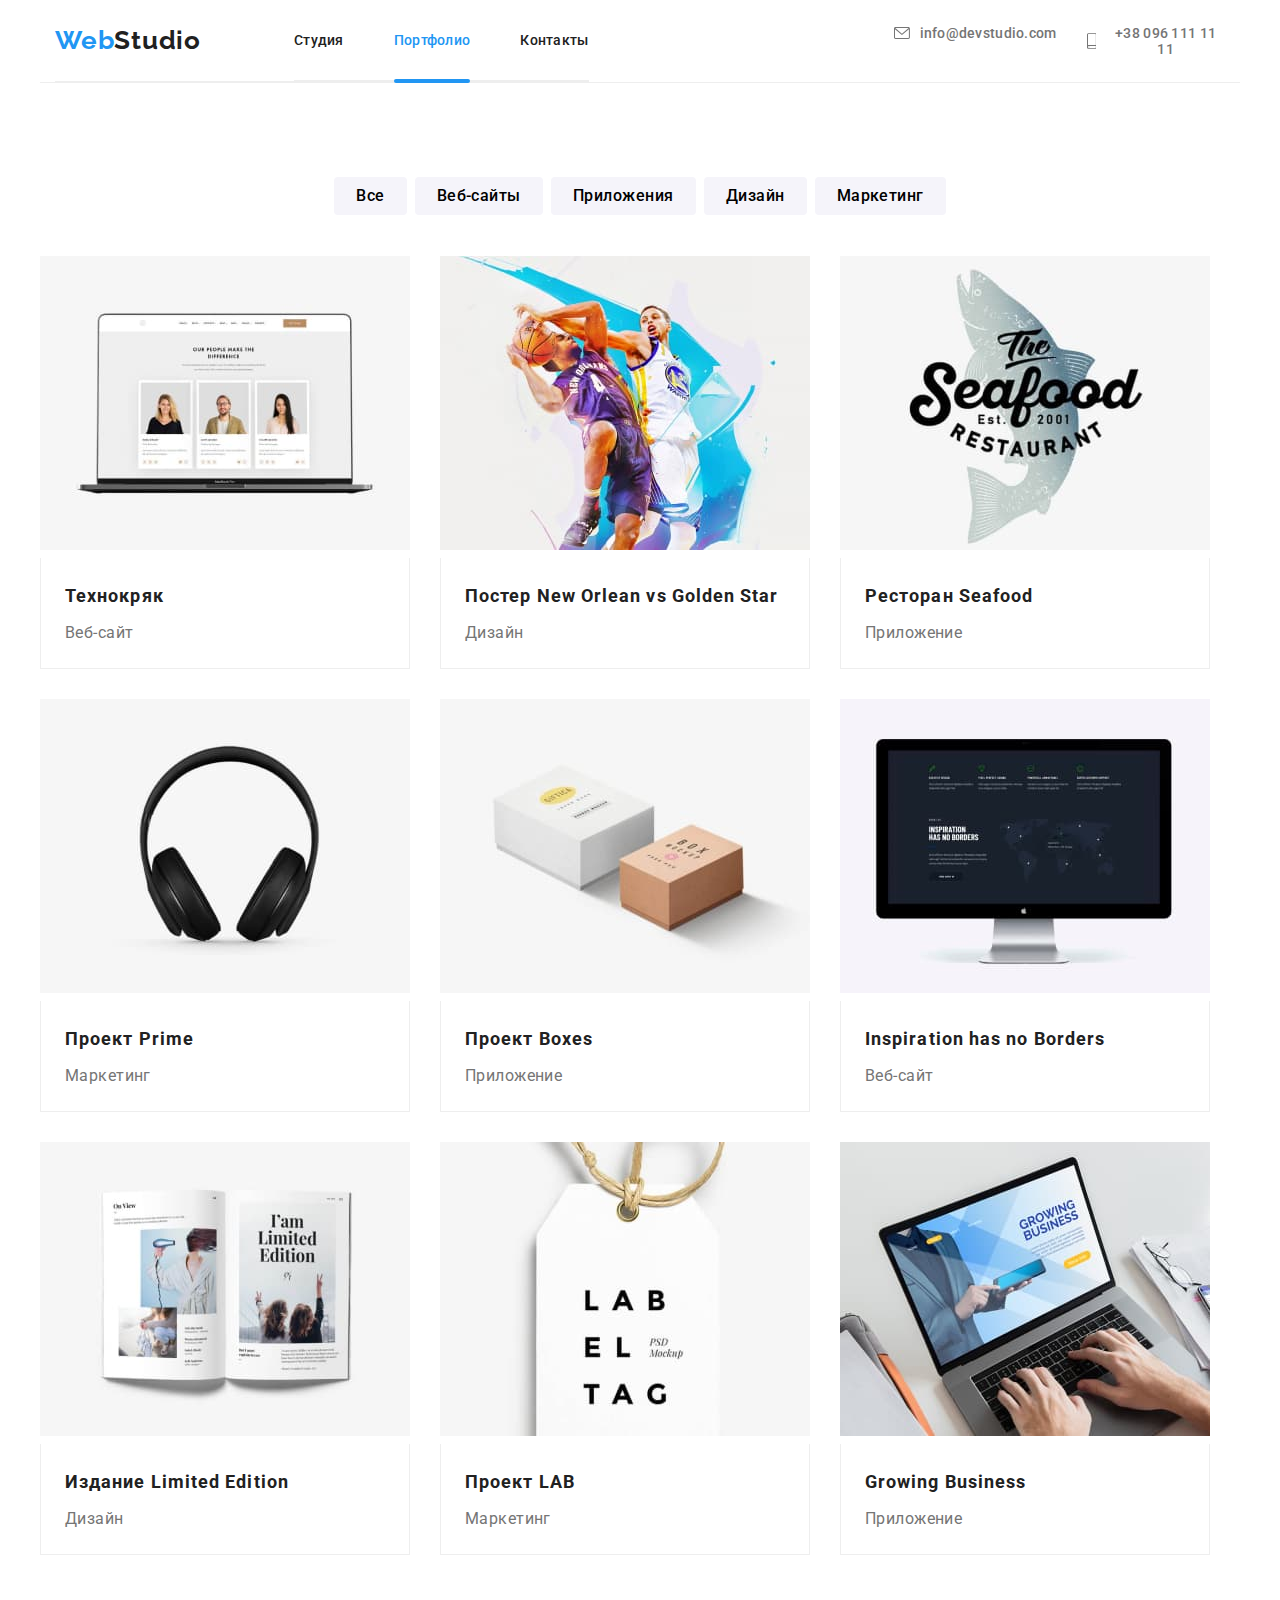
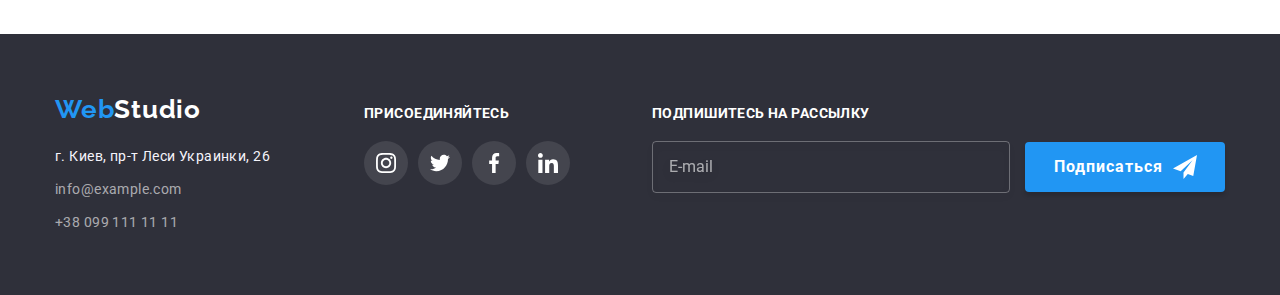
==== portfolio.html @ d1ce5c22 "BASE" ====
<!DOCTYPE html>
<html lang="en">
<head>
    <meta charset="UTF-8">
    <meta http-equiv="X-UA-Compatible" content="IE=edge">
    <meta name="viewport" content="width=device-width, initial-scale=1.0">
    <title>Студия</title>
    
            <link rel="preconnect" href="https://fonts.googleapis.com">
            <link rel="preconnect" href="https://fonts.gstatic.com" crossorigin>
            <link href="https://fonts.googleapis.com/css2?family=Raleway:wght@700&family=Roboto:wght@400;500;700;900&display=swap" rel="stylesheet">
    
            <link rel="stylesheet" href="https://cdnjs.cloudflare.com/ajax/libs/modern-normalize/1.1.0/modern-normalize.min.css">
    
          <link rel="stylesheet" href="./css/portfolio.min.css">  
</head>
<body>

    <header>
        <div class="header container">
        <nav class="header" > 
            
            <a href="/index.html" class="header__logo">Web<span class="header__logo-black">Studio</span> </a>  
        <ul class="header" >
            <li class="header__item"> <a href="./index.html" class="header__link " >Студия</a></li>
            <li class="header__item"><a href="./portfolio.html" class="header__link header__link--border"> Портфолио</a></li>
            <li class="header__item"><a href="" class="header__link"> Контакты</a></li>
        </ul>
        </nav > 
        <ul class="contact">
            <li>
                <a href="mailto:info@devstudio.com" class="contact__info">
                    <svg class="contact__icon" width="16px" height="12px" >
                        <use href="./images/icons.svg#icon-envelope" > </use></svg>
                
                info@devstudio.com</a></li>
            <li class="contact__item">
                <a href="tel:+380961111111" class="contact__info">
                <svg class="contact__icon" width="10px" height="16px" >
                    <use href="./images/icons.svg#icon-smartphone"  >
                </use></svg>
                
                +38 096 111 11 11</a></li>
        </ul>
           </div>
            
    </header>
    <!-- MAIN CONTENT -->  
    <main>
        <section class=" section">
            <div class="container">
            <h1 class="visually-hidden">Портфолио компани </h1>
            <ul class="navigation">
                <li><button class="navigation__button" type="button" >Все</button></li>
                <li><button class="navigation__button" type="button">Веб-сайты</button></li>                
                <li><button class="navigation__button" type="button" >Приложения</button></li>
                <li><button class="navigation__button" type="button" >Дизайн</button></li>
                <li><button class="navigation__button" type="button" >Маркетинг</button></li>
            </ul>
            <ul class="works">
                <li class="works__item"><a href="" class="works__link" ><div class="works__img"> <img  src="./images/0.jpg"  alt="Веб-сайт"
                    width="370" >
                    <p class="works__site">Ресурс предлагает комплексные предложения с разным уровнем функционала и сервисов. 
                    Все это позволит посетителю получить исчерпывающие сведения о компании или частном лице.</p>
                    </div>  
                 <div class="works__name"><h2> Технокряк</h2> <p>Веб-сайт</p></div></a>
                
            </li> 
    
    
                <li class="works__item"><a href="" class="works__link">
                    <div class="works__img"> <img  src="./images/1.jpg" alt="Дизайн" width="370" >
                         <p class="works__site">Ресурс предлагает комплексные предложения с разным уровнем функционала и сервисов. 
                         Все это позволит посетителю получить исчерпывающие сведения о компании или частном лице.</p>
                         </div>
    
                    <div class="works__name"><h2>Постер New Orlean vs Golden Star</h2> <p>Дизайн</p></div>
                   </a> </li>
    
    
                   <li class="works__item"><a href="" class="works__link">
                    <div class="works__img"> <img  src="./images/3.jpg" alt="Приложение" width="370" >
                         <p class="works__site">Ресурс предлагает комплексные предложения с разным уровнем функционала и сервисов. 
                         Все это позволит посетителю получить исчерпывающие сведения о компании или частном лице.</p>
                         </div>
    
                    <div class="works__name"><h2>Ресторан Seafood</h2> <p>Приложение</p></div>
                     </a></li>
    
    
                     <li class="works__item"><a href="" class="works__link">
                        <div class="works__img"> <img  src="./images/4.jpg" alt="Маркетинг" width="370">
                             <p class="works__site">Ресурс предлагает комплексные предложения с разным уровнем функционала и сервисов. 
                             Все это позволит посетителю получить исчерпывающие сведения о компании или частном лице.</p>
                             </div>
                    <div class="works__name"><h2>Проект Prime</h2> <p>Маркетинг</p></div>
                     </a></li>
    
    
                     <li class="works__item"><a href="" class="works__link">
                        <div class="works__img"> <img  src="./images/5.jpg" alt="Приложение" width="370">
                             <p class="works__site">Ресурс предлагает комплексные предложения с разным уровнем функционала и сервисов. 
                             Все это позволит посетителю получить исчерпывающие сведения о компании или частном лице.</p>
                             </div>
                     <div class="works__name"><h2>Проект Boxes</h2> <p>Приложение</p></div></a></li>
    
                     
                     <li class="works__item"><a href="" class="works__link">
                        <div class="works__img"> <img  src="./images/6.jpg" alt="Веб-сайт" width="370">
                             <p class="works__site">Ресурс предлагает комплексные предложения с разным уровнем функционала и сервисов. 
                             Все это позволит посетителю получить исчерпывающие сведения о компании или частном лице.</p>
                             </div>
                    <div class="works__name"><h2>Inspiration has no Borders</h2> <p>Веб-сайт</p></div>
                     </a></li>
    
    
                     <li class="works__item"><a href="" class="works__link">
                        <div class="works__img"> <img  src="./images/7.jpg" alt="Дизайн" width="370">
                             <p class="works__site">Ресурс предлагает комплексные предложения с разным уровнем функционала и сервисов. 
                             Все это позволит посетителю получить исчерпывающие сведения о компании или частном лице.</p>
                             </div>
                    <div class="works__name"><h2>Издание Limited Edition</h2> <p>Дизайн</p></div>
                     </a></li>
    
    
                     <li class="works__item"><a href="" class="works__link">
                        <div class="works__img"> <img  src="./images/8.jpg" alt="Маркетинг" width="370" >
                             <p class="works__site">Ресурс предлагает комплексные предложения с разным уровнем функционала и сервисов. 
                             Все это позволит посетителю получить исчерпывающие сведения о компании или частном лице.</p>
                             </div>
                    <div class="works__name"><h2>Проект LAB</h2> <p>Маркетинг</p></div>
                    </a></li>
    
    
                    <li class="works__item"><a href="" class="works__link">
                        <div class="works__img"> <img  src="./images/9.jpg" alt="Приложение" width="370">
                             <p class="works__site">Ресурс предлагает комплексные предложения с разным уровнем функционала и сервисов. 
                             Все это позволит посетителю получить исчерпывающие сведения о компании или частном лице.</p>
                             </div>
                    <div class="works__name"><h2>Growing Business</h2> <p>Приложение</p></div>
                    </a></li>
            </ul>
              </div> 
        </section>
    </main>
    <!-- FOOTER -->
    <footer class="back-footer">
        
        <div class="footer container ">
        <div> 
    <a href="./index.html" class="footer__logo">Web<span class="footer__logo-white">Studio</span> </a>
    <address  >
        <ul >
            <li class="footer__address-bottom"><p class="footer__address">г. Киев, пр-т Леси Украинки, 26</p></li>
            <li class="footer__address-bottom"><a href="mailto:info@example.com" class="footer__contact">info@example.com</a></li>
            <li><a href="tel:+380991111111" class="footer__contact">+38 099 111 11 11</a></li>
        </ul>
    </address></div>
    <div class="footer-social">
        <p class="footer-social__title">Присоединяйтесь</p>
    <ul class="footer-social__list">
        <li class="footer-social__item"><a class="footer-social__link" href=""><svg class="footer-social__icon"><use href="./images/icons.svg#icon-instagram-white"></use></svg></a></li>
        <li class="footer-social__item"><a class="footer-social__link" href=""><svg class="footer-social__icon"><use href="./images/icons.svg#icon-twitter-white"></use></svg></a></li>
        <li class="footer-social__item"><a class="footer-social__link" href=""><svg class="footer-social__icon"><use href="./images/icons.svg#icon-facebook-white"></use></svg></a></li>
        <li class="footer-social__item"><a class="footer-social__link" href=""><svg class="footer-social__icon"><use href="./images/icons.svg#icon-linkedin-white"></use></svg></a></li>
    
    </ul>
    </div>
    <div class="newsletter">
        <form >
        <label class=" newsletter__title" for="newsletter">Подпишитесь на рассылку</label>
        <input class="newsletter__email" type="email" name="email" id="newsletter" placeholder="E-mail"
        required>
        <button class="newsletter__button" type="submit">Подписаться <span class="newsletter__icon" >
            <svg width="24px" height="24px"><use href="./images/icons.svg#icon-icon-send"></use></svg></span></button>
    </form>
    </div>
    
    </div>
    </footer>
    
</body>
</html>
---- css/portfolio.min.css ----
body{font-family:'Roboto', sans-serif;font-style:normal;background-color:#fff;font-size:14px;line-height:1.714;letter-spacing:0.03em;color:#757575}ul,li{list-style-type:none;padding-left:0px;margin:0;padding:0}h1,h2,h3,h4,p{margin:0;padding:0}.container{width:1200px;padding:0 15px;text-align:center;margin:auto}.visually-hidden{position:absolute;width:1px;height:1px;margin:-1px;border:0;padding:0;white-space:nowrap;-webkit-clip-path:inset(100%);clip-path:inset(100%);clip:rect(0 0 0 0);overflow:hidden}.section{padding:94px 0}.newsletter__button{text-align:center;-webkit-box-shadow:0px 4px 4px rgba(0,0,0,0.15);box-shadow:0px 4px 4px rgba(0,0,0,0.15);border-radius:4px;border:none;color:#fff;background-color:#2196F3;cursor:pointer;font-weight:700;font-size:16px;line-height:1.88;letter-spacing:0.06em}.header{display:-webkit-box;display:-ms-flexbox;display:flex;-webkit-box-align:center;-ms-flex-align:center;align-items:center;border-bottom:1px solid #eee}.header__logo,.footer__logo{color:#2196F3;display:-webkit-inline-box;display:-ms-inline-flexbox;display:inline-flex;margin-right:93px;text-decoration:none;font-family:'Raleway';font-style:normal;font-weight:700;font-size:26px;line-height:1.192;letter-spacing:0.03em}.header__logo-black{color:#212121}.header__link{color:#212121;display:block;padding-top:32px;padding-bottom:32px;cursor:pointer;font-style:normal;font-weight:500;line-height:1.142;letter-spacing:0.02em;text-decoration:none;-webkit-transition:color 250ms cubic-bezier(0.4, 0, 0.2, 1);transition:color 250ms cubic-bezier(0.4, 0, 0.2, 1)}.header__link:focus,.header__link:active,.header__link:hover{color:#2196F3}.header__item+.header__item{margin-left:50px}.header__link--border{color:#2196F3;position:relative}.header__link--border::after{position:absolute;content:'';display:block;bottom:-3px;height:4px;width:100%;background-color:#2196F3;border-radius:2px}.contact{display:-webkit-box;display:-ms-flexbox;display:flex;font-style:normal;font-weight:500;line-height:1.142;letter-spacing:0.02em;margin-left:305px}.contact__info{display:-webkit-box;display:-ms-flexbox;display:flex;-webkit-box-align:center;-ms-flex-align:center;align-items:center;color:#757575;text-decoration:none;-webkit-transition:color 250ms cubic-bezier(0.4, 0, 0.2, 1);transition:color 250ms cubic-bezier(0.4, 0, 0.2, 1)}.contact__info:focus,.contact__info:hover{color:#2196F3}.contact__item{margin-left:30px}.contact__icon{margin-right:10px;fill:currentColor}.contact__icon:hover{color:currentColor}.navigation{display:-webkit-box;display:-ms-flexbox;display:flex;-webkit-box-pack:center;-ms-flex-pack:center;justify-content:center;margin-bottom:56px}.navigation>li+li{margin-left:8px}.navigation__button{border-radius:4px;padding:6px 22px;border:#F5F4FA;background:#F5F4FA;cursor:pointer;font-weight:500;font-size:16px;line-height:1.62;letter-spacing:0.03em}.navigation__button:focus,.navigation__button:active,.navigation__button:hover{background-color:#2196F3;color:#fff;-webkit-box-shadow:0px 3px 1px rgba(0,0,0,0.1),0px 1px 2px rgba(0,0,0,0.08),0px 2px 2px rgba(0,0,0,0.12);box-shadow:0px 3px 1px rgba(0,0,0,0.1),0px 1px 2px rgba(0,0,0,0.08),0px 2px 2px rgba(0,0,0,0.12)}.works{display:-webkit-box;display:-ms-flexbox;display:flex;-ms-flex-wrap:wrap;flex-wrap:wrap;margin:-15px}.works__name a{text-decoration:none}.works__name>h2{font-size:18px;line-height:2;letter-spacing:0.06em;color:#212121;margin-bottom:4px}.works__name>p{font-size:16px;line-height:1.875;color:#757575}.works__name{padding:20px 24px;text-align:start;border-right:1px solid #eee;border-bottom:1px solid #eee;border-left:1px solid #eee}.works__link{display:block;text-decoration:none}.works__link:hover{-webkit-box-shadow:0px 1px 1px rgba(0,0,0,0.12),0px 4px 4px rgba(0,0,0,0.06),1px 4px 6px rgba(0,0,0,0.16);box-shadow:0px 1px 1px rgba(0,0,0,0.12),0px 4px 4px rgba(0,0,0,0.06),1px 4px 6px rgba(0,0,0,0.16)}.works__item{margin-bottom:30px;margin-right:30px;-ms-flex-preferred-size:370px;flex-basis:370px;background-color:#fff}.works__item:nth-child(3n+3){margin-right:0}.works__item:nth-last-child(-n+3){margin-bottom:0}.works__img{position:relative;overflow:hidden;display:block}.works__site{position:absolute;top:50%;left:50%;-webkit-transform:translate(-50%, 50%);transform:translate(-50%, 50%);width:100%;height:100%;text-align:left;padding:63px 27px;background-color:rgba(33,150,243,0.9);color:#fff;font-size:18px;line-height:1.556;-webkit-transition:-webkit-transform 250ms cubic-bezier(0.4, 0, 0.2, 1);transition:-webkit-transform 250ms cubic-bezier(0.4, 0, 0.2, 1);transition:transform 250ms cubic-bezier(0.4, 0, 0.2, 1);transition:transform 250ms cubic-bezier(0.4, 0, 0.2, 1), -webkit-transform 250ms cubic-bezier(0.4, 0, 0.2, 1)}.works__link:hover .works__site{-webkit-transform:translate(-50%, -50%);transform:translate(-50%, -50%)}.back-footer{background-color:#2F303A;padding-top:60px;padding-bottom:60px}.footer{text-align:start;display:-webkit-box;display:-ms-flexbox;display:flex;-webkit-box-align:baseline;-ms-flex-align:baseline;align-items:baseline}.footer__logo{margin-top:0;margin-bottom:20px;display:block}.footer__logo .footer__logo-white{color:#fff}.footer__address{color:#F5F4FA;font-style:normal}.footer__address-bottom{margin-bottom:9px}.footer__contact{display:block;color:rgba(255,255,255,0.6);text-decoration:none;font-style:normal}.footer-social{margin-left:70px}.footer-social__title{font-weight:700;line-height:1.142;color:#fff;text-transform:uppercase;margin-bottom:20px}.footer-social__list{display:-webkit-box;display:-ms-flexbox;display:flex}.footer-social__link{border-radius:50%;background-color:rgba(255,255,255,0.1);color:#fff;width:44px;height:44px;display:-webkit-box;display:-ms-flexbox;display:flex;-webkit-box-pack:center;-ms-flex-pack:center;justify-content:center;-webkit-box-align:center;-ms-flex-align:center;align-items:center;-webkit-transition:background-color 250ms cubic-bezier(0.4, 0, 0.2, 1);transition:background-color 250ms cubic-bezier(0.4, 0, 0.2, 1)}.footer-social__item :hover.footer-social__link{background-color:#2196F3}.footer-social__item+.footer-social__item{margin-left:10px}.footer-social__icon{width:20px;height:20px;fill:currentColor}.newsletter{margin-left:auto}.newsletter__title{display:block;text-transform:uppercase;margin-bottom:20px;color:#fff;font-weight:700;line-height:16px}.newsletter__email{padding:15px 16px;width:358px;outline:none;border:1px solid rgba(255,255,255,0.3);background-color:rgba(0,0,0,0);-webkit-filter:drop-shadow(0px 4px 4px rgba(0,0,0,0.15));filter:drop-shadow(0px 4px 4px rgba(0,0,0,0.15));border-radius:4px;font-size:16px;line-height:20px;color:rgba(255,255,255,0.6)}.newsletter__email::-webkit-input-placeholder{font-size:16px;line-height:20px;color:rgba(255,255,255,0.6)}.newsletter__email:-ms-input-placeholder{font-size:16px;line-height:20px;color:rgba(255,255,255,0.6)}.newsletter__email::-ms-input-placeholder{font-size:16px;line-height:20px;color:rgba(255,255,255,0.6)}.newsletter__email::placeholder{font-size:16px;line-height:20px;color:rgba(255,255,255,0.6)}.newsletter__button{position:relative;padding:10px 62px 10px 29px;margin-left:12px}.newsletter__icon{position:absolute;top:13px;right:28px}
/*# sourceMappingURL=portfolio.min.css.map */
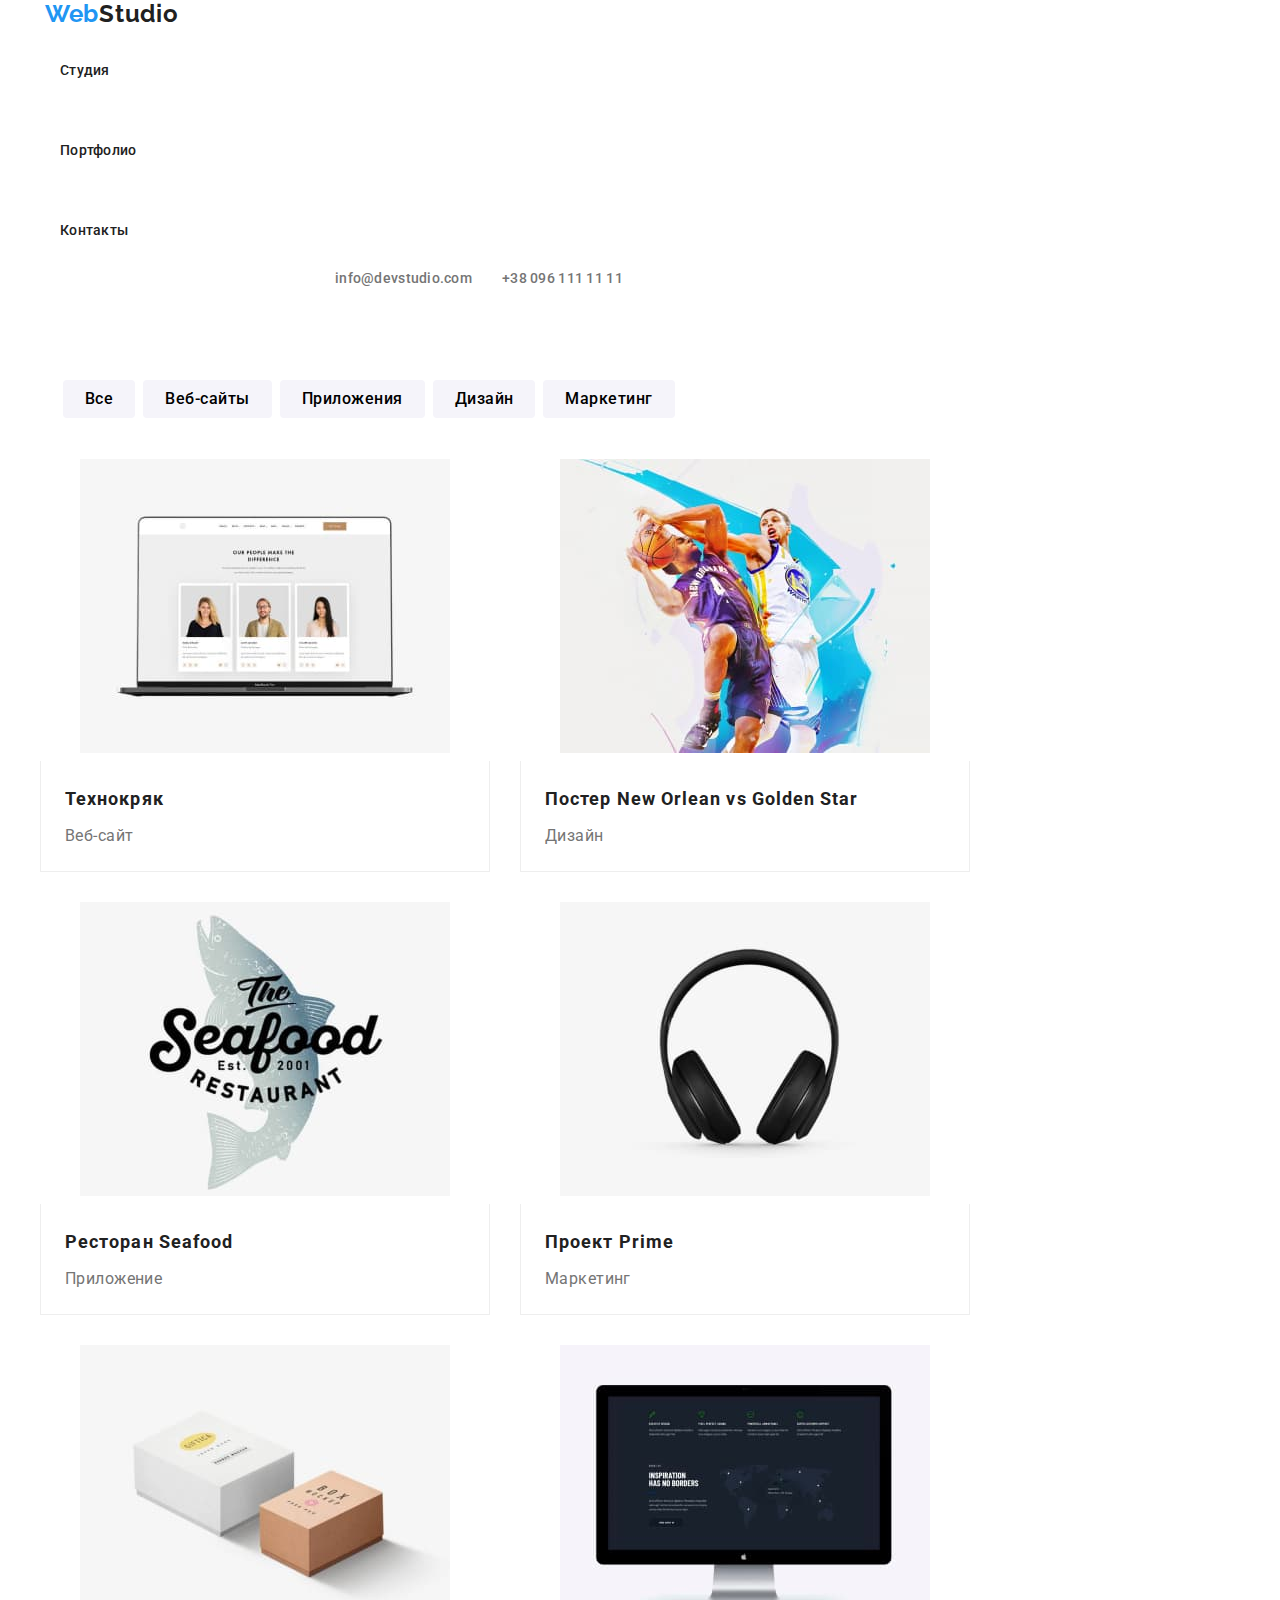
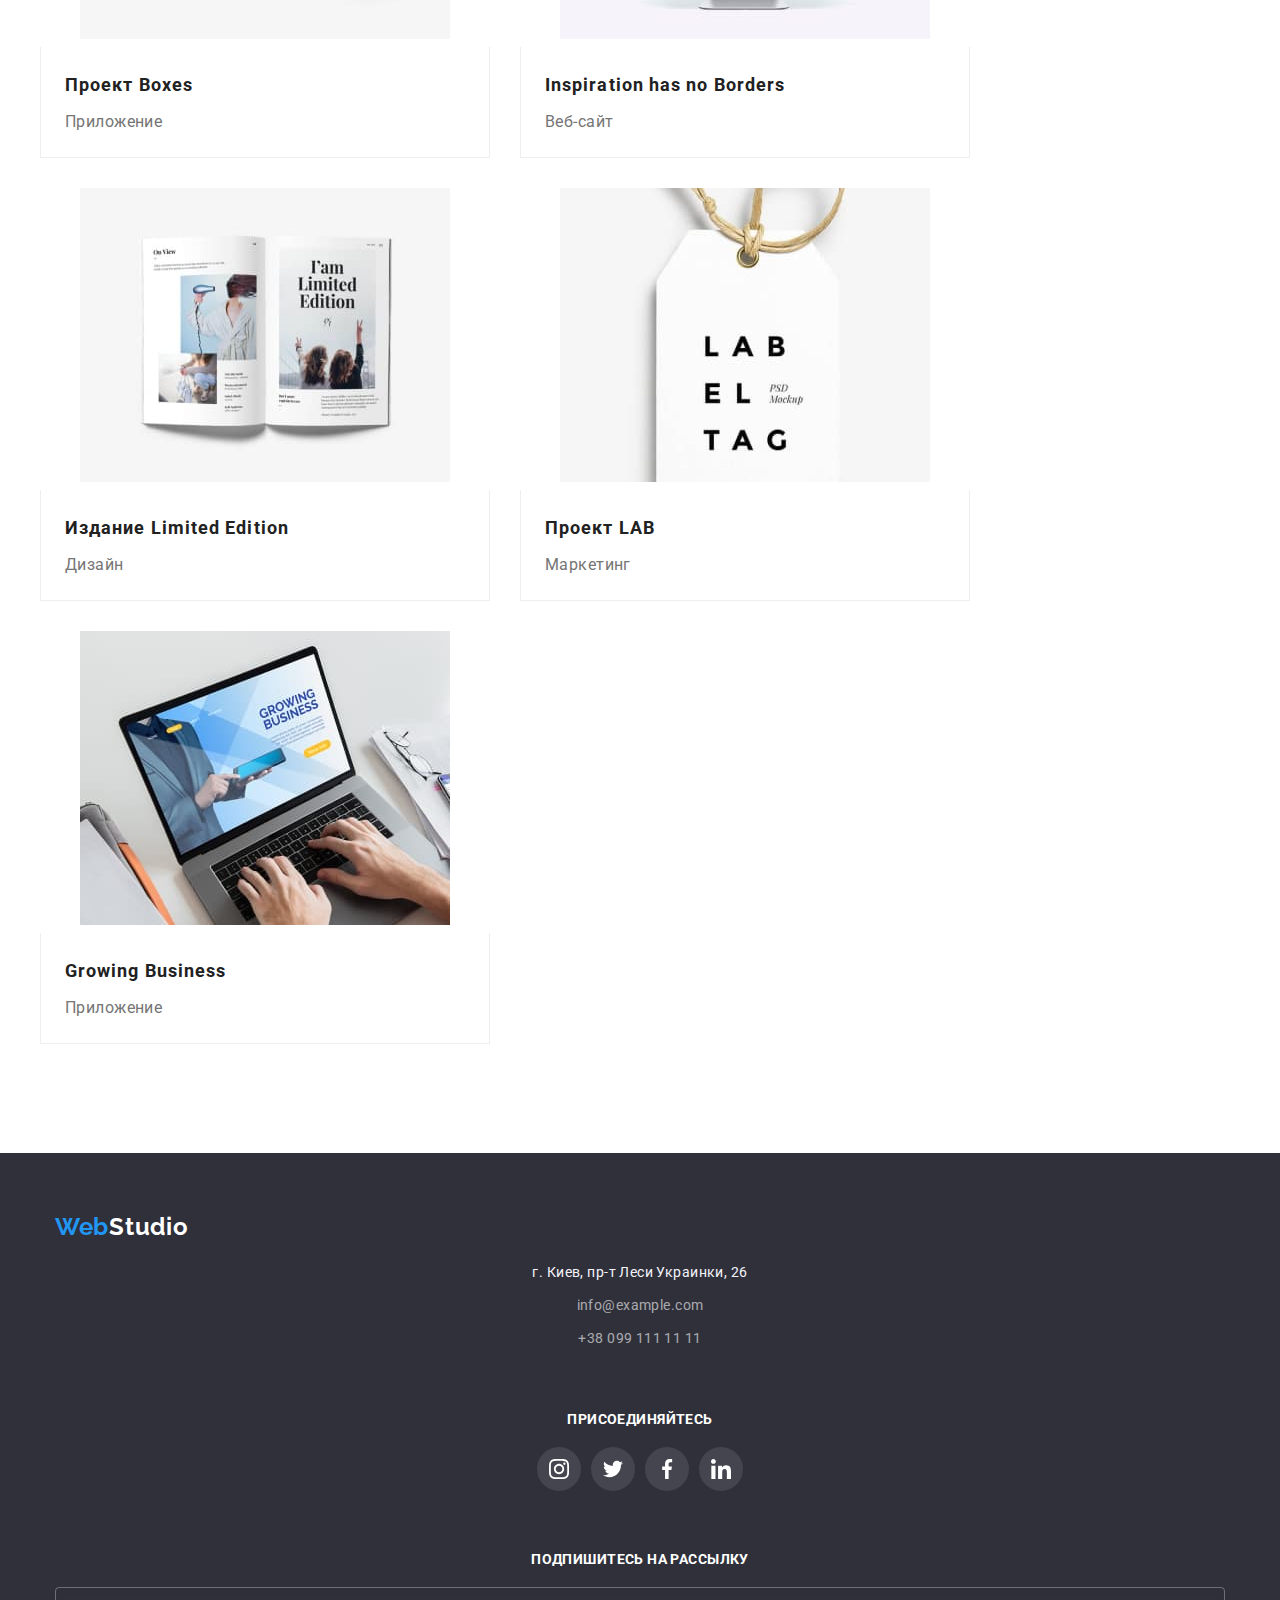
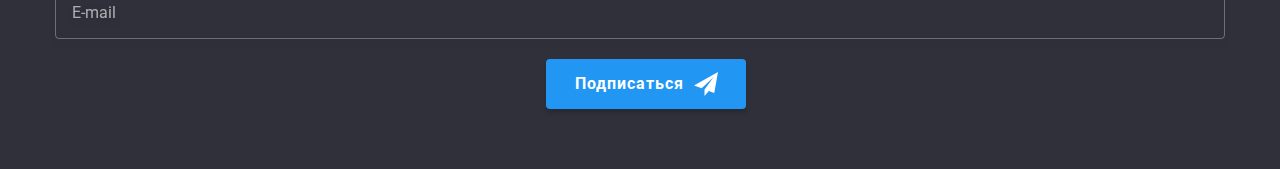
==== commit 45775d4b: "наброски" ====
--- a/portfolio.html
+++ b/portfolio.html
@@ -51,11 +51,11 @@
             <div class="container">
             <h1 class="visually-hidden">Портфолио компани </h1>
             <ul class="navigation">
-                <li><button class="navigation__button" type="button" >Все</button></li>
-                <li><button class="navigation__button" type="button">Веб-сайты</button></li>                
-                <li><button class="navigation__button" type="button" >Приложения</button></li>
-                <li><button class="navigation__button" type="button" >Дизайн</button></li>
-                <li><button class="navigation__button" type="button" >Маркетинг</button></li>
+                <li class="navigation__item"><button class="navigation__button" type="button" >Все</button></li>
+                <li class="navigation__item"><button class="navigation__button" type="button">Веб-сайты</button></li>                
+                <li class="navigation__item"><button class="navigation__button" type="button" >Приложения</button></li>
+                <li class="navigation__item navigation__item-padding"><button class="navigation__button" type="button" >Дизайн</button></li>
+                <li class="navigation__item navigation__item-padding"><button class="navigation__button" type="button" >Маркетинг</button></li>
             </ul>
             <ul class="works">
                 <li class="works__item"><a href="" class="works__link" ><div class="works__img"> <img  src="./images/0.jpg"  alt="Веб-сайт"
--- a/css/portfolio.min.css
+++ b/css/portfolio.min.css
@@ -1,2 +1,2 @@
-body{font-family:'Roboto', sans-serif;font-style:normal;background-color:#fff;font-size:14px;line-height:1.714;letter-spacing:0.03em;color:#757575}ul,li{list-style-type:none;padding-left:0px;margin:0;padding:0}h1,h2,h3,h4,p{margin:0;padding:0}.container{width:1200px;padding:0 15px;text-align:center;margin:auto}.visually-hidden{position:absolute;width:1px;height:1px;margin:-1px;border:0;padding:0;white-space:nowrap;-webkit-clip-path:inset(100%);clip-path:inset(100%);clip:rect(0 0 0 0);overflow:hidden}.section{padding:94px 0}.newsletter__button{text-align:center;-webkit-box-shadow:0px 4px 4px rgba(0,0,0,0.15);box-shadow:0px 4px 4px rgba(0,0,0,0.15);border-radius:4px;border:none;color:#fff;background-color:#2196F3;cursor:pointer;font-weight:700;font-size:16px;line-height:1.88;letter-spacing:0.06em}.header{display:-webkit-box;display:-ms-flexbox;display:flex;-webkit-box-align:center;-ms-flex-align:center;align-items:center;border-bottom:1px solid #eee}.header__logo,.footer__logo{color:#2196F3;display:-webkit-inline-box;display:-ms-inline-flexbox;display:inline-flex;margin-right:93px;text-decoration:none;font-family:'Raleway';font-style:normal;font-weight:700;font-size:26px;line-height:1.192;letter-spacing:0.03em}.header__logo-black{color:#212121}.header__link{color:#212121;display:block;padding-top:32px;padding-bottom:32px;cursor:pointer;font-style:normal;font-weight:500;line-height:1.142;letter-spacing:0.02em;text-decoration:none;-webkit-transition:color 250ms cubic-bezier(0.4, 0, 0.2, 1);transition:color 250ms cubic-bezier(0.4, 0, 0.2, 1)}.header__link:focus,.header__link:active,.header__link:hover{color:#2196F3}.header__item+.header__item{margin-left:50px}.header__link--border{color:#2196F3;position:relative}.header__link--border::after{position:absolute;content:'';display:block;bottom:-3px;height:4px;width:100%;background-color:#2196F3;border-radius:2px}.contact{display:-webkit-box;display:-ms-flexbox;display:flex;font-style:normal;font-weight:500;line-height:1.142;letter-spacing:0.02em;margin-left:305px}.contact__info{display:-webkit-box;display:-ms-flexbox;display:flex;-webkit-box-align:center;-ms-flex-align:center;align-items:center;color:#757575;text-decoration:none;-webkit-transition:color 250ms cubic-bezier(0.4, 0, 0.2, 1);transition:color 250ms cubic-bezier(0.4, 0, 0.2, 1)}.contact__info:focus,.contact__info:hover{color:#2196F3}.contact__item{margin-left:30px}.contact__icon{margin-right:10px;fill:currentColor}.contact__icon:hover{color:currentColor}.navigation{display:-webkit-box;display:-ms-flexbox;display:flex;-webkit-box-pack:center;-ms-flex-pack:center;justify-content:center;margin-bottom:56px}.navigation>li+li{margin-left:8px}.navigation__button{border-radius:4px;padding:6px 22px;border:#F5F4FA;background:#F5F4FA;cursor:pointer;font-weight:500;font-size:16px;line-height:1.62;letter-spacing:0.03em}.navigation__button:focus,.navigation__button:active,.navigation__button:hover{background-color:#2196F3;color:#fff;-webkit-box-shadow:0px 3px 1px rgba(0,0,0,0.1),0px 1px 2px rgba(0,0,0,0.08),0px 2px 2px rgba(0,0,0,0.12);box-shadow:0px 3px 1px rgba(0,0,0,0.1),0px 1px 2px rgba(0,0,0,0.08),0px 2px 2px rgba(0,0,0,0.12)}.works{display:-webkit-box;display:-ms-flexbox;display:flex;-ms-flex-wrap:wrap;flex-wrap:wrap;margin:-15px}.works__name a{text-decoration:none}.works__name>h2{font-size:18px;line-height:2;letter-spacing:0.06em;color:#212121;margin-bottom:4px}.works__name>p{font-size:16px;line-height:1.875;color:#757575}.works__name{padding:20px 24px;text-align:start;border-right:1px solid #eee;border-bottom:1px solid #eee;border-left:1px solid #eee}.works__link{display:block;text-decoration:none}.works__link:hover{-webkit-box-shadow:0px 1px 1px rgba(0,0,0,0.12),0px 4px 4px rgba(0,0,0,0.06),1px 4px 6px rgba(0,0,0,0.16);box-shadow:0px 1px 1px rgba(0,0,0,0.12),0px 4px 4px rgba(0,0,0,0.06),1px 4px 6px rgba(0,0,0,0.16)}.works__item{margin-bottom:30px;margin-right:30px;-ms-flex-preferred-size:370px;flex-basis:370px;background-color:#fff}.works__item:nth-child(3n+3){margin-right:0}.works__item:nth-last-child(-n+3){margin-bottom:0}.works__img{position:relative;overflow:hidden;display:block}.works__site{position:absolute;top:50%;left:50%;-webkit-transform:translate(-50%, 50%);transform:translate(-50%, 50%);width:100%;height:100%;text-align:left;padding:63px 27px;background-color:rgba(33,150,243,0.9);color:#fff;font-size:18px;line-height:1.556;-webkit-transition:-webkit-transform 250ms cubic-bezier(0.4, 0, 0.2, 1);transition:-webkit-transform 250ms cubic-bezier(0.4, 0, 0.2, 1);transition:transform 250ms cubic-bezier(0.4, 0, 0.2, 1);transition:transform 250ms cubic-bezier(0.4, 0, 0.2, 1), -webkit-transform 250ms cubic-bezier(0.4, 0, 0.2, 1)}.works__link:hover .works__site{-webkit-transform:translate(-50%, -50%);transform:translate(-50%, -50%)}.back-footer{background-color:#2F303A;padding-top:60px;padding-bottom:60px}.footer{text-align:start;display:-webkit-box;display:-ms-flexbox;display:flex;-webkit-box-align:baseline;-ms-flex-align:baseline;align-items:baseline}.footer__logo{margin-top:0;margin-bottom:20px;display:block}.footer__logo .footer__logo-white{color:#fff}.footer__address{color:#F5F4FA;font-style:normal}.footer__address-bottom{margin-bottom:9px}.footer__contact{display:block;color:rgba(255,255,255,0.6);text-decoration:none;font-style:normal}.footer-social{margin-left:70px}.footer-social__title{font-weight:700;line-height:1.142;color:#fff;text-transform:uppercase;margin-bottom:20px}.footer-social__list{display:-webkit-box;display:-ms-flexbox;display:flex}.footer-social__link{border-radius:50%;background-color:rgba(255,255,255,0.1);color:#fff;width:44px;height:44px;display:-webkit-box;display:-ms-flexbox;display:flex;-webkit-box-pack:center;-ms-flex-pack:center;justify-content:center;-webkit-box-align:center;-ms-flex-align:center;align-items:center;-webkit-transition:background-color 250ms cubic-bezier(0.4, 0, 0.2, 1);transition:background-color 250ms cubic-bezier(0.4, 0, 0.2, 1)}.footer-social__item :hover.footer-social__link{background-color:#2196F3}.footer-social__item+.footer-social__item{margin-left:10px}.footer-social__icon{width:20px;height:20px;fill:currentColor}.newsletter{margin-left:auto}.newsletter__title{display:block;text-transform:uppercase;margin-bottom:20px;color:#fff;font-weight:700;line-height:16px}.newsletter__email{padding:15px 16px;width:358px;outline:none;border:1px solid rgba(255,255,255,0.3);background-color:rgba(0,0,0,0);-webkit-filter:drop-shadow(0px 4px 4px rgba(0,0,0,0.15));filter:drop-shadow(0px 4px 4px rgba(0,0,0,0.15));border-radius:4px;font-size:16px;line-height:20px;color:rgba(255,255,255,0.6)}.newsletter__email::-webkit-input-placeholder{font-size:16px;line-height:20px;color:rgba(255,255,255,0.6)}.newsletter__email:-ms-input-placeholder{font-size:16px;line-height:20px;color:rgba(255,255,255,0.6)}.newsletter__email::-ms-input-placeholder{font-size:16px;line-height:20px;color:rgba(255,255,255,0.6)}.newsletter__email::placeholder{font-size:16px;line-height:20px;color:rgba(255,255,255,0.6)}.newsletter__button{position:relative;padding:10px 62px 10px 29px;margin-left:12px}.newsletter__icon{position:absolute;top:13px;right:28px}
+body{font-family:'Roboto', sans-serif;font-style:normal;background-color:#fff;font-size:14px;line-height:1.714;letter-spacing:0.03em;color:#757575}ul,li{list-style-type:none;padding-left:0px;margin:0;padding:0}h1,h2,h3,h4,p{margin:0;padding:0}.container{text-align:center;margin-left:auto;margin-right:auto;width:450px}@media screen and (min-width: 1200px){.container{width:1200px;padding:0 15px}}.visually-hidden{position:absolute;width:1px;height:1px;margin:-1px;border:0;padding:0;white-space:nowrap;-webkit-clip-path:inset(100%);clip-path:inset(100%);clip:rect(0 0 0 0);overflow:hidden}.section{padding:60px 0}@media screen and (min-width: 900px){.section{padding:94px 0}}.newsletter__button{text-align:center;-webkit-box-shadow:0px 4px 4px rgba(0,0,0,0.15);box-shadow:0px 4px 4px rgba(0,0,0,0.15);border-radius:4px;border:none;color:#fff;background-color:#2196F3;cursor:pointer;font-weight:700;font-size:16px;line-height:1.88;letter-spacing:0.06em}.header{text-align:start;margin-left:15px}@media screen and (max-width: 600px){.header__adapt{position:absolute;top:0;left:0;bottom:0;right:0;padding:auto;display:none;background-color:#fff}.header__adapt.is-open{display:block}}@media screen and (max-width: 600px){.header__flex{display:-webkit-box;display:-ms-flexbox;display:flex;-webkit-box-align:center;-ms-flex-align:center;align-items:center}}.header__logo,.footer__logo{color:#2196F3;display:-webkit-inline-box;display:-ms-inline-flexbox;display:inline-flex;text-decoration:none;font-family:'Raleway';font-style:normal;font-weight:700;font-size:24px;line-height:1.166;letter-spacing:0.03em;text-align:start}.header__logo-black{color:#212121}.menu-button{display:inline-block;margin:0;padding:0;border:none;background-color:transparent;z-index:999;margin-left:284px;margin-right:15px}@media screen and (min-width: 767px){.menu-button{display:none}}.menu-button .menu-button__open{display:none}.menu-button.is-open .menu-button__open{display:block}.menu-button.is-open .menu-button__close{display:none}.header__link{color:#212121;display:block;padding-top:32px;padding-bottom:32px;cursor:pointer;font-style:normal;font-weight:500;line-height:1.142;letter-spacing:0.02em;text-decoration:none;-webkit-transition:color 250ms cubic-bezier(0.4, 0, 0.2, 1);transition:color 250ms cubic-bezier(0.4, 0, 0.2, 1)}.header__link:focus,.header__link:active,.header__link:hover{color:#2196F3}@media screen and (max-width: 768px){.header__link{font-size:40px;line-height:47px;margin-left:40px}}.contact{display:-webkit-box;display:-ms-flexbox;display:flex;font-style:normal;font-weight:500;line-height:1.142;letter-spacing:0.02em;margin-left:305px}@media screen and (max-width: 768px){.contact{text-align:start;margin-left:15px;-webkit-box-orient:vertical;-webkit-box-direction:reverse;-ms-flex-direction:column-reverse;flex-direction:column-reverse}}.contact__info{display:-webkit-box;display:-ms-flexbox;display:flex;-webkit-box-align:center;-ms-flex-align:center;align-items:center;color:#757575;text-decoration:none;-webkit-transition:color 250ms cubic-bezier(0.4, 0, 0.2, 1);transition:color 250ms cubic-bezier(0.4, 0, 0.2, 1)}@media screen and (max-width: 767px){.contact__info{font-size:24px;line-height:28px;margin-left:40px}}.contact__info:focus,.contact__info:hover{color:#2196F3}.contact__info-blue{color:#2196F3;margin-top:302px;margin-bottom:32px;font-size:34px;line-height:40px}@media screen and (min-width: 1200px){.contact__item{margin-left:30px}}.contact__icon{display:none;margin-right:10px;fill:currentColor}.contact__icon:hover{color:currentColor}@media screen and (max-width: 767px){.header__social{display:-webkit-box;display:-ms-flexbox;display:flex;margin-top:64px}.header__social-item{-webkit-box-shadow:0px 4px 8px rgba(0,0,0,0.04),0px 2px 4px rgba(0,0,0,0.08),0px 1px 3px rgba(0,0,0,0.16);box-shadow:0px 4px 8px rgba(0,0,0,0.04),0px 2px 4px rgba(0,0,0,0.08),0px 1px 3px rgba(0,0,0,0.16)}.header__social-item+.header__social-item{margin-left:20px}.header__social-item:nth-child(1){margin-left:40px}.header__social-link{text-decoration:none;color:#2196F3;font-weight:500;font-size:18px;line-height:1.22;letter-spacing:0.02em}}.navigation{display:-webkit-box;display:-ms-flexbox;display:flex;-webkit-box-pack:start;-ms-flex-pack:start;justify-content:flex-start;margin-bottom:56px;-ms-flex-wrap:wrap;flex-wrap:wrap}.navigation__item{margin-left:8px}@media screen and (max-width: 767px){.navigation__item-padding{margin-top:15px}}.navigation__button{border-radius:4px;padding:6px 22px;border:#F5F4FA;background:#F5F4FA;cursor:pointer;font-weight:500;font-size:16px;line-height:1.62;letter-spacing:0.03em}.navigation__button:focus,.navigation__button:active,.navigation__button:hover{background-color:#2196F3;color:#fff;-webkit-box-shadow:0px 3px 1px rgba(0,0,0,0.1),0px 1px 2px rgba(0,0,0,0.08),0px 2px 2px rgba(0,0,0,0.12);box-shadow:0px 3px 1px rgba(0,0,0,0.1),0px 1px 2px rgba(0,0,0,0.08),0px 2px 2px rgba(0,0,0,0.12)}.works{display:-webkit-box;display:-ms-flexbox;display:flex;-ms-flex-wrap:wrap;flex-wrap:wrap;margin:-15px}.works__name a{text-decoration:none}.works__name>h2{font-size:18px;line-height:2;letter-spacing:0.06em;color:#212121;margin-bottom:4px}.works__name>p{font-size:16px;line-height:1.875;color:#757575}.works__name{padding:20px 24px;text-align:start;border-right:1px solid #eee;border-bottom:1px solid #eee;border-left:1px solid #eee}.works__link{display:block;text-decoration:none}.works__link:hover{-webkit-box-shadow:0px 1px 1px rgba(0,0,0,0.12),0px 4px 4px rgba(0,0,0,0.06),1px 4px 6px rgba(0,0,0,0.16);box-shadow:0px 1px 1px rgba(0,0,0,0.12),0px 4px 4px rgba(0,0,0,0.06),1px 4px 6px rgba(0,0,0,0.16)}.works__item{margin-bottom:30px;margin-right:30px;-ms-flex-preferred-size:450px;flex-basis:450px;background-color:#fff}.works__img{position:relative;overflow:hidden;display:block}.works__site{position:absolute;top:50%;left:50%;-webkit-transform:translate(-50%, 50%);transform:translate(-50%, 50%);width:100%;height:100%;text-align:left;padding:63px 27px;background-color:rgba(33,150,243,0.9);color:#fff;font-size:18px;line-height:1.556;-webkit-transition:-webkit-transform 250ms cubic-bezier(0.4, 0, 0.2, 1);transition:-webkit-transform 250ms cubic-bezier(0.4, 0, 0.2, 1);transition:transform 250ms cubic-bezier(0.4, 0, 0.2, 1);transition:transform 250ms cubic-bezier(0.4, 0, 0.2, 1), -webkit-transform 250ms cubic-bezier(0.4, 0, 0.2, 1)}.works__link:hover .works__site{-webkit-transform:translate(-50%, -50%);transform:translate(-50%, -50%)}.back-footer{background-color:#2F303A;padding-top:60px;padding-bottom:60px}.footer__logo{margin-left:0;margin-top:0;margin-bottom:20px;display:block}.footer__logo .footer__logo-white{color:#fff}.footer__address{color:#F5F4FA;font-style:normal}.footer__address-bottom{margin-bottom:9px}.footer__contact{display:block;color:rgba(255,255,255,0.6);text-decoration:none;font-style:normal}.footer-social{margin:60px 0}.footer-social__title{font-weight:700;line-height:1.142;color:#fff;text-transform:uppercase;margin-bottom:20px}.footer-social__list{display:-webkit-box;display:-ms-flexbox;display:flex;-webkit-box-pack:center;-ms-flex-pack:center;justify-content:center}.footer-social__link{border-radius:50%;background-color:rgba(255,255,255,0.1);color:#fff;width:44px;height:44px;display:-webkit-box;display:-ms-flexbox;display:flex;-webkit-box-pack:center;-ms-flex-pack:center;justify-content:center;-webkit-box-align:center;-ms-flex-align:center;align-items:center;-webkit-transition:background-color 250ms cubic-bezier(0.4, 0, 0.2, 1);transition:background-color 250ms cubic-bezier(0.4, 0, 0.2, 1)}.footer-social__item :hover.footer-social__link{background-color:#2196F3}.footer-social__item+.footer-social__item{margin-left:10px}.footer-social__icon{width:20px;height:20px;fill:currentColor}.newsletter{margin-left:auto}.newsletter__title{display:block;text-transform:uppercase;margin-bottom:20px;color:#fff;font-weight:700;line-height:16px}.newsletter__email{padding:15px 16px;width:100%;outline:none;border:1px solid rgba(255,255,255,0.3);background-color:rgba(0,0,0,0);-webkit-filter:drop-shadow(0px 4px 4px rgba(0,0,0,0.15));filter:drop-shadow(0px 4px 4px rgba(0,0,0,0.15));border-radius:4px;font-size:16px;line-height:20px;color:rgba(255,255,255,0.6)}.newsletter__email::-webkit-input-placeholder{font-size:16px;line-height:20px;color:rgba(255,255,255,0.6)}.newsletter__email:-ms-input-placeholder{font-size:16px;line-height:20px;color:rgba(255,255,255,0.6)}.newsletter__email::-ms-input-placeholder{font-size:16px;line-height:20px;color:rgba(255,255,255,0.6)}.newsletter__email::placeholder{font-size:16px;line-height:20px;color:rgba(255,255,255,0.6)}.newsletter__button{position:relative;padding:10px 62px 10px 29px;margin-left:12px;margin-top:20px}.newsletter__icon{position:absolute;top:13px;right:28px}
 /*# sourceMappingURL=portfolio.min.css.map */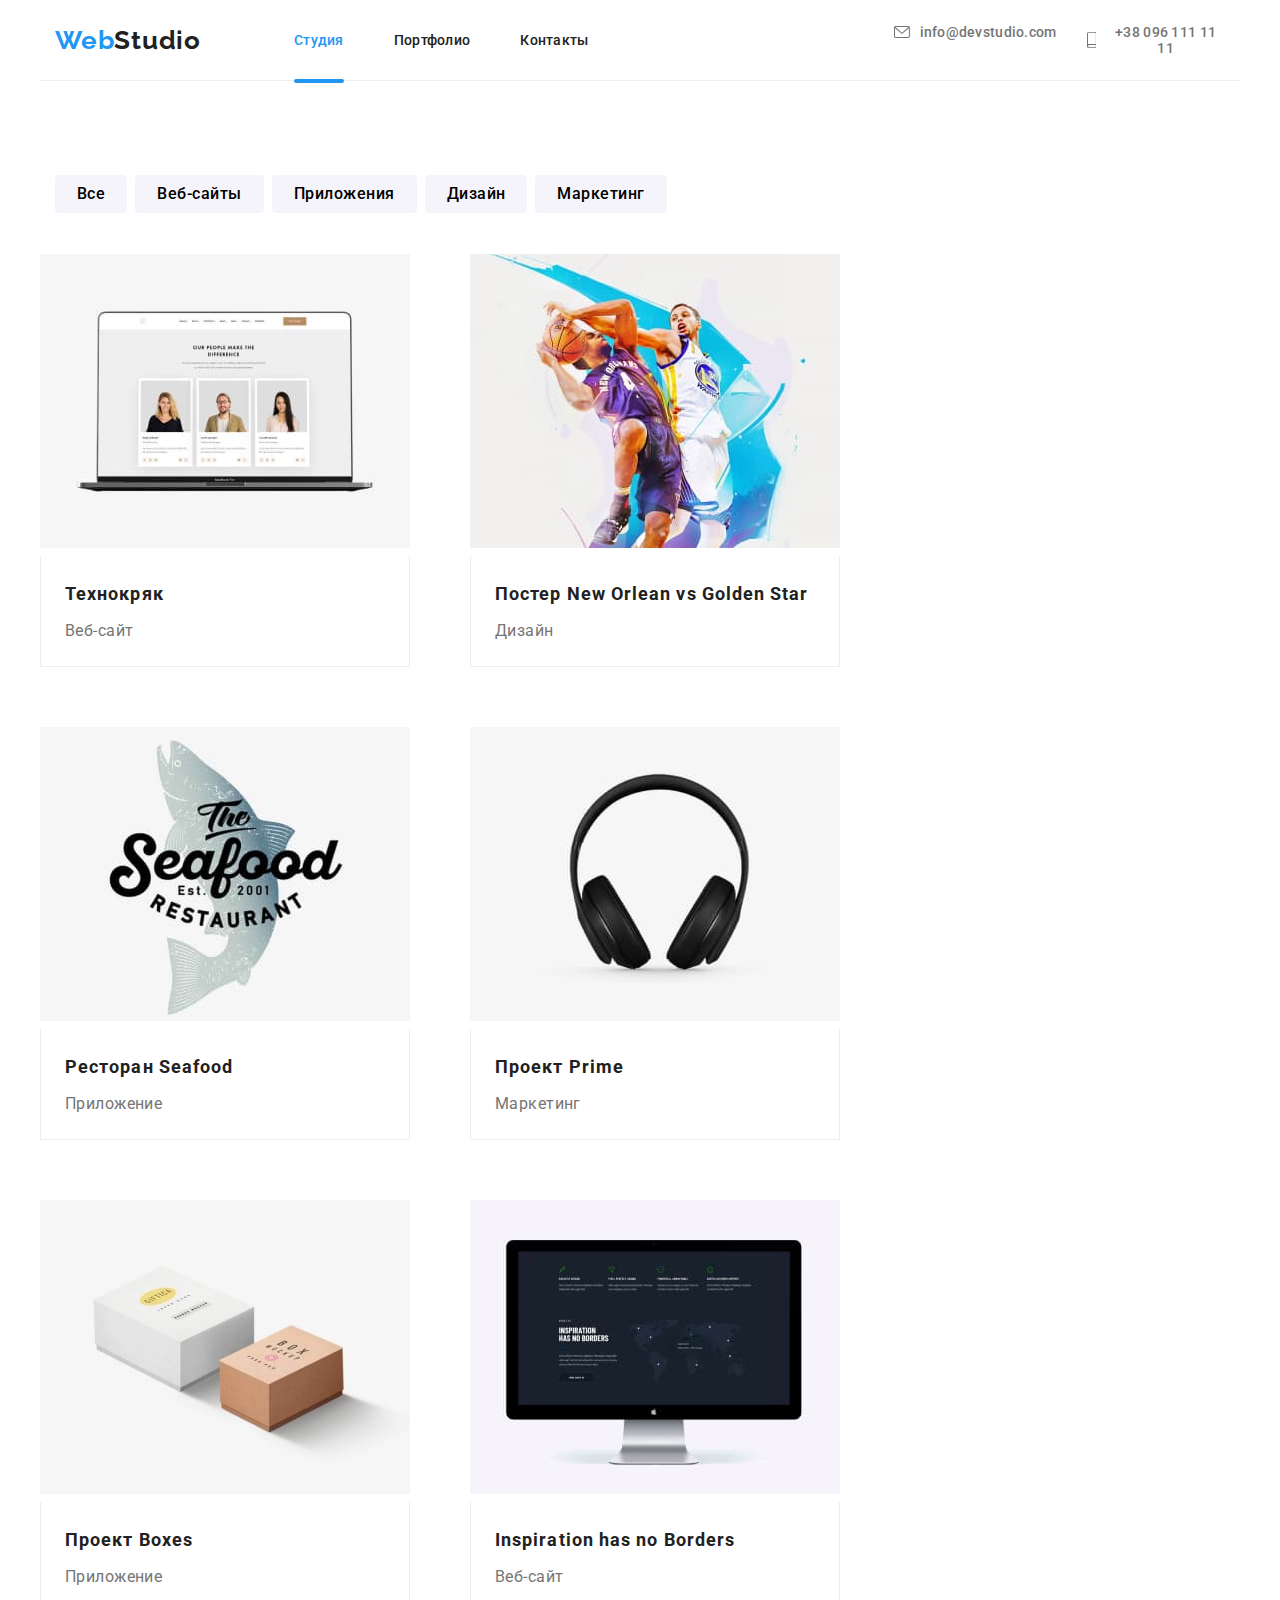
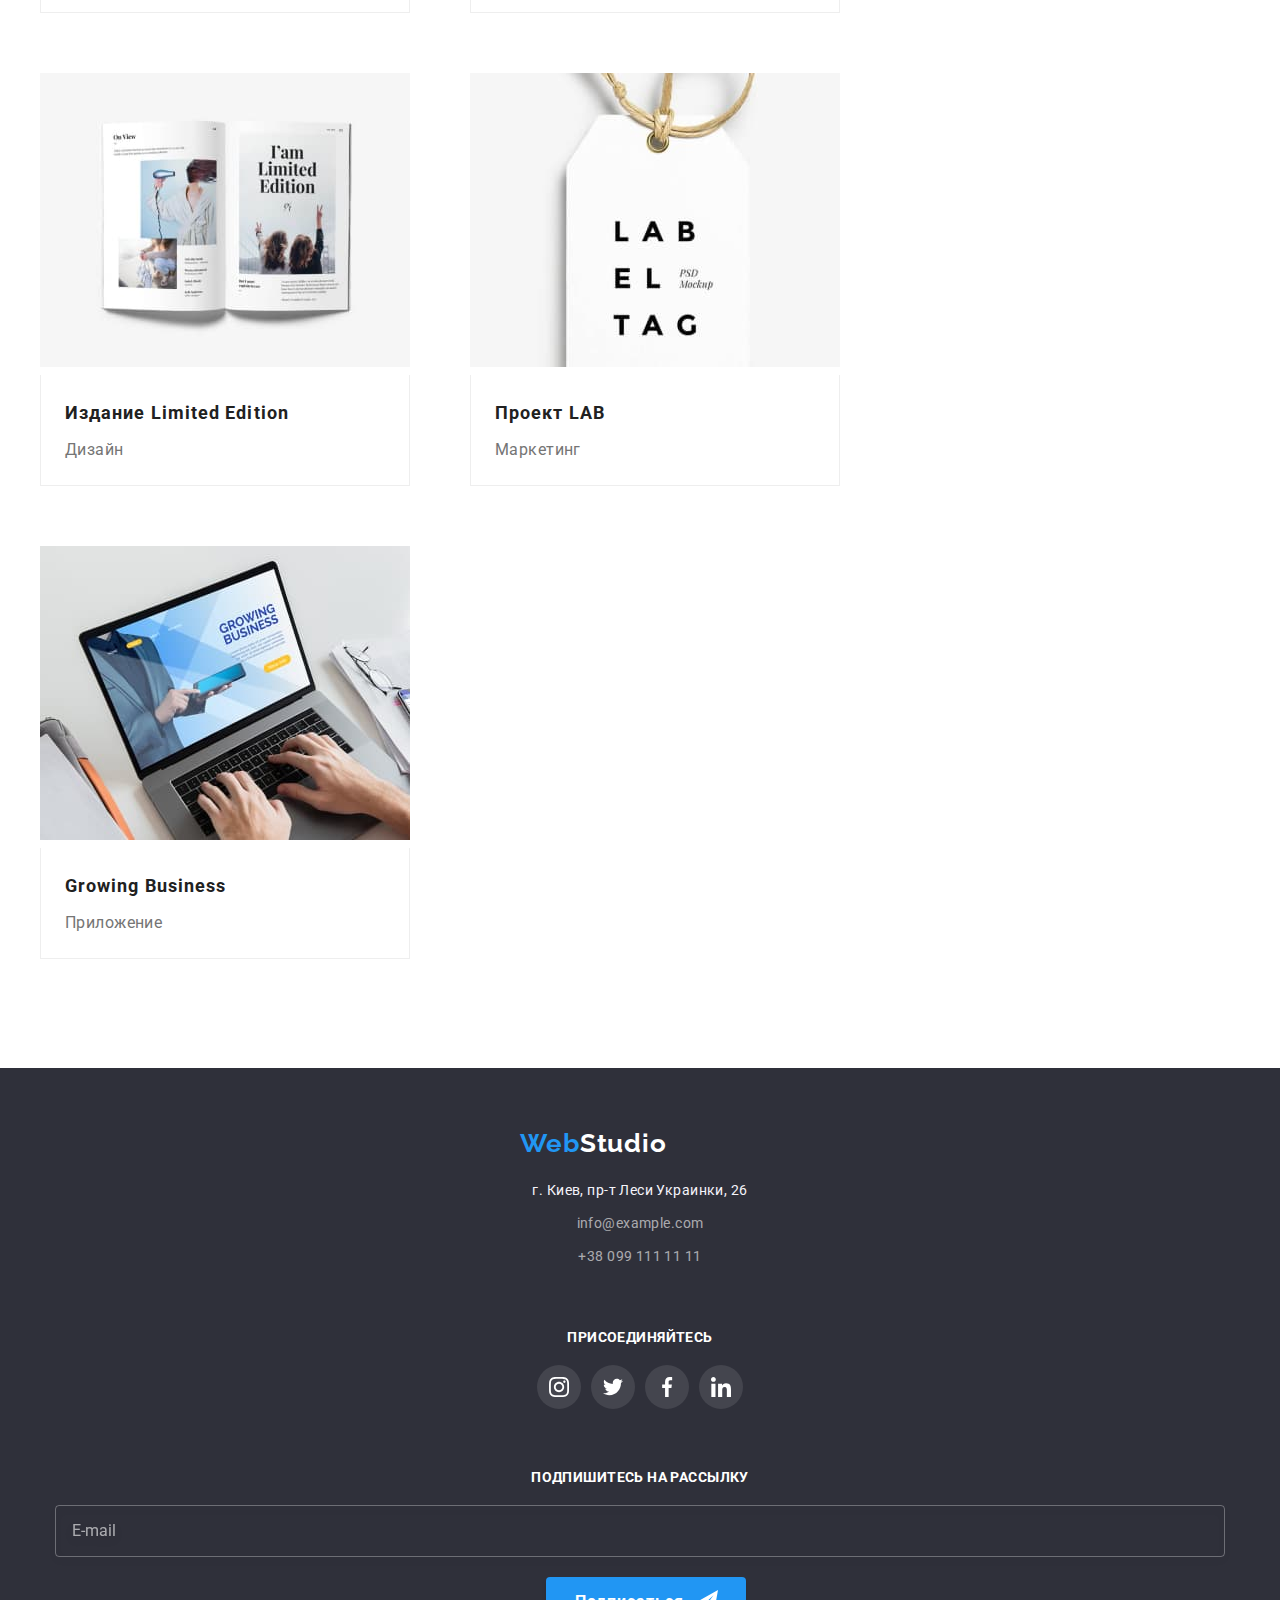
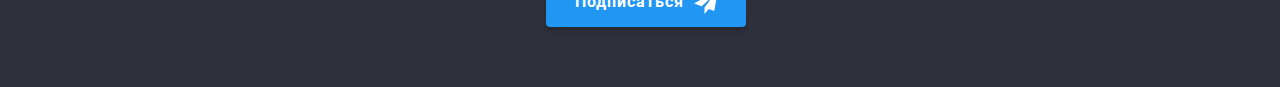
==== commit db5bec88: "portfolio mob-menu" ====
--- a/portfolio.html
+++ b/portfolio.html
@@ -18,12 +18,13 @@
 
     <header>
         <div class="header container">
-        <nav class="header" > 
+           
+        <nav class="header__nav" > 
             
             <a href="/index.html" class="header__logo">Web<span class="header__logo-black">Studio</span> </a>  
-        <ul class="header" >
-            <li class="header__item"> <a href="./index.html" class="header__link " >Студия</a></li>
-            <li class="header__item"><a href="./portfolio.html" class="header__link header__link--border"> Портфолио</a></li>
+        <ul class="header__list" >
+            <li class="header__item"> <a href="./index.html" class="header__link header__link--border" >Студия</a></li>
+            <li class="header__item"><a href="./portfolio.html" class="header__link "> Портфолио</a></li>
             <li class="header__item"><a href="" class="header__link"> Контакты</a></li>
         </ul>
         </nav > 
@@ -42,6 +43,51 @@
                 
                 +38 096 111 11 11</a></li>
         </ul>
+        <!-- button -->
+        <button 
+        class="menu-button is-open"
+         type="button"
+        data-menu-button
+        aria-expanded="false"
+        aria-controls="header__adapt"
+         >
+            <svg width="40px" height="40px"
+            aria-label="Переключатель мобильного меню">
+                <use class="menu-button__open" href="./images/symbol-defs.svg#icon-open-menu"></use>
+                <use class="menu-button__close" href="./images/symbol-defs.svg#icon-close-menu"></use>
+            </svg>
+        </button>
+        
+
+        <!-- mobail-menu -->
+        <div class="mobail-container data-menu" data-menu>
+        <nav class="mobail-menu" > 
+            
+            <!-- <a href="/index.html" class="header__logo">Web<span class="header__logo-black">Studio</span> </a>   -->
+        <ul class="mobail-menu__list" > 
+            <li class="mobail-menu__item"> <a href="./index.html" class="mobail-menu__link " >Студия</a></li>
+            <li class="mobail-menu__item"><a href="./portfolio.html" class="mobail-menu__link mobail-menu__link--active"> Портфолио</a></li>
+            <li class="mobail-menu__item"><a href="" class="mobail-menu__link"> Контакты</a></li>
+        </ul>
+        </nav > 
+        <ul class="mobail-menu__contact">
+            <li class="mobail-menu__contact__item">
+                <a href="tel:+380961111111" class="mobail-menu__tel">   
+                +38 096 111 11 11</a></li>
+            <li>
+                <a href="mailto:info@devstudio.com" class="mobail-menu__mail">
+
+                info@devstudio.com</a></li>
+            
+        </ul>
+        <ul class="mobail-menu__social">
+            <li class="mobail-menu__social-item"><a class="mobail-menu__social-link" href="">Instagram</a></li>
+            <li class="mobail-menu__social-item"><a class="mobail-menu__social-link" href="">Twitter</a></li>
+            <li class="mobail-menu__social-item"><a class="mobail-menu__social-link" href="">Facebook</a></li>
+            <li class="mobail-menu__social-item"><a class="mobail-menu__social-link" href="">LinkedIn</a></li>
+        </ul>
+            </div>
+            
            </div>
             
     </header>
@@ -178,6 +224,7 @@
     
     </div>
     </footer>
+    <script src="./menu.js"></script>
     
 </body>
 </html>--- a/css/portfolio.min.css
+++ b/css/portfolio.min.css
@@ -1,2 +1,2 @@
-body{font-family:'Roboto', sans-serif;font-style:normal;background-color:#fff;font-size:14px;line-height:1.714;letter-spacing:0.03em;color:#757575}ul,li{list-style-type:none;padding-left:0px;margin:0;padding:0}h1,h2,h3,h4,p{margin:0;padding:0}.container{text-align:center;margin-left:auto;margin-right:auto;width:450px}@media screen and (min-width: 1200px){.container{width:1200px;padding:0 15px}}.visually-hidden{position:absolute;width:1px;height:1px;margin:-1px;border:0;padding:0;white-space:nowrap;-webkit-clip-path:inset(100%);clip-path:inset(100%);clip:rect(0 0 0 0);overflow:hidden}.section{padding:60px 0}@media screen and (min-width: 900px){.section{padding:94px 0}}.newsletter__button{text-align:center;-webkit-box-shadow:0px 4px 4px rgba(0,0,0,0.15);box-shadow:0px 4px 4px rgba(0,0,0,0.15);border-radius:4px;border:none;color:#fff;background-color:#2196F3;cursor:pointer;font-weight:700;font-size:16px;line-height:1.88;letter-spacing:0.06em}.header{text-align:start;margin-left:15px}@media screen and (max-width: 600px){.header__adapt{position:absolute;top:0;left:0;bottom:0;right:0;padding:auto;display:none;background-color:#fff}.header__adapt.is-open{display:block}}@media screen and (max-width: 600px){.header__flex{display:-webkit-box;display:-ms-flexbox;display:flex;-webkit-box-align:center;-ms-flex-align:center;align-items:center}}.header__logo,.footer__logo{color:#2196F3;display:-webkit-inline-box;display:-ms-inline-flexbox;display:inline-flex;text-decoration:none;font-family:'Raleway';font-style:normal;font-weight:700;font-size:24px;line-height:1.166;letter-spacing:0.03em;text-align:start}.header__logo-black{color:#212121}.menu-button{display:inline-block;margin:0;padding:0;border:none;background-color:transparent;z-index:999;margin-left:284px;margin-right:15px}@media screen and (min-width: 767px){.menu-button{display:none}}.menu-button .menu-button__open{display:none}.menu-button.is-open .menu-button__open{display:block}.menu-button.is-open .menu-button__close{display:none}.header__link{color:#212121;display:block;padding-top:32px;padding-bottom:32px;cursor:pointer;font-style:normal;font-weight:500;line-height:1.142;letter-spacing:0.02em;text-decoration:none;-webkit-transition:color 250ms cubic-bezier(0.4, 0, 0.2, 1);transition:color 250ms cubic-bezier(0.4, 0, 0.2, 1)}.header__link:focus,.header__link:active,.header__link:hover{color:#2196F3}@media screen and (max-width: 768px){.header__link{font-size:40px;line-height:47px;margin-left:40px}}.contact{display:-webkit-box;display:-ms-flexbox;display:flex;font-style:normal;font-weight:500;line-height:1.142;letter-spacing:0.02em;margin-left:305px}@media screen and (max-width: 768px){.contact{text-align:start;margin-left:15px;-webkit-box-orient:vertical;-webkit-box-direction:reverse;-ms-flex-direction:column-reverse;flex-direction:column-reverse}}.contact__info{display:-webkit-box;display:-ms-flexbox;display:flex;-webkit-box-align:center;-ms-flex-align:center;align-items:center;color:#757575;text-decoration:none;-webkit-transition:color 250ms cubic-bezier(0.4, 0, 0.2, 1);transition:color 250ms cubic-bezier(0.4, 0, 0.2, 1)}@media screen and (max-width: 767px){.contact__info{font-size:24px;line-height:28px;margin-left:40px}}.contact__info:focus,.contact__info:hover{color:#2196F3}.contact__info-blue{color:#2196F3;margin-top:302px;margin-bottom:32px;font-size:34px;line-height:40px}@media screen and (min-width: 1200px){.contact__item{margin-left:30px}}.contact__icon{display:none;margin-right:10px;fill:currentColor}.contact__icon:hover{color:currentColor}@media screen and (max-width: 767px){.header__social{display:-webkit-box;display:-ms-flexbox;display:flex;margin-top:64px}.header__social-item{-webkit-box-shadow:0px 4px 8px rgba(0,0,0,0.04),0px 2px 4px rgba(0,0,0,0.08),0px 1px 3px rgba(0,0,0,0.16);box-shadow:0px 4px 8px rgba(0,0,0,0.04),0px 2px 4px rgba(0,0,0,0.08),0px 1px 3px rgba(0,0,0,0.16)}.header__social-item+.header__social-item{margin-left:20px}.header__social-item:nth-child(1){margin-left:40px}.header__social-link{text-decoration:none;color:#2196F3;font-weight:500;font-size:18px;line-height:1.22;letter-spacing:0.02em}}.navigation{display:-webkit-box;display:-ms-flexbox;display:flex;-webkit-box-pack:start;-ms-flex-pack:start;justify-content:flex-start;margin-bottom:56px;-ms-flex-wrap:wrap;flex-wrap:wrap}.navigation__item{margin-left:8px}@media screen and (max-width: 767px){.navigation__item-padding{margin-top:15px}}.navigation__button{border-radius:4px;padding:6px 22px;border:#F5F4FA;background:#F5F4FA;cursor:pointer;font-weight:500;font-size:16px;line-height:1.62;letter-spacing:0.03em}.navigation__button:focus,.navigation__button:active,.navigation__button:hover{background-color:#2196F3;color:#fff;-webkit-box-shadow:0px 3px 1px rgba(0,0,0,0.1),0px 1px 2px rgba(0,0,0,0.08),0px 2px 2px rgba(0,0,0,0.12);box-shadow:0px 3px 1px rgba(0,0,0,0.1),0px 1px 2px rgba(0,0,0,0.08),0px 2px 2px rgba(0,0,0,0.12)}.works{display:-webkit-box;display:-ms-flexbox;display:flex;-ms-flex-wrap:wrap;flex-wrap:wrap;margin:-15px}.works__name a{text-decoration:none}.works__name>h2{font-size:18px;line-height:2;letter-spacing:0.06em;color:#212121;margin-bottom:4px}.works__name>p{font-size:16px;line-height:1.875;color:#757575}.works__name{padding:20px 24px;text-align:start;border-right:1px solid #eee;border-bottom:1px solid #eee;border-left:1px solid #eee}.works__link{display:block;text-decoration:none}.works__link:hover{-webkit-box-shadow:0px 1px 1px rgba(0,0,0,0.12),0px 4px 4px rgba(0,0,0,0.06),1px 4px 6px rgba(0,0,0,0.16);box-shadow:0px 1px 1px rgba(0,0,0,0.12),0px 4px 4px rgba(0,0,0,0.06),1px 4px 6px rgba(0,0,0,0.16)}.works__item{margin-bottom:30px;margin-right:30px;-ms-flex-preferred-size:450px;flex-basis:450px;background-color:#fff}.works__img{position:relative;overflow:hidden;display:block}.works__site{position:absolute;top:50%;left:50%;-webkit-transform:translate(-50%, 50%);transform:translate(-50%, 50%);width:100%;height:100%;text-align:left;padding:63px 27px;background-color:rgba(33,150,243,0.9);color:#fff;font-size:18px;line-height:1.556;-webkit-transition:-webkit-transform 250ms cubic-bezier(0.4, 0, 0.2, 1);transition:-webkit-transform 250ms cubic-bezier(0.4, 0, 0.2, 1);transition:transform 250ms cubic-bezier(0.4, 0, 0.2, 1);transition:transform 250ms cubic-bezier(0.4, 0, 0.2, 1), -webkit-transform 250ms cubic-bezier(0.4, 0, 0.2, 1)}.works__link:hover .works__site{-webkit-transform:translate(-50%, -50%);transform:translate(-50%, -50%)}.back-footer{background-color:#2F303A;padding-top:60px;padding-bottom:60px}.footer__logo{margin-left:0;margin-top:0;margin-bottom:20px;display:block}.footer__logo .footer__logo-white{color:#fff}.footer__address{color:#F5F4FA;font-style:normal}.footer__address-bottom{margin-bottom:9px}.footer__contact{display:block;color:rgba(255,255,255,0.6);text-decoration:none;font-style:normal}.footer-social{margin:60px 0}.footer-social__title{font-weight:700;line-height:1.142;color:#fff;text-transform:uppercase;margin-bottom:20px}.footer-social__list{display:-webkit-box;display:-ms-flexbox;display:flex;-webkit-box-pack:center;-ms-flex-pack:center;justify-content:center}.footer-social__link{border-radius:50%;background-color:rgba(255,255,255,0.1);color:#fff;width:44px;height:44px;display:-webkit-box;display:-ms-flexbox;display:flex;-webkit-box-pack:center;-ms-flex-pack:center;justify-content:center;-webkit-box-align:center;-ms-flex-align:center;align-items:center;-webkit-transition:background-color 250ms cubic-bezier(0.4, 0, 0.2, 1);transition:background-color 250ms cubic-bezier(0.4, 0, 0.2, 1)}.footer-social__item :hover.footer-social__link{background-color:#2196F3}.footer-social__item+.footer-social__item{margin-left:10px}.footer-social__icon{width:20px;height:20px;fill:currentColor}.newsletter{margin-left:auto}.newsletter__title{display:block;text-transform:uppercase;margin-bottom:20px;color:#fff;font-weight:700;line-height:16px}.newsletter__email{padding:15px 16px;width:100%;outline:none;border:1px solid rgba(255,255,255,0.3);background-color:rgba(0,0,0,0);-webkit-filter:drop-shadow(0px 4px 4px rgba(0,0,0,0.15));filter:drop-shadow(0px 4px 4px rgba(0,0,0,0.15));border-radius:4px;font-size:16px;line-height:20px;color:rgba(255,255,255,0.6)}.newsletter__email::-webkit-input-placeholder{font-size:16px;line-height:20px;color:rgba(255,255,255,0.6)}.newsletter__email:-ms-input-placeholder{font-size:16px;line-height:20px;color:rgba(255,255,255,0.6)}.newsletter__email::-ms-input-placeholder{font-size:16px;line-height:20px;color:rgba(255,255,255,0.6)}.newsletter__email::placeholder{font-size:16px;line-height:20px;color:rgba(255,255,255,0.6)}.newsletter__button{position:relative;padding:10px 62px 10px 29px;margin-left:12px;margin-top:20px}.newsletter__icon{position:absolute;top:13px;right:28px}
+body{font-family:'Roboto', sans-serif;font-style:normal;background-color:#fff;font-size:14px;line-height:1.714;letter-spacing:0.03em;color:#757575}ul,li{list-style-type:none;padding-left:0px;margin:0;padding:0}h1,h2,h3,h4,p{margin:0;padding:0}.container{text-align:center;margin-left:auto;margin-right:auto;width:450px}@media screen and (min-width: 1200px){.container{width:1200px;padding:0 15px}}.visually-hidden{position:absolute;width:1px;height:1px;margin:-1px;border:0;padding:0;white-space:nowrap;-webkit-clip-path:inset(100%);clip-path:inset(100%);clip:rect(0 0 0 0);overflow:hidden}.section{padding:60px 0}@media screen and (min-width: 900px){.section{padding:94px 0}}.newsletter__button{text-align:center;-webkit-box-shadow:0px 4px 4px rgba(0,0,0,0.15);box-shadow:0px 4px 4px rgba(0,0,0,0.15);border-radius:4px;border:none;color:#fff;background-color:#2196F3;cursor:pointer;font-weight:700;font-size:16px;line-height:1.88;letter-spacing:0.06em}.header{display:-webkit-box;display:-ms-flexbox;display:flex;-webkit-box-align:center;-ms-flex-align:center;align-items:center;border-bottom:1px solid #eee}.header__nav{display:-webkit-box;display:-ms-flexbox;display:flex;-webkit-box-align:center;-ms-flex-align:center;align-items:center;padding:15px 0}@media screen and (min-width: 767px){.header__nav{padding:0}}.header__list{display:-webkit-box;display:-ms-flexbox;display:flex}@media screen and (max-width: 768px){.header__list{display:none}}.header__logo,.footer__logo{color:#2196F3;display:-webkit-inline-box;display:-ms-inline-flexbox;display:inline-flex;margin-right:93px;text-decoration:none;font-family:'Raleway';font-style:normal;font-weight:700;font-size:26px;line-height:1.192;letter-spacing:0.03em}.header__logo-black{color:#212121}.header__link{color:#212121;display:block;padding-top:32px;padding-bottom:32px;cursor:pointer;font-style:normal;font-weight:500;line-height:1.142;letter-spacing:0.02em;text-decoration:none;-webkit-transition:color 250ms cubic-bezier(0.4, 0, 0.2, 1);transition:color 250ms cubic-bezier(0.4, 0, 0.2, 1)}.header__link:focus,.header__link:active,.header__link:hover{color:#2196F3}.header__item+.header__item{margin-left:50px}.header__link--border{color:#2196F3;position:relative}.header__link--border::after{position:absolute;content:'';display:block;bottom:-3px;height:4px;width:100%;background-color:#2196F3;border-radius:2px}.contact{display:-webkit-box;display:-ms-flexbox;display:flex;font-style:normal;font-weight:500;line-height:1.142;letter-spacing:0.02em;margin-left:305px}@media screen and (max-width: 768px){.contact{display:none}}.contact__info{display:-webkit-box;display:-ms-flexbox;display:flex;-webkit-box-align:center;-ms-flex-align:center;align-items:center;color:#757575;text-decoration:none;-webkit-transition:color 250ms cubic-bezier(0.4, 0, 0.2, 1);transition:color 250ms cubic-bezier(0.4, 0, 0.2, 1)}.contact__info:focus,.contact__info:hover{color:#2196F3}.contact__item{margin-left:30px}.contact__icon{margin-right:10px;fill:currentColor}.contact__icon:hover{color:currentColor}.mobail-container{display:-webkit-box;display:-ms-flexbox;display:flex;position:fixed;z-index:1;top:0;right:0;bottom:0;left:0;text-align:start;-webkit-transform:translateX(200vw);transform:translateX(200vw);background-color:#fff;padding:48px 40px;-webkit-box-orient:vertical;-webkit-box-direction:normal;-ms-flex-direction:column;flex-direction:column;-webkit-box-pack:justify;-ms-flex-pack:justify;justify-content:space-between}.mobail-container.is-open{-webkit-transform:translateX(0);transform:translateX(0)}@media screen and (max-width: 767px){.mobail-container .header__logo,.mobail-container .footer__logo{font-weight:700;font-size:24px;line-height:28px;letter-spacing:0.03em}}@media screen and (min-width: 767px){.mobail-container{display:none}}.mobail-menu__link{font-style:normal;font-weight:500;font-size:40px;line-height:47px;letter-spacing:0.02em;text-decoration:none;color:#212121}.mobail-menu__link--active{color:#2196F3}.mobail-menu__item:not(:last-child){margin-bottom:32px}.mobail-menu__item:nth-child(3){margin-bottom:302px}.mobail-menu__contact__item{margin-bottom:32px}.mobail-menu__tel{font-weight:500;font-size:34px;line-height:40px;letter-spacing:0.02em;color:#2196F3;text-decoration:none}.mobail-menu__mail{font-size:24px;line-height:28px;text-decoration:none;color:#757575}.mobail-menu__social{display:-webkit-box;display:-ms-flexbox;display:flex;margin-top:64px}.mobail-menu__social-item{-webkit-box-shadow:0px 4px 8px rgba(0,0,0,0.04),0px 2px 4px rgba(0,0,0,0.08),0px 1px 3px rgba(0,0,0,0.16);box-shadow:0px 4px 8px rgba(0,0,0,0.04),0px 2px 4px rgba(0,0,0,0.08),0px 1px 3px rgba(0,0,0,0.16)}.mobail-menu__social-item+.mobail-menu__social-item{margin-left:20px}.mobail-menu__social-link{text-decoration:none;color:#2196F3;font-weight:500;font-size:18px;line-height:1.22;letter-spacing:0.02em}.menu-button{display:inline-block;position:fixed;top:10px;right:20px;z-index:44;margin:0;padding:0;border:none;background-color:transparent;z-index:999;margin-right:15px}@media screen and (min-width: 767px){.menu-button{display:none}}.menu-button .menu-button__open{display:none}.menu-button.is-open .menu-button__open{display:block}.menu-button.is-open .menu-button__close{display:none}.navigation{display:-webkit-box;display:-ms-flexbox;display:flex;-webkit-box-pack:start;-ms-flex-pack:start;justify-content:flex-start;margin-bottom:56px;-ms-flex-wrap:wrap;flex-wrap:wrap;gap:8px}@media screen and (max-width: 767px){.navigation__item-padding{margin-top:15px}}.navigation__button{border-radius:4px;padding:6px 22px;border:#F5F4FA;background:#F5F4FA;cursor:pointer;font-weight:500;font-size:16px;line-height:1.62;letter-spacing:0.03em}.navigation__button:focus,.navigation__button:active,.navigation__button:hover{background-color:#2196F3;color:#fff;-webkit-box-shadow:0px 3px 1px rgba(0,0,0,0.1),0px 1px 2px rgba(0,0,0,0.08),0px 2px 2px rgba(0,0,0,0.12);box-shadow:0px 3px 1px rgba(0,0,0,0.1),0px 1px 2px rgba(0,0,0,0.08),0px 2px 2px rgba(0,0,0,0.12)}.works{display:-webkit-box;display:-ms-flexbox;display:flex;-ms-flex-wrap:wrap;flex-wrap:wrap;gap:30px;margin:-15px}.works__name a{text-decoration:none}.works__name>h2{font-size:18px;line-height:2;letter-spacing:0.06em;color:#212121;margin-bottom:4px}.works__name>p{font-size:16px;line-height:1.875;color:#757575}.works__name{padding:20px 24px;text-align:start;border-right:1px solid #eee;border-bottom:1px solid #eee;border-left:1px solid #eee}.works__link{display:block;text-decoration:none}.works__link:hover{-webkit-box-shadow:0px 1px 1px rgba(0,0,0,0.12),0px 4px 4px rgba(0,0,0,0.06),1px 4px 6px rgba(0,0,0,0.16);box-shadow:0px 1px 1px rgba(0,0,0,0.12),0px 4px 4px rgba(0,0,0,0.06),1px 4px 6px rgba(0,0,0,0.16)}.works__item{margin-bottom:30px;margin-right:30px;-ms-flex-preferred-size:370px;flex-basis:370px;background-color:#fff}.works__img{position:relative;overflow:hidden;display:block}.works__site{position:absolute;top:50%;left:50%;-webkit-transform:translate(-50%, 50%);transform:translate(-50%, 50%);width:100%;height:100%;text-align:left;padding:63px 27px;background-color:rgba(33,150,243,0.9);color:#fff;font-size:18px;line-height:1.556;-webkit-transition:-webkit-transform 250ms cubic-bezier(0.4, 0, 0.2, 1);transition:-webkit-transform 250ms cubic-bezier(0.4, 0, 0.2, 1);transition:transform 250ms cubic-bezier(0.4, 0, 0.2, 1);transition:transform 250ms cubic-bezier(0.4, 0, 0.2, 1), -webkit-transform 250ms cubic-bezier(0.4, 0, 0.2, 1)}.works__link:hover .works__site{-webkit-transform:translate(-50%, -50%);transform:translate(-50%, -50%)}.back-footer{background-color:#2F303A;padding-top:60px;padding-bottom:60px}.footer__logo{margin-left:0;margin-top:0;margin-bottom:20px;display:block}.footer__logo .footer__logo-white{color:#fff}.footer__address{color:#F5F4FA;font-style:normal}.footer__address-bottom{margin-bottom:9px}.footer__contact{display:block;color:rgba(255,255,255,0.6);text-decoration:none;font-style:normal}.footer-social{margin:60px 0}.footer-social__title{font-weight:700;line-height:1.142;color:#fff;text-transform:uppercase;margin-bottom:20px}.footer-social__list{display:-webkit-box;display:-ms-flexbox;display:flex;-webkit-box-pack:center;-ms-flex-pack:center;justify-content:center}.footer-social__link{border-radius:50%;background-color:rgba(255,255,255,0.1);color:#fff;width:44px;height:44px;display:-webkit-box;display:-ms-flexbox;display:flex;-webkit-box-pack:center;-ms-flex-pack:center;justify-content:center;-webkit-box-align:center;-ms-flex-align:center;align-items:center;-webkit-transition:background-color 250ms cubic-bezier(0.4, 0, 0.2, 1);transition:background-color 250ms cubic-bezier(0.4, 0, 0.2, 1)}.footer-social__item :hover.footer-social__link{background-color:#2196F3}.footer-social__item+.footer-social__item{margin-left:10px}.footer-social__icon{width:20px;height:20px;fill:currentColor}.newsletter{margin-left:auto}.newsletter__title{display:block;text-transform:uppercase;margin-bottom:20px;color:#fff;font-weight:700;line-height:16px}.newsletter__email{padding:15px 16px;width:100%;outline:none;border:1px solid rgba(255,255,255,0.3);background-color:rgba(0,0,0,0);-webkit-filter:drop-shadow(0px 4px 4px rgba(0,0,0,0.15));filter:drop-shadow(0px 4px 4px rgba(0,0,0,0.15));border-radius:4px;font-size:16px;line-height:20px;color:rgba(255,255,255,0.6)}.newsletter__email::-webkit-input-placeholder{font-size:16px;line-height:20px;color:rgba(255,255,255,0.6)}.newsletter__email:-ms-input-placeholder{font-size:16px;line-height:20px;color:rgba(255,255,255,0.6)}.newsletter__email::-ms-input-placeholder{font-size:16px;line-height:20px;color:rgba(255,255,255,0.6)}.newsletter__email::placeholder{font-size:16px;line-height:20px;color:rgba(255,255,255,0.6)}.newsletter__button{position:relative;padding:10px 62px 10px 29px;margin-left:12px;margin-top:20px}.newsletter__icon{position:absolute;top:13px;right:28px}
 /*# sourceMappingURL=portfolio.min.css.map */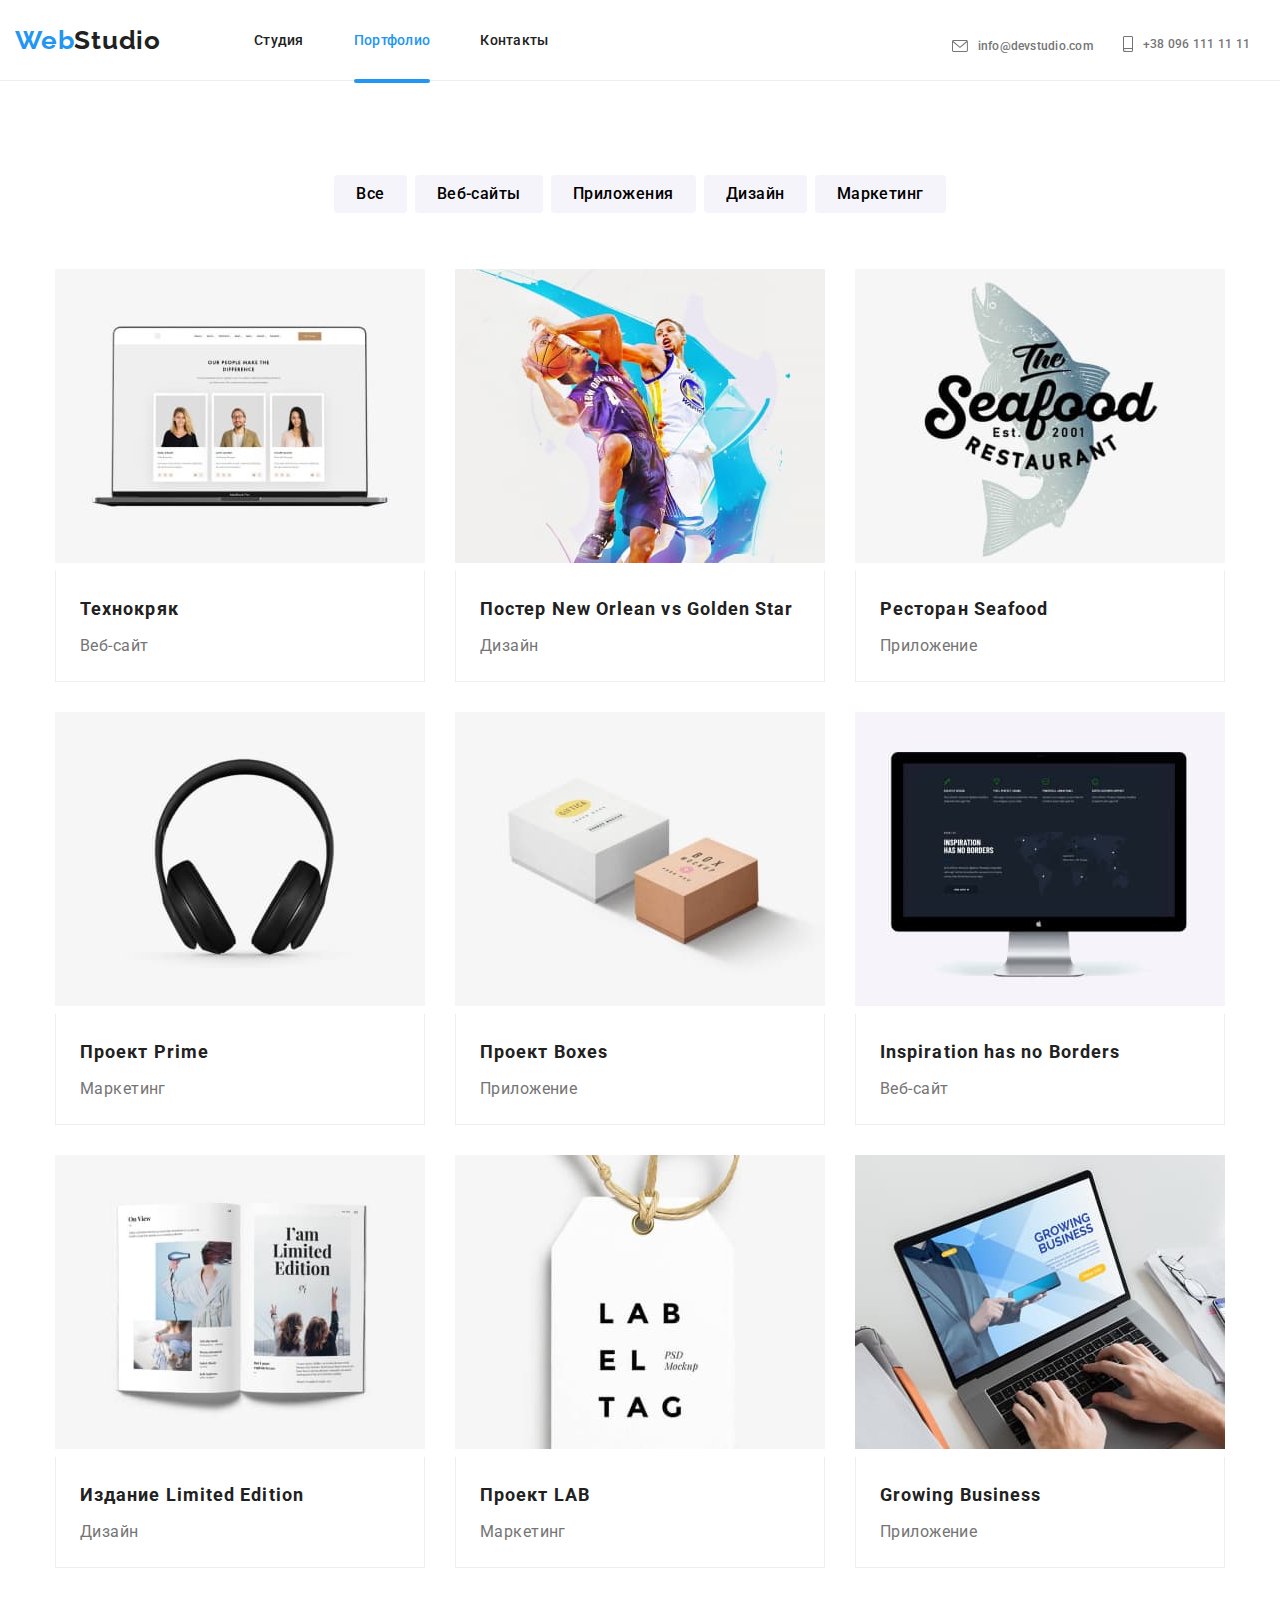
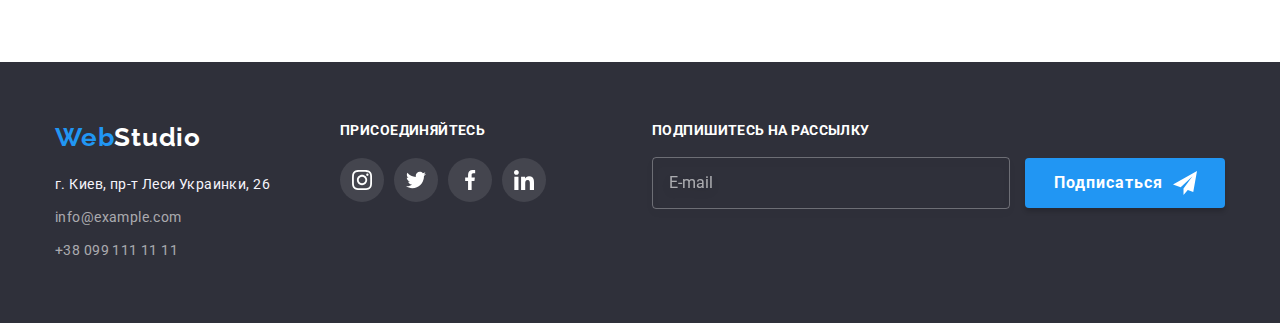
==== commit 3bac9bed: "por" ====
--- a/portfolio.html
+++ b/portfolio.html
@@ -23,8 +23,8 @@
             
             <a href="/index.html" class="header__logo">Web<span class="header__logo-black">Studio</span> </a>  
         <ul class="header__list" >
-            <li class="header__item"> <a href="./index.html" class="header__link header__link--border" >Студия</a></li>
-            <li class="header__item"><a href="./portfolio.html" class="header__link "> Портфолио</a></li>
+            <li class="header__item"> <a href="./index.html" class="header__link " >Студия</a></li>
+            <li class="header__item"><a href="./portfolio.html" class="header__link header__link--border"> Портфолио</a></li>
             <li class="header__item"><a href="" class="header__link"> Контакты</a></li>
         </ul>
         </nav > 
@@ -104,8 +104,23 @@
                 <li class="navigation__item navigation__item-padding"><button class="navigation__button" type="button" >Маркетинг</button></li>
             </ul>
             <ul class="works">
-                <li class="works__item"><a href="" class="works__link" ><div class="works__img"> <img  src="./images/0.jpg"  alt="Веб-сайт"
-                    width="370" >
+                <li class="works__item"><a href="" class="works__link" ><div class="works__img"> 
+                    <picture>
+                        <source 
+                        srcset="./images/portfolio/one/mob.jpg 1x, 
+                        ./images/portfolio/one/mob@2x.jpg 2x" 
+                        media="(max-width:767px)" 
+                        type="image/jpeg">
+                        <source srcset="./images/portfolio/one/desktop.jpg 1x,
+                         ./images/portfolio/one/desktop@2x.jpg 2x" 
+                         media="(min-width:1200px)" 
+                         type="image/jpeg">
+                        <source srcset="./images/portfolio/one/tablet.jpg 1x,
+                         ./images/portfolio/one/tablet@2x.jpg 2x"
+                          media="(min-width:768px)" 
+                          type="image/jpeg">
+                    <img  src="./images/portfolio/one/mob.jpg"  alt="Веб-сайт"
+                     > </picture>
                     <p class="works__site">Ресурс предлагает комплексные предложения с разным уровнем функционала и сервисов. 
                     Все это позволит посетителю получить исчерпывающие сведения о компании или частном лице.</p>
                     </div>  
@@ -115,7 +130,25 @@
     
     
                 <li class="works__item"><a href="" class="works__link">
-                    <div class="works__img"> <img  src="./images/1.jpg" alt="Дизайн" width="370" >
+                    <div class="works__img">
+                        <picture>
+                            <source 
+                            srcset="./images/portfolio/two/mob.jpg 1x, 
+                            ./images/portfolio/two/mob@2x.jpg 2x" 
+                            media="(max-width:767px)" 
+                            type="image/jpeg">
+                            <source srcset="./images/portfolio/two/desktop.jpg 1x,
+                            ./images/portfolio/two/desktop@2x.jpg 2x" 
+                             media="(min-width:1200px)" 
+                             type="image/jpeg">
+                            <source srcset="./images/portfolio/two/tablet.jpg 1x,
+                            ./images/portfolio/two/tablet@2x.jpg 2x"
+                              media="(min-width:768px)" 
+                              type="image/jpeg">
+                        <img  src="./images/portfolio/two/mob.jpg"  alt="Дизайн"
+                         > </picture> 
+
+
                          <p class="works__site">Ресурс предлагает комплексные предложения с разным уровнем функционала и сервисов. 
                          Все это позволит посетителю получить исчерпывающие сведения о компании или частном лице.</p>
                          </div>
@@ -128,7 +161,7 @@
                     <div class="works__img"> <img  src="./images/3.jpg" alt="Приложение" width="370" >
                          <p class="works__site">Ресурс предлагает комплексные предложения с разным уровнем функционала и сервисов. 
                          Все это позволит посетителю получить исчерпывающие сведения о компании или частном лице.</p>
-                         </div>
+                         </div> 
     
                     <div class="works__name"><h2>Ресторан Seafood</h2> <p>Приложение</p></div>
                      </a></li>
@@ -184,16 +217,15 @@
                              Все это позволит посетителю получить исчерпывающие сведения о компании или частном лице.</p>
                              </div>
                     <div class="works__name"><h2>Growing Business</h2> <p>Приложение</p></div>
-                    </a></li>
-            </ul>
+                    </a></li> 
               </div> 
         </section>
     </main>
     <!-- FOOTER -->
     <footer class="back-footer">
-        
+    
         <div class="footer container ">
-        <div> 
+       <div class="footre-tablet"> <div> 
     <a href="./index.html" class="footer__logo">Web<span class="footer__logo-white">Studio</span> </a>
     <address  >
         <ul >
@@ -209,9 +241,9 @@
         <li class="footer-social__item"><a class="footer-social__link" href=""><svg class="footer-social__icon"><use href="./images/icons.svg#icon-twitter-white"></use></svg></a></li>
         <li class="footer-social__item"><a class="footer-social__link" href=""><svg class="footer-social__icon"><use href="./images/icons.svg#icon-facebook-white"></use></svg></a></li>
         <li class="footer-social__item"><a class="footer-social__link" href=""><svg class="footer-social__icon"><use href="./images/icons.svg#icon-linkedin-white"></use></svg></a></li>
-    
+
     </ul>
-    </div>
+    </div></div>
     <div class="newsletter">
         <form >
         <label class=" newsletter__title" for="newsletter">Подпишитесь на рассылку</label>
@@ -221,9 +253,9 @@
             <svg width="24px" height="24px"><use href="./images/icons.svg#icon-icon-send"></use></svg></span></button>
     </form>
     </div>
-    
+
     </div>
-    </footer>
+</footer>
     <script src="./menu.js"></script>
     
 </body>
--- a/css/portfolio.min.css
+++ b/css/portfolio.min.css
@@ -1,2 +1,2 @@
-body{font-family:'Roboto', sans-serif;font-style:normal;background-color:#fff;font-size:14px;line-height:1.714;letter-spacing:0.03em;color:#757575}ul,li{list-style-type:none;padding-left:0px;margin:0;padding:0}h1,h2,h3,h4,p{margin:0;padding:0}.container{text-align:center;margin-left:auto;margin-right:auto;width:450px}@media screen and (min-width: 1200px){.container{width:1200px;padding:0 15px}}.visually-hidden{position:absolute;width:1px;height:1px;margin:-1px;border:0;padding:0;white-space:nowrap;-webkit-clip-path:inset(100%);clip-path:inset(100%);clip:rect(0 0 0 0);overflow:hidden}.section{padding:60px 0}@media screen and (min-width: 900px){.section{padding:94px 0}}.newsletter__button{text-align:center;-webkit-box-shadow:0px 4px 4px rgba(0,0,0,0.15);box-shadow:0px 4px 4px rgba(0,0,0,0.15);border-radius:4px;border:none;color:#fff;background-color:#2196F3;cursor:pointer;font-weight:700;font-size:16px;line-height:1.88;letter-spacing:0.06em}.header{display:-webkit-box;display:-ms-flexbox;display:flex;-webkit-box-align:center;-ms-flex-align:center;align-items:center;border-bottom:1px solid #eee}.header__nav{display:-webkit-box;display:-ms-flexbox;display:flex;-webkit-box-align:center;-ms-flex-align:center;align-items:center;padding:15px 0}@media screen and (min-width: 767px){.header__nav{padding:0}}.header__list{display:-webkit-box;display:-ms-flexbox;display:flex}@media screen and (max-width: 768px){.header__list{display:none}}.header__logo,.footer__logo{color:#2196F3;display:-webkit-inline-box;display:-ms-inline-flexbox;display:inline-flex;margin-right:93px;text-decoration:none;font-family:'Raleway';font-style:normal;font-weight:700;font-size:26px;line-height:1.192;letter-spacing:0.03em}.header__logo-black{color:#212121}.header__link{color:#212121;display:block;padding-top:32px;padding-bottom:32px;cursor:pointer;font-style:normal;font-weight:500;line-height:1.142;letter-spacing:0.02em;text-decoration:none;-webkit-transition:color 250ms cubic-bezier(0.4, 0, 0.2, 1);transition:color 250ms cubic-bezier(0.4, 0, 0.2, 1)}.header__link:focus,.header__link:active,.header__link:hover{color:#2196F3}.header__item+.header__item{margin-left:50px}.header__link--border{color:#2196F3;position:relative}.header__link--border::after{position:absolute;content:'';display:block;bottom:-3px;height:4px;width:100%;background-color:#2196F3;border-radius:2px}.contact{display:-webkit-box;display:-ms-flexbox;display:flex;font-style:normal;font-weight:500;line-height:1.142;letter-spacing:0.02em;margin-left:305px}@media screen and (max-width: 768px){.contact{display:none}}.contact__info{display:-webkit-box;display:-ms-flexbox;display:flex;-webkit-box-align:center;-ms-flex-align:center;align-items:center;color:#757575;text-decoration:none;-webkit-transition:color 250ms cubic-bezier(0.4, 0, 0.2, 1);transition:color 250ms cubic-bezier(0.4, 0, 0.2, 1)}.contact__info:focus,.contact__info:hover{color:#2196F3}.contact__item{margin-left:30px}.contact__icon{margin-right:10px;fill:currentColor}.contact__icon:hover{color:currentColor}.mobail-container{display:-webkit-box;display:-ms-flexbox;display:flex;position:fixed;z-index:1;top:0;right:0;bottom:0;left:0;text-align:start;-webkit-transform:translateX(200vw);transform:translateX(200vw);background-color:#fff;padding:48px 40px;-webkit-box-orient:vertical;-webkit-box-direction:normal;-ms-flex-direction:column;flex-direction:column;-webkit-box-pack:justify;-ms-flex-pack:justify;justify-content:space-between}.mobail-container.is-open{-webkit-transform:translateX(0);transform:translateX(0)}@media screen and (max-width: 767px){.mobail-container .header__logo,.mobail-container .footer__logo{font-weight:700;font-size:24px;line-height:28px;letter-spacing:0.03em}}@media screen and (min-width: 767px){.mobail-container{display:none}}.mobail-menu__link{font-style:normal;font-weight:500;font-size:40px;line-height:47px;letter-spacing:0.02em;text-decoration:none;color:#212121}.mobail-menu__link--active{color:#2196F3}.mobail-menu__item:not(:last-child){margin-bottom:32px}.mobail-menu__item:nth-child(3){margin-bottom:302px}.mobail-menu__contact__item{margin-bottom:32px}.mobail-menu__tel{font-weight:500;font-size:34px;line-height:40px;letter-spacing:0.02em;color:#2196F3;text-decoration:none}.mobail-menu__mail{font-size:24px;line-height:28px;text-decoration:none;color:#757575}.mobail-menu__social{display:-webkit-box;display:-ms-flexbox;display:flex;margin-top:64px}.mobail-menu__social-item{-webkit-box-shadow:0px 4px 8px rgba(0,0,0,0.04),0px 2px 4px rgba(0,0,0,0.08),0px 1px 3px rgba(0,0,0,0.16);box-shadow:0px 4px 8px rgba(0,0,0,0.04),0px 2px 4px rgba(0,0,0,0.08),0px 1px 3px rgba(0,0,0,0.16)}.mobail-menu__social-item+.mobail-menu__social-item{margin-left:20px}.mobail-menu__social-link{text-decoration:none;color:#2196F3;font-weight:500;font-size:18px;line-height:1.22;letter-spacing:0.02em}.menu-button{display:inline-block;position:fixed;top:10px;right:20px;z-index:44;margin:0;padding:0;border:none;background-color:transparent;z-index:999;margin-right:15px}@media screen and (min-width: 767px){.menu-button{display:none}}.menu-button .menu-button__open{display:none}.menu-button.is-open .menu-button__open{display:block}.menu-button.is-open .menu-button__close{display:none}.navigation{display:-webkit-box;display:-ms-flexbox;display:flex;-webkit-box-pack:start;-ms-flex-pack:start;justify-content:flex-start;margin-bottom:56px;-ms-flex-wrap:wrap;flex-wrap:wrap;gap:8px}@media screen and (max-width: 767px){.navigation__item-padding{margin-top:15px}}.navigation__button{border-radius:4px;padding:6px 22px;border:#F5F4FA;background:#F5F4FA;cursor:pointer;font-weight:500;font-size:16px;line-height:1.62;letter-spacing:0.03em}.navigation__button:focus,.navigation__button:active,.navigation__button:hover{background-color:#2196F3;color:#fff;-webkit-box-shadow:0px 3px 1px rgba(0,0,0,0.1),0px 1px 2px rgba(0,0,0,0.08),0px 2px 2px rgba(0,0,0,0.12);box-shadow:0px 3px 1px rgba(0,0,0,0.1),0px 1px 2px rgba(0,0,0,0.08),0px 2px 2px rgba(0,0,0,0.12)}.works{display:-webkit-box;display:-ms-flexbox;display:flex;-ms-flex-wrap:wrap;flex-wrap:wrap;gap:30px;margin:-15px}.works__name a{text-decoration:none}.works__name>h2{font-size:18px;line-height:2;letter-spacing:0.06em;color:#212121;margin-bottom:4px}.works__name>p{font-size:16px;line-height:1.875;color:#757575}.works__name{padding:20px 24px;text-align:start;border-right:1px solid #eee;border-bottom:1px solid #eee;border-left:1px solid #eee}.works__link{display:block;text-decoration:none}.works__link:hover{-webkit-box-shadow:0px 1px 1px rgba(0,0,0,0.12),0px 4px 4px rgba(0,0,0,0.06),1px 4px 6px rgba(0,0,0,0.16);box-shadow:0px 1px 1px rgba(0,0,0,0.12),0px 4px 4px rgba(0,0,0,0.06),1px 4px 6px rgba(0,0,0,0.16)}.works__item{margin-bottom:30px;margin-right:30px;-ms-flex-preferred-size:370px;flex-basis:370px;background-color:#fff}.works__img{position:relative;overflow:hidden;display:block}.works__site{position:absolute;top:50%;left:50%;-webkit-transform:translate(-50%, 50%);transform:translate(-50%, 50%);width:100%;height:100%;text-align:left;padding:63px 27px;background-color:rgba(33,150,243,0.9);color:#fff;font-size:18px;line-height:1.556;-webkit-transition:-webkit-transform 250ms cubic-bezier(0.4, 0, 0.2, 1);transition:-webkit-transform 250ms cubic-bezier(0.4, 0, 0.2, 1);transition:transform 250ms cubic-bezier(0.4, 0, 0.2, 1);transition:transform 250ms cubic-bezier(0.4, 0, 0.2, 1), -webkit-transform 250ms cubic-bezier(0.4, 0, 0.2, 1)}.works__link:hover .works__site{-webkit-transform:translate(-50%, -50%);transform:translate(-50%, -50%)}.back-footer{background-color:#2F303A;padding-top:60px;padding-bottom:60px}.footer__logo{margin-left:0;margin-top:0;margin-bottom:20px;display:block}.footer__logo .footer__logo-white{color:#fff}.footer__address{color:#F5F4FA;font-style:normal}.footer__address-bottom{margin-bottom:9px}.footer__contact{display:block;color:rgba(255,255,255,0.6);text-decoration:none;font-style:normal}.footer-social{margin:60px 0}.footer-social__title{font-weight:700;line-height:1.142;color:#fff;text-transform:uppercase;margin-bottom:20px}.footer-social__list{display:-webkit-box;display:-ms-flexbox;display:flex;-webkit-box-pack:center;-ms-flex-pack:center;justify-content:center}.footer-social__link{border-radius:50%;background-color:rgba(255,255,255,0.1);color:#fff;width:44px;height:44px;display:-webkit-box;display:-ms-flexbox;display:flex;-webkit-box-pack:center;-ms-flex-pack:center;justify-content:center;-webkit-box-align:center;-ms-flex-align:center;align-items:center;-webkit-transition:background-color 250ms cubic-bezier(0.4, 0, 0.2, 1);transition:background-color 250ms cubic-bezier(0.4, 0, 0.2, 1)}.footer-social__item :hover.footer-social__link{background-color:#2196F3}.footer-social__item+.footer-social__item{margin-left:10px}.footer-social__icon{width:20px;height:20px;fill:currentColor}.newsletter{margin-left:auto}.newsletter__title{display:block;text-transform:uppercase;margin-bottom:20px;color:#fff;font-weight:700;line-height:16px}.newsletter__email{padding:15px 16px;width:100%;outline:none;border:1px solid rgba(255,255,255,0.3);background-color:rgba(0,0,0,0);-webkit-filter:drop-shadow(0px 4px 4px rgba(0,0,0,0.15));filter:drop-shadow(0px 4px 4px rgba(0,0,0,0.15));border-radius:4px;font-size:16px;line-height:20px;color:rgba(255,255,255,0.6)}.newsletter__email::-webkit-input-placeholder{font-size:16px;line-height:20px;color:rgba(255,255,255,0.6)}.newsletter__email:-ms-input-placeholder{font-size:16px;line-height:20px;color:rgba(255,255,255,0.6)}.newsletter__email::-ms-input-placeholder{font-size:16px;line-height:20px;color:rgba(255,255,255,0.6)}.newsletter__email::placeholder{font-size:16px;line-height:20px;color:rgba(255,255,255,0.6)}.newsletter__button{position:relative;padding:10px 62px 10px 29px;margin-left:12px;margin-top:20px}.newsletter__icon{position:absolute;top:13px;right:28px}
+body{font-family:'Roboto', sans-serif;font-style:normal;background-color:#fff;font-size:14px;line-height:1.714;letter-spacing:0.03em;color:#757575}@media screen and (max-width: 1199px){body{padding-top:60px}}ul,li{list-style-type:none;padding-left:0px;margin:0;padding:0}h1,h2,h3,h4,p{margin:0;padding:0}.container{padding-left:15px;padding-right:15px;text-align:center;margin-left:auto;margin-right:auto}@media screen and (min-width: 1200px){.container{width:1200px}}.visually-hidden{position:absolute;width:1px;height:1px;margin:-1px;border:0;padding:0;white-space:nowrap;-webkit-clip-path:inset(100%);clip-path:inset(100%);clip:rect(0 0 0 0);overflow:hidden}.section{padding:60px 0}@media screen and (min-width: 900px){.section{padding:94px 0}}.newsletter__button{text-align:center;-webkit-box-shadow:0px 4px 4px rgba(0,0,0,0.15);box-shadow:0px 4px 4px rgba(0,0,0,0.15);border-radius:4px;border:none;color:#fff;background-color:#2196F3;cursor:pointer;font-weight:700;font-size:16px;line-height:1.88;letter-spacing:0.06em}.header{display:-webkit-box;display:-ms-flexbox;display:flex;-webkit-box-align:center;-ms-flex-align:center;align-items:center;border-bottom:1px solid #eee;position:fixed;z-index:999;background-color:#fff;top:0;width:100%}@media screen and (min-width: 1200px){.header{position:relative}}.header__nav{display:-webkit-box;display:-ms-flexbox;display:flex;-webkit-box-align:center;-ms-flex-align:center;align-items:center;padding:15px 0}@media screen and (min-width: 767px){.header__nav{padding:0}}@media screen and (min-width: 1600px){.header__nav{margin-left:200px}}.header__list{display:-webkit-box;display:-ms-flexbox;display:flex}@media screen and (max-width: 768px){.header__list{display:none}}@media screen and (min-width: 768px){.header__list{display:-webkit-box;display:-ms-flexbox;display:flex;margin-left:88px}}@media screen and (min-width: 1200px){.header__list{margin-left:93px}}.header__logo,.footer__logo{color:#2196F3;display:-webkit-inline-box;display:-ms-inline-flexbox;display:inline-flex;text-decoration:none;font-family:'Raleway';font-style:normal;font-weight:700;font-size:24px;line-height:28px;letter-spacing:0.03em}@media screen and (min-width: 1200px){.header__logo,.footer__logo{font-size:26px;line-height:1.192}}.header__logo-black{color:#212121}.header__link{color:#212121;display:block;padding-top:32px;padding-bottom:32px;cursor:pointer;font-style:normal;font-weight:500;line-height:1.142;letter-spacing:0.02em;text-decoration:none;-webkit-transition:color 250ms cubic-bezier(0.4, 0, 0.2, 1);transition:color 250ms cubic-bezier(0.4, 0, 0.2, 1)}.header__link:focus,.header__link:active,.header__link:hover{color:#2196F3}.header__item+.header__item{margin-left:50px}.header__link--border{color:#2196F3;position:relative}.header__link--border::after{position:absolute;content:'';display:block;bottom:-3px;height:4px;width:100%;background-color:#2196F3;border-radius:2px}.contact{display:-webkit-box;display:-ms-flexbox;display:flex;font-style:normal;font-weight:500;line-height:1.142;letter-spacing:0.02em}@media screen and (max-width: 768px){.contact{display:none}}@media screen and (min-width: 768px){.contact{display:-webkit-box;display:-ms-flexbox;display:flex;-webkit-box-orient:vertical;-webkit-box-direction:normal;-ms-flex-direction:column;flex-direction:column;margin-left:auto;font-size:12px;line-height:14px;margin-right:15px}}@media screen and (min-width: 1200px){.contact{-webkit-box-orient:horizontal;-webkit-box-direction:normal;-ms-flex-direction:row;flex-direction:row;-webkit-box-align:baseline;-ms-flex-align:baseline;align-items:baseline}}@media screen and (min-width: 1600px){.contact{margin-right:200px}}.contact__info{display:-webkit-box;display:-ms-flexbox;display:flex;-webkit-box-align:center;-ms-flex-align:center;align-items:center;color:#757575;text-decoration:none;-webkit-transition:color 250ms cubic-bezier(0.4, 0, 0.2, 1);transition:color 250ms cubic-bezier(0.4, 0, 0.2, 1)}.contact__info:focus,.contact__info:hover{color:#2196F3}@media screen and (min-width: 768px){.contact__item{margin-top:10px}}@media screen and (min-width: 1200px){.contact__item{margin-left:30px}}.contact__icon{margin-right:8px;fill:currentColor}@media screen and (min-width: 1200px){.contact__icon{margin-right:10px}}.contact__icon:hover{color:currentColor}.mobail-container{display:-webkit-box;display:-ms-flexbox;display:flex;position:fixed;z-index:1;top:0;right:0;bottom:0;left:0;text-align:start;-webkit-transform:translateX(200vw);transform:translateX(200vw);background-color:#fff;padding:48px 40px;-webkit-box-orient:vertical;-webkit-box-direction:normal;-ms-flex-direction:column;flex-direction:column;-webkit-box-pack:justify;-ms-flex-pack:justify;justify-content:space-between;overflow-y:scroll}.mobail-container.is-open{-webkit-transform:translateX(0);transform:translateX(0)}@media screen and (max-width: 767px){.mobail-container .header__logo,.mobail-container .footer__logo{font-weight:700;font-size:24px;line-height:28px;letter-spacing:0.03em}}@media screen and (min-width: 767px){.mobail-container{display:none}}.mobail-menu__link{font-style:normal;font-weight:500;font-size:40px;line-height:47px;letter-spacing:0.02em;text-decoration:none;color:#212121}.mobail-menu__link--active{color:#2196F3}.mobail-menu__item:not(:last-child){margin-bottom:32px}.mobail-menu__item:nth-child(3){margin-bottom:302px}.mobail-menu__contact__item{margin-bottom:32px}.mobail-menu__tel{font-weight:500;font-size:34px;line-height:40px;letter-spacing:0.02em;color:#2196F3;text-decoration:none}.mobail-menu__mail{font-size:24px;line-height:28px;text-decoration:none;color:#757575}.mobail-menu__social{display:-webkit-box;display:-ms-flexbox;display:flex;margin-top:64px}.mobail-menu__social-item{-webkit-box-shadow:0px 4px 8px rgba(0,0,0,0.04),0px 2px 4px rgba(0,0,0,0.08),0px 1px 3px rgba(0,0,0,0.16);box-shadow:0px 4px 8px rgba(0,0,0,0.04),0px 2px 4px rgba(0,0,0,0.08),0px 1px 3px rgba(0,0,0,0.16)}.mobail-menu__social-item+.mobail-menu__social-item{margin-left:20px}.mobail-menu__social-link{text-decoration:none;color:#2196F3;font-weight:500;font-size:18px;line-height:1.22;letter-spacing:0.02em}.menu-button{display:inline-block;position:fixed;top:10px;right:20px;z-index:44;margin:0;padding:0;border:none;background-color:transparent;z-index:999;margin-right:15px}@media screen and (min-width: 767px){.menu-button{display:none}}.menu-button .menu-button__open{display:none}.menu-button.is-open .menu-button__open{display:block}.menu-button.is-open .menu-button__close{display:none}.navigation{display:-webkit-box;display:-ms-flexbox;display:flex;-webkit-box-pack:start;-ms-flex-pack:start;justify-content:flex-start;margin-bottom:56px;-ms-flex-wrap:wrap;flex-wrap:wrap;gap:8px}@media screen and (min-width: 768px){.navigation{-webkit-box-pack:center;-ms-flex-pack:center;justify-content:center}}.navigation__button{border-radius:4px;padding:6px 22px;border:#F5F4FA;background:#F5F4FA;cursor:pointer;font-weight:500;font-size:16px;line-height:1.62;letter-spacing:0.03em}.navigation__button:focus,.navigation__button:active,.navigation__button:hover{background-color:#2196F3;color:#fff;-webkit-box-shadow:0px 3px 1px rgba(0,0,0,0.1),0px 1px 2px rgba(0,0,0,0.08),0px 2px 2px rgba(0,0,0,0.12);box-shadow:0px 3px 1px rgba(0,0,0,0.1),0px 1px 2px rgba(0,0,0,0.08),0px 2px 2px rgba(0,0,0,0.12)}.works{display:-webkit-box;display:-ms-flexbox;display:flex;-webkit-box-orient:vertical;-webkit-box-direction:normal;-ms-flex-direction:column;flex-direction:column;-webkit-box-pack:center;-ms-flex-pack:center;justify-content:center;margin-left:auto;margin-right:auto;gap:30px}@media screen and (min-width: 768px){.works{-webkit-box-orient:horizontal;-webkit-box-direction:normal;-ms-flex-direction:row;flex-direction:row;-ms-flex-wrap:wrap;flex-wrap:wrap}}.works__name a{text-decoration:none}.works__name>h2{font-size:18px;line-height:2;letter-spacing:0.06em;color:#212121;margin-bottom:4px}.works__name>p{font-size:16px;line-height:1.875;color:#757575}.works__name{-webkit-box-flex:1;-ms-flex-positive:1;flex-grow:1;padding:20px 24px;text-align:start;border-right:1px solid #eee;border-bottom:1px solid #eee;border-left:1px solid #eee}.works__link{display:-webkit-box;display:-ms-flexbox;display:flex;-webkit-box-orient:vertical;-webkit-box-direction:normal;-ms-flex-direction:column;flex-direction:column;height:100%;text-decoration:none}.works__link:hover{-webkit-box-shadow:0px 1px 1px rgba(0,0,0,0.12),0px 4px 4px rgba(0,0,0,0.06),1px 4px 6px rgba(0,0,0,0.16);box-shadow:0px 1px 1px rgba(0,0,0,0.12),0px 4px 4px rgba(0,0,0,0.06),1px 4px 6px rgba(0,0,0,0.16)}.works__item{max-width:450px;-ms-flex-preferred-size:450px;flex-basis:450px;background-color:#fff}@media screen and (min-width: 768px){.works__item{-ms-flex-preferred-size:354px;flex-basis:354px}}.works__img{position:relative;overflow:hidden;display:block}.works__site{position:absolute;top:50%;left:50%;-webkit-transform:translate(-50%, 50%);transform:translate(-50%, 50%);width:100%;height:100%;text-align:left;padding:63px 27px;background-color:rgba(33,150,243,0.9);color:#fff;font-size:18px;line-height:1.556;-webkit-transition:-webkit-transform 250ms cubic-bezier(0.4, 0, 0.2, 1);transition:-webkit-transform 250ms cubic-bezier(0.4, 0, 0.2, 1);transition:transform 250ms cubic-bezier(0.4, 0, 0.2, 1);transition:transform 250ms cubic-bezier(0.4, 0, 0.2, 1), -webkit-transform 250ms cubic-bezier(0.4, 0, 0.2, 1)}.works__link:hover .works__site{-webkit-transform:translate(-50%, -50%);transform:translate(-50%, -50%)}.back-footer{background-color:#2F303A;padding-top:60px;padding-bottom:60px}@media screen and (min-width: 1200px){.footer{display:-webkit-box;display:-ms-flexbox;display:flex;-webkit-box-align:start;-ms-flex-align:start;align-items:flex-start;text-align:left}}.footer__logo{margin-left:0;margin-top:0;margin-bottom:20px;display:block}.footer__logo .footer__logo-white{color:#fff}.footer__address{color:#F5F4FA;font-style:normal}.footer__address-bottom{margin-bottom:9px}.footer__contact{display:block;color:rgba(255,255,255,0.6);text-decoration:none;font-style:normal}.footer-social{margin:60px 0}@media screen and (min-width: 768px){.footer-social{margin:0}}@media screen and (min-width: 1200px){.footer-social{margin-left:70px}}.footer-social__title{font-weight:700;line-height:1.142;color:#fff;text-transform:uppercase;margin-bottom:20px}.footer-social__list{display:-webkit-box;display:-ms-flexbox;display:flex;-webkit-box-pack:center;-ms-flex-pack:center;justify-content:center}.footer-social__link{border-radius:50%;background-color:rgba(255,255,255,0.1);color:#fff;width:44px;height:44px;display:-webkit-box;display:-ms-flexbox;display:flex;-webkit-box-pack:center;-ms-flex-pack:center;justify-content:center;-webkit-box-align:center;-ms-flex-align:center;align-items:center;-webkit-transition:background-color 250ms cubic-bezier(0.4, 0, 0.2, 1);transition:background-color 250ms cubic-bezier(0.4, 0, 0.2, 1)}.footer-social__item :hover.footer-social__link{background-color:#2196F3}.footer-social__item+.footer-social__item{margin-left:10px}.footer-social__icon{width:20px;height:20px;fill:currentColor}.newsletter{margin-left:auto}.newsletter__title{display:block;text-transform:uppercase;margin-bottom:20px;color:#fff;font-weight:700;line-height:16px}@media screen and (min-width: 768px){.newsletter__title{margin-top:60px}}@media screen and (min-width: 1200px){.newsletter__title{margin:0px}}.newsletter__email{padding:15px 16px;width:100%;outline:none;border:1px solid rgba(255,255,255,0.3);background-color:rgba(0,0,0,0);-webkit-filter:drop-shadow(0px 4px 4px rgba(0,0,0,0.15));filter:drop-shadow(0px 4px 4px rgba(0,0,0,0.15));border-radius:4px;font-size:16px;line-height:20px;color:rgba(255,255,255,0.6)}@media screen and (min-width: 768px){.newsletter__email{display:block;width:450px;margin:0 auto}}@media screen and (min-width: 1200px){.newsletter__email{display:inline-block;width:358px;margin:0 auto}}.newsletter__email::-webkit-input-placeholder{font-size:16px;line-height:20px;color:rgba(255,255,255,0.6)}.newsletter__email:-ms-input-placeholder{font-size:16px;line-height:20px;color:rgba(255,255,255,0.6)}.newsletter__email::-ms-input-placeholder{font-size:16px;line-height:20px;color:rgba(255,255,255,0.6)}.newsletter__email::placeholder{font-size:16px;line-height:20px;color:rgba(255,255,255,0.6)}.newsletter__button{position:relative;padding:10px 62px 10px 29px;margin-left:12px;margin-top:20px}.newsletter__icon{position:absolute;top:13px;right:28px}@media screen and (min-width: 768px){.footre-tablet{display:-webkit-box;display:-ms-flexbox;display:flex;-ms-flex-pack:distribute;justify-content:space-around}}
 /*# sourceMappingURL=portfolio.min.css.map */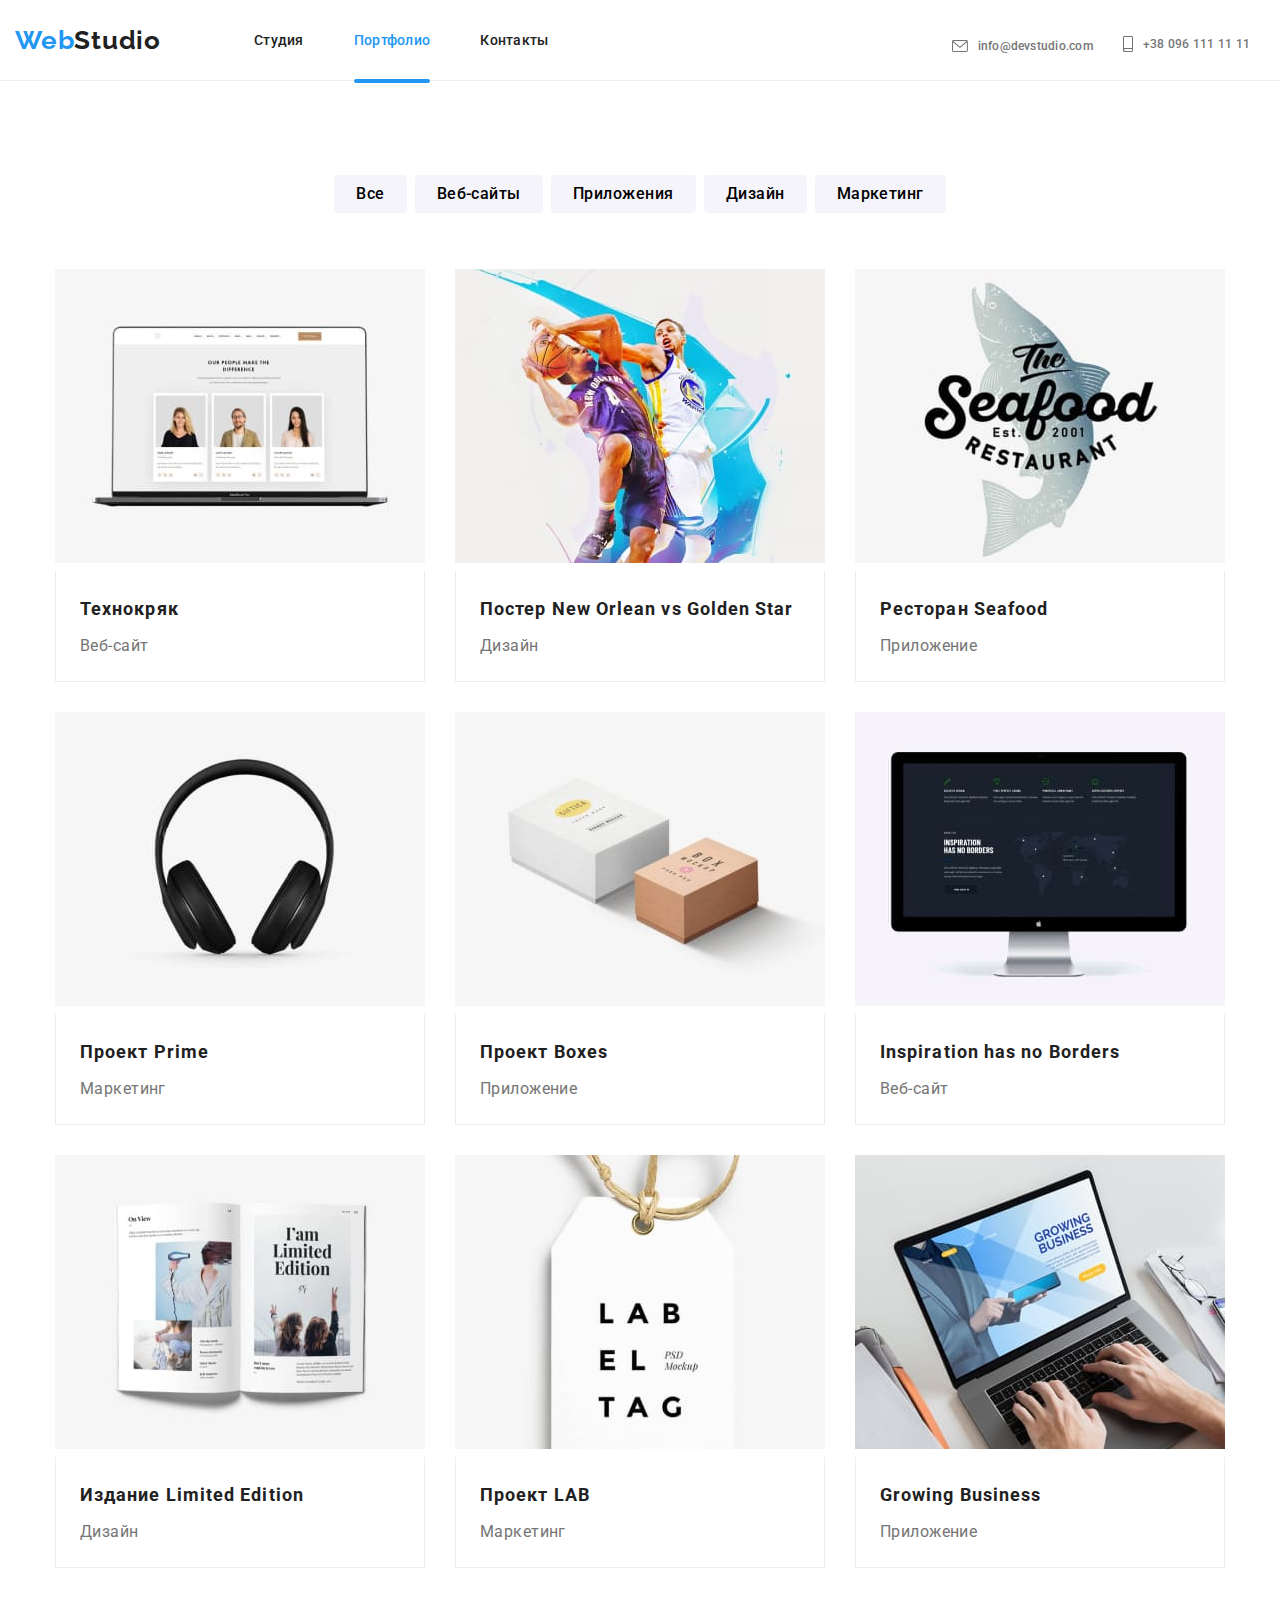
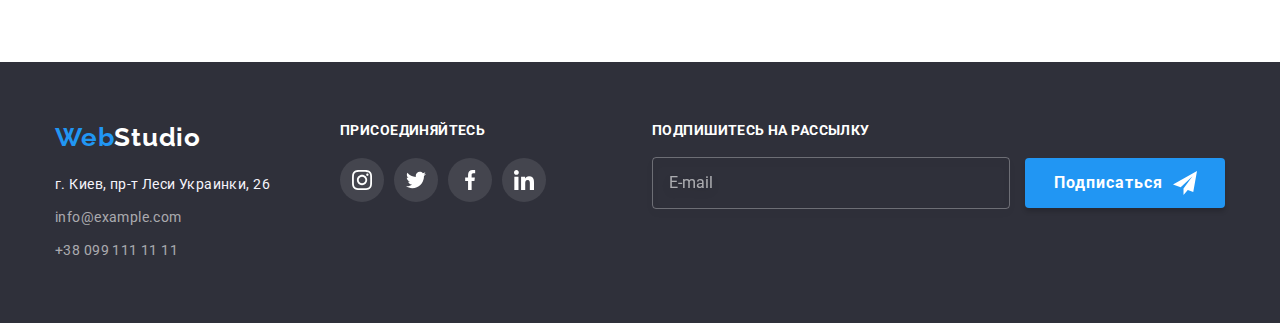
==== commit 842a684b: "правки портфолио" ====
--- a/portfolio.html
+++ b/portfolio.html
@@ -158,7 +158,26 @@
     
     
                    <li class="works__item"><a href="" class="works__link">
-                    <div class="works__img"> <img  src="./images/3.jpg" alt="Приложение" width="370" >
+                    <div class="works__img"> 
+                        
+                        <picture>
+                            <source 
+                            srcset="./images/portfolio/three/mob.jpg 1x, 
+                            ./images/portfolio/three/mob.jpg 2x" 
+                            media="(max-width:767px)" 
+                            type="image/jpeg">
+                            <source srcset="./images/portfolio/three/desktop.jpg 1x,
+                            ./images/portfolio/three/desktop@2x.jpg 2x" 
+                             media="(min-width:1200px)" 
+                             type="image/jpeg">
+                            <source srcset="./images/portfolio/three/desktop.jpg 1x,
+                            ./images/portfolio/three/desktop@2x.jpg 2x"
+                              media="(min-width:768px)" 
+                              type="image/jpeg">
+                        <img  src="./images/portfolio/three/mob.jpg"  alt="Дизайн"
+                         > </picture> 
+
+
                          <p class="works__site">Ресурс предлагает комплексные предложения с разным уровнем функционала и сервисов. 
                          Все это позволит посетителю получить исчерпывающие сведения о компании или частном лице.</p>
                          </div> 
@@ -168,7 +187,26 @@
     
     
                      <li class="works__item"><a href="" class="works__link">
-                        <div class="works__img"> <img  src="./images/4.jpg" alt="Маркетинг" width="370">
+                        <div class="works__img"> 
+                            
+                            <picture>
+                                <source 
+                                srcset="./images/portfolio/four/mob.jpg 1x, 
+                                ./images/portfolio/four/mob@2x.jpg 2x" 
+                                media="(max-width:767px)" 
+                                type="image/jpeg">
+                                <source srcset="./images/portfolio/four/desktop.jpg 1x,
+                                ./images/portfolio/four/desktop@2x.jpg 2x" 
+                                 media="(min-width:1200px)" 
+                                 type="image/jpeg">
+                                <source srcset="./images/portfolio/four/tablet.jpg 1x,
+                                ./images/portfolio/four/tablet.jpg 2x"
+                                  media="(min-width:768px)" 
+                                  type="image/jpeg">
+                            <img  src="./images/portfolio/four/mob.jpg"  alt="Дизайн"
+                             > </picture> 
+
+
                              <p class="works__site">Ресурс предлагает комплексные предложения с разным уровнем функционала и сервисов. 
                              Все это позволит посетителю получить исчерпывающие сведения о компании или частном лице.</p>
                              </div>
@@ -177,7 +215,26 @@
     
     
                      <li class="works__item"><a href="" class="works__link">
-                        <div class="works__img"> <img  src="./images/5.jpg" alt="Приложение" width="370">
+                        <div class="works__img">
+                            
+                            <picture>
+                                <source 
+                                srcset="./images/portfolio/five/mob.jpg 1x, 
+                                ./images/portfolio/five/mob@2x.jpg 2x" 
+                                media="(max-width:767px)" 
+                                type="image/jpeg">
+                                <source srcset="./images/portfolio/five/desktop.jpg 1x,
+                                ./images/portfolio/five/desktop@2x.jpg 2x" 
+                                 media="(min-width:1200px)" 
+                                 type="image/jpeg">
+                                <source srcset="./images/portfolio/five/tablet.jpg 1x,
+                                ./images/portfolio/five/tablet@2x.jpg 2x"
+                                  media="(min-width:768px)" 
+                                  type="image/jpeg">
+                            <img  src="./images/portfolio/five/mob.jpg"  alt="Дизайн"
+                             > </picture> 
+
+
                              <p class="works__site">Ресурс предлагает комплексные предложения с разным уровнем функционала и сервисов. 
                              Все это позволит посетителю получить исчерпывающие сведения о компании или частном лице.</p>
                              </div>
@@ -185,7 +242,26 @@
     
                      
                      <li class="works__item"><a href="" class="works__link">
-                        <div class="works__img"> <img  src="./images/6.jpg" alt="Веб-сайт" width="370">
+                        <div class="works__img"> 
+                            
+                            <picture>
+                                <source 
+                                srcset="./images/portfolio/six/mob.jpg 1x, 
+                                ./images/portfolio/six/mob@2x.jpg 2x" 
+                                media="(max-width:767px)" 
+                                type="image/jpeg">
+                                <source srcset="./images/portfolio/six/desktop.jpg 1x,
+                                ./images/portfolio/six/desktop@2x.jpg 2x" 
+                                 media="(min-width:1200px)" 
+                                 type="image/jpeg">
+                                <source srcset="./images/portfolio/six/tablet.jpg 1x,
+                                ./images/portfolio/six/tablet@2x.jpg 2x"
+                                  media="(min-width:768px)" 
+                                  type="image/jpeg">
+                            <img  src="./images/portfolio/six/mob.jpg"  alt="Дизайн"
+                             > </picture> 
+
+
                              <p class="works__site">Ресурс предлагает комплексные предложения с разным уровнем функционала и сервисов. 
                              Все это позволит посетителю получить исчерпывающие сведения о компании или частном лице.</p>
                              </div>
@@ -194,7 +270,26 @@
     
     
                      <li class="works__item"><a href="" class="works__link">
-                        <div class="works__img"> <img  src="./images/7.jpg" alt="Дизайн" width="370">
+                        <div class="works__img"> 
+
+                        <picture>
+                            <source 
+                            srcset="./images/portfolio/seven/mob.jpg 1x, 
+                            ./images/portfolio/seven/mob@2x.jpg 2x" 
+                            media="(max-width:767px)" 
+                            type="image/jpeg">
+                            <source srcset="./images/portfolio/seven/desktop.jpg 1x,
+                            ./images/portfolio/seven/desktop@2x.jpg 2x" 
+                             media="(min-width:1200px)" 
+                             type="image/jpeg">
+                            <source srcset="./images/portfolio/seven/tablet.jpg 1x,
+                            ./images/portfolio/seven/tablet@2x.jpg 2x"
+                              media="(min-width:768px)" 
+                              type="image/jpeg">
+                        <img  src="./images/portfolio/seven/mob.jpg"  alt="Дизайн"
+                         > </picture> 
+
+
                              <p class="works__site">Ресурс предлагает комплексные предложения с разным уровнем функционала и сервисов. 
                              Все это позволит посетителю получить исчерпывающие сведения о компании или частном лице.</p>
                              </div>
@@ -203,7 +298,28 @@
     
     
                      <li class="works__item"><a href="" class="works__link">
-                        <div class="works__img"> <img  src="./images/8.jpg" alt="Маркетинг" width="370" >
+                        <div class="works__img">
+                            
+                            
+                            <picture>
+                                <source 
+                                srcset="./images/portfolio/eight/mob.jpg 1x, 
+                                ./images/portfolio/eight/mob@2x.jpg 2x" 
+                                media="(max-width:767px)" 
+                                type="image/jpeg">
+                                <source srcset="./images/portfolio/eight/desktop.jpg 1x,
+                                ./images/portfolio/eight/desktop@2x.jpg 2x" 
+                                 media="(min-width:1200px)" 
+                                 type="image/jpeg">
+                                <source srcset="./images/portfolio/eight/tablet.jpg 1x,
+                                ./images/portfolio/eight/tablet@2x.jpg 2x"
+                                  media="(min-width:768px)" 
+                                  type="image/jpeg">
+                            <img  src="./images/portfolio/eight/mob.jpg"  alt="Дизайн"
+                             > </picture> 
+
+
+
                              <p class="works__site">Ресурс предлагает комплексные предложения с разным уровнем функционала и сервисов. 
                              Все это позволит посетителю получить исчерпывающие сведения о компании или частном лице.</p>
                              </div>
@@ -212,7 +328,26 @@
     
     
                     <li class="works__item"><a href="" class="works__link">
-                        <div class="works__img"> <img  src="./images/9.jpg" alt="Приложение" width="370">
+                        <div class="works__img"> 
+                            
+                            <picture>
+                                <source 
+                                srcset="./images/portfolio/nine/mob.jpg 1x, 
+                                ./images/portfolio/nine/mob@2x.jpg 2x" 
+                                media="(max-width:767px)" 
+                                type="image/jpeg">
+                                <source srcset="./images/portfolio/nine/desktop.jpg 1x,
+                                ./images/portfolio/nine/desktop@2x.jpg 2x" 
+                                 media="(min-width:1200px)" 
+                                 type="image/jpeg">
+                                <source srcset="./images/portfolio/nine/tablet.jpg 1x,
+                                ./images/portfolio/nine/tablet@2x.jpg 2x"
+                                  media="(min-width:768px)" 
+                                  type="image/jpeg">
+                            <img  src="./images/portfolio/nine/mob.jpg"  alt="Дизайн"
+                             > </picture> 
+
+
                              <p class="works__site">Ресурс предлагает комплексные предложения с разным уровнем функционала и сервисов. 
                              Все это позволит посетителю получить исчерпывающие сведения о компании или частном лице.</p>
                              </div>
--- a/css/portfolio.min.css
+++ b/css/portfolio.min.css
@@ -1,2 +1,2 @@
-body{font-family:'Roboto', sans-serif;font-style:normal;background-color:#fff;font-size:14px;line-height:1.714;letter-spacing:0.03em;color:#757575}@media screen and (max-width: 1199px){body{padding-top:60px}}ul,li{list-style-type:none;padding-left:0px;margin:0;padding:0}h1,h2,h3,h4,p{margin:0;padding:0}.container{padding-left:15px;padding-right:15px;text-align:center;margin-left:auto;margin-right:auto}@media screen and (min-width: 1200px){.container{width:1200px}}.visually-hidden{position:absolute;width:1px;height:1px;margin:-1px;border:0;padding:0;white-space:nowrap;-webkit-clip-path:inset(100%);clip-path:inset(100%);clip:rect(0 0 0 0);overflow:hidden}.section{padding:60px 0}@media screen and (min-width: 900px){.section{padding:94px 0}}.newsletter__button{text-align:center;-webkit-box-shadow:0px 4px 4px rgba(0,0,0,0.15);box-shadow:0px 4px 4px rgba(0,0,0,0.15);border-radius:4px;border:none;color:#fff;background-color:#2196F3;cursor:pointer;font-weight:700;font-size:16px;line-height:1.88;letter-spacing:0.06em}.header{display:-webkit-box;display:-ms-flexbox;display:flex;-webkit-box-align:center;-ms-flex-align:center;align-items:center;border-bottom:1px solid #eee;position:fixed;z-index:999;background-color:#fff;top:0;width:100%}@media screen and (min-width: 1200px){.header{position:relative}}.header__nav{display:-webkit-box;display:-ms-flexbox;display:flex;-webkit-box-align:center;-ms-flex-align:center;align-items:center;padding:15px 0}@media screen and (min-width: 767px){.header__nav{padding:0}}@media screen and (min-width: 1600px){.header__nav{margin-left:200px}}.header__list{display:-webkit-box;display:-ms-flexbox;display:flex}@media screen and (max-width: 768px){.header__list{display:none}}@media screen and (min-width: 768px){.header__list{display:-webkit-box;display:-ms-flexbox;display:flex;margin-left:88px}}@media screen and (min-width: 1200px){.header__list{margin-left:93px}}.header__logo,.footer__logo{color:#2196F3;display:-webkit-inline-box;display:-ms-inline-flexbox;display:inline-flex;text-decoration:none;font-family:'Raleway';font-style:normal;font-weight:700;font-size:24px;line-height:28px;letter-spacing:0.03em}@media screen and (min-width: 1200px){.header__logo,.footer__logo{font-size:26px;line-height:1.192}}.header__logo-black{color:#212121}.header__link{color:#212121;display:block;padding-top:32px;padding-bottom:32px;cursor:pointer;font-style:normal;font-weight:500;line-height:1.142;letter-spacing:0.02em;text-decoration:none;-webkit-transition:color 250ms cubic-bezier(0.4, 0, 0.2, 1);transition:color 250ms cubic-bezier(0.4, 0, 0.2, 1)}.header__link:focus,.header__link:active,.header__link:hover{color:#2196F3}.header__item+.header__item{margin-left:50px}.header__link--border{color:#2196F3;position:relative}.header__link--border::after{position:absolute;content:'';display:block;bottom:-3px;height:4px;width:100%;background-color:#2196F3;border-radius:2px}.contact{display:-webkit-box;display:-ms-flexbox;display:flex;font-style:normal;font-weight:500;line-height:1.142;letter-spacing:0.02em}@media screen and (max-width: 768px){.contact{display:none}}@media screen and (min-width: 768px){.contact{display:-webkit-box;display:-ms-flexbox;display:flex;-webkit-box-orient:vertical;-webkit-box-direction:normal;-ms-flex-direction:column;flex-direction:column;margin-left:auto;font-size:12px;line-height:14px;margin-right:15px}}@media screen and (min-width: 1200px){.contact{-webkit-box-orient:horizontal;-webkit-box-direction:normal;-ms-flex-direction:row;flex-direction:row;-webkit-box-align:baseline;-ms-flex-align:baseline;align-items:baseline}}@media screen and (min-width: 1600px){.contact{margin-right:200px}}.contact__info{display:-webkit-box;display:-ms-flexbox;display:flex;-webkit-box-align:center;-ms-flex-align:center;align-items:center;color:#757575;text-decoration:none;-webkit-transition:color 250ms cubic-bezier(0.4, 0, 0.2, 1);transition:color 250ms cubic-bezier(0.4, 0, 0.2, 1)}.contact__info:focus,.contact__info:hover{color:#2196F3}@media screen and (min-width: 768px){.contact__item{margin-top:10px}}@media screen and (min-width: 1200px){.contact__item{margin-left:30px}}.contact__icon{margin-right:8px;fill:currentColor}@media screen and (min-width: 1200px){.contact__icon{margin-right:10px}}.contact__icon:hover{color:currentColor}.mobail-container{display:-webkit-box;display:-ms-flexbox;display:flex;position:fixed;z-index:1;top:0;right:0;bottom:0;left:0;text-align:start;-webkit-transform:translateX(200vw);transform:translateX(200vw);background-color:#fff;padding:48px 40px;-webkit-box-orient:vertical;-webkit-box-direction:normal;-ms-flex-direction:column;flex-direction:column;-webkit-box-pack:justify;-ms-flex-pack:justify;justify-content:space-between;overflow-y:scroll}.mobail-container.is-open{-webkit-transform:translateX(0);transform:translateX(0)}@media screen and (max-width: 767px){.mobail-container .header__logo,.mobail-container .footer__logo{font-weight:700;font-size:24px;line-height:28px;letter-spacing:0.03em}}@media screen and (min-width: 767px){.mobail-container{display:none}}.mobail-menu__link{font-style:normal;font-weight:500;font-size:40px;line-height:47px;letter-spacing:0.02em;text-decoration:none;color:#212121}.mobail-menu__link--active{color:#2196F3}.mobail-menu__item:not(:last-child){margin-bottom:32px}.mobail-menu__item:nth-child(3){margin-bottom:302px}.mobail-menu__contact__item{margin-bottom:32px}.mobail-menu__tel{font-weight:500;font-size:34px;line-height:40px;letter-spacing:0.02em;color:#2196F3;text-decoration:none}.mobail-menu__mail{font-size:24px;line-height:28px;text-decoration:none;color:#757575}.mobail-menu__social{display:-webkit-box;display:-ms-flexbox;display:flex;margin-top:64px}.mobail-menu__social-item{-webkit-box-shadow:0px 4px 8px rgba(0,0,0,0.04),0px 2px 4px rgba(0,0,0,0.08),0px 1px 3px rgba(0,0,0,0.16);box-shadow:0px 4px 8px rgba(0,0,0,0.04),0px 2px 4px rgba(0,0,0,0.08),0px 1px 3px rgba(0,0,0,0.16)}.mobail-menu__social-item+.mobail-menu__social-item{margin-left:20px}.mobail-menu__social-link{text-decoration:none;color:#2196F3;font-weight:500;font-size:18px;line-height:1.22;letter-spacing:0.02em}.menu-button{display:inline-block;position:fixed;top:10px;right:20px;z-index:44;margin:0;padding:0;border:none;background-color:transparent;z-index:999;margin-right:15px}@media screen and (min-width: 767px){.menu-button{display:none}}.menu-button .menu-button__open{display:none}.menu-button.is-open .menu-button__open{display:block}.menu-button.is-open .menu-button__close{display:none}.navigation{display:-webkit-box;display:-ms-flexbox;display:flex;-webkit-box-pack:start;-ms-flex-pack:start;justify-content:flex-start;margin-bottom:56px;-ms-flex-wrap:wrap;flex-wrap:wrap;gap:8px}@media screen and (min-width: 768px){.navigation{-webkit-box-pack:center;-ms-flex-pack:center;justify-content:center}}.navigation__button{border-radius:4px;padding:6px 22px;border:#F5F4FA;background:#F5F4FA;cursor:pointer;font-weight:500;font-size:16px;line-height:1.62;letter-spacing:0.03em}.navigation__button:focus,.navigation__button:active,.navigation__button:hover{background-color:#2196F3;color:#fff;-webkit-box-shadow:0px 3px 1px rgba(0,0,0,0.1),0px 1px 2px rgba(0,0,0,0.08),0px 2px 2px rgba(0,0,0,0.12);box-shadow:0px 3px 1px rgba(0,0,0,0.1),0px 1px 2px rgba(0,0,0,0.08),0px 2px 2px rgba(0,0,0,0.12)}.works{display:-webkit-box;display:-ms-flexbox;display:flex;-webkit-box-orient:vertical;-webkit-box-direction:normal;-ms-flex-direction:column;flex-direction:column;-webkit-box-pack:center;-ms-flex-pack:center;justify-content:center;margin-left:auto;margin-right:auto;gap:30px}@media screen and (min-width: 768px){.works{-webkit-box-orient:horizontal;-webkit-box-direction:normal;-ms-flex-direction:row;flex-direction:row;-ms-flex-wrap:wrap;flex-wrap:wrap}}.works__name a{text-decoration:none}.works__name>h2{font-size:18px;line-height:2;letter-spacing:0.06em;color:#212121;margin-bottom:4px}.works__name>p{font-size:16px;line-height:1.875;color:#757575}.works__name{-webkit-box-flex:1;-ms-flex-positive:1;flex-grow:1;padding:20px 24px;text-align:start;border-right:1px solid #eee;border-bottom:1px solid #eee;border-left:1px solid #eee}.works__link{display:-webkit-box;display:-ms-flexbox;display:flex;-webkit-box-orient:vertical;-webkit-box-direction:normal;-ms-flex-direction:column;flex-direction:column;height:100%;text-decoration:none}.works__link:hover{-webkit-box-shadow:0px 1px 1px rgba(0,0,0,0.12),0px 4px 4px rgba(0,0,0,0.06),1px 4px 6px rgba(0,0,0,0.16);box-shadow:0px 1px 1px rgba(0,0,0,0.12),0px 4px 4px rgba(0,0,0,0.06),1px 4px 6px rgba(0,0,0,0.16)}.works__item{max-width:450px;-ms-flex-preferred-size:450px;flex-basis:450px;background-color:#fff}@media screen and (min-width: 768px){.works__item{-ms-flex-preferred-size:354px;flex-basis:354px}}.works__img{position:relative;overflow:hidden;display:block}.works__site{position:absolute;top:50%;left:50%;-webkit-transform:translate(-50%, 50%);transform:translate(-50%, 50%);width:100%;height:100%;text-align:left;padding:63px 27px;background-color:rgba(33,150,243,0.9);color:#fff;font-size:18px;line-height:1.556;-webkit-transition:-webkit-transform 250ms cubic-bezier(0.4, 0, 0.2, 1);transition:-webkit-transform 250ms cubic-bezier(0.4, 0, 0.2, 1);transition:transform 250ms cubic-bezier(0.4, 0, 0.2, 1);transition:transform 250ms cubic-bezier(0.4, 0, 0.2, 1), -webkit-transform 250ms cubic-bezier(0.4, 0, 0.2, 1)}.works__link:hover .works__site{-webkit-transform:translate(-50%, -50%);transform:translate(-50%, -50%)}.back-footer{background-color:#2F303A;padding-top:60px;padding-bottom:60px}@media screen and (min-width: 1200px){.footer{display:-webkit-box;display:-ms-flexbox;display:flex;-webkit-box-align:start;-ms-flex-align:start;align-items:flex-start;text-align:left}}.footer__logo{margin-left:0;margin-top:0;margin-bottom:20px;display:block}.footer__logo .footer__logo-white{color:#fff}.footer__address{color:#F5F4FA;font-style:normal}.footer__address-bottom{margin-bottom:9px}.footer__contact{display:block;color:rgba(255,255,255,0.6);text-decoration:none;font-style:normal}.footer-social{margin:60px 0}@media screen and (min-width: 768px){.footer-social{margin:0}}@media screen and (min-width: 1200px){.footer-social{margin-left:70px}}.footer-social__title{font-weight:700;line-height:1.142;color:#fff;text-transform:uppercase;margin-bottom:20px}.footer-social__list{display:-webkit-box;display:-ms-flexbox;display:flex;-webkit-box-pack:center;-ms-flex-pack:center;justify-content:center}.footer-social__link{border-radius:50%;background-color:rgba(255,255,255,0.1);color:#fff;width:44px;height:44px;display:-webkit-box;display:-ms-flexbox;display:flex;-webkit-box-pack:center;-ms-flex-pack:center;justify-content:center;-webkit-box-align:center;-ms-flex-align:center;align-items:center;-webkit-transition:background-color 250ms cubic-bezier(0.4, 0, 0.2, 1);transition:background-color 250ms cubic-bezier(0.4, 0, 0.2, 1)}.footer-social__item :hover.footer-social__link{background-color:#2196F3}.footer-social__item+.footer-social__item{margin-left:10px}.footer-social__icon{width:20px;height:20px;fill:currentColor}.newsletter{margin-left:auto}.newsletter__title{display:block;text-transform:uppercase;margin-bottom:20px;color:#fff;font-weight:700;line-height:16px}@media screen and (min-width: 768px){.newsletter__title{margin-top:60px}}@media screen and (min-width: 1200px){.newsletter__title{margin:0px}}.newsletter__email{padding:15px 16px;width:100%;outline:none;border:1px solid rgba(255,255,255,0.3);background-color:rgba(0,0,0,0);-webkit-filter:drop-shadow(0px 4px 4px rgba(0,0,0,0.15));filter:drop-shadow(0px 4px 4px rgba(0,0,0,0.15));border-radius:4px;font-size:16px;line-height:20px;color:rgba(255,255,255,0.6)}@media screen and (min-width: 768px){.newsletter__email{display:block;width:450px;margin:0 auto}}@media screen and (min-width: 1200px){.newsletter__email{display:inline-block;width:358px;margin:0 auto}}.newsletter__email::-webkit-input-placeholder{font-size:16px;line-height:20px;color:rgba(255,255,255,0.6)}.newsletter__email:-ms-input-placeholder{font-size:16px;line-height:20px;color:rgba(255,255,255,0.6)}.newsletter__email::-ms-input-placeholder{font-size:16px;line-height:20px;color:rgba(255,255,255,0.6)}.newsletter__email::placeholder{font-size:16px;line-height:20px;color:rgba(255,255,255,0.6)}.newsletter__button{position:relative;padding:10px 62px 10px 29px;margin-left:12px;margin-top:20px}.newsletter__icon{position:absolute;top:13px;right:28px}@media screen and (min-width: 768px){.footre-tablet{display:-webkit-box;display:-ms-flexbox;display:flex;-ms-flex-pack:distribute;justify-content:space-around}}
+body{font-family:'Roboto', sans-serif;font-style:normal;background-color:#fff;font-size:14px;line-height:1.714;letter-spacing:0.03em;color:#757575}@media screen and (max-width: 1199px){body{padding-top:60px}}ul,li{list-style-type:none;padding-left:0px;margin:0;padding:0}h1,h2,h3,h4,p{margin:0;padding:0}.container{padding-left:15px;padding-right:15px;text-align:center;margin-left:auto;margin-right:auto}@media screen and (min-width: 1200px){.container{width:1200px}}.visually-hidden{position:absolute;width:1px;height:1px;margin:-1px;border:0;padding:0;white-space:nowrap;-webkit-clip-path:inset(100%);clip-path:inset(100%);clip:rect(0 0 0 0);overflow:hidden}.section{padding:60px 0}@media screen and (min-width: 900px){.section{padding:94px 0}}.newsletter__button{text-align:center;-webkit-box-shadow:0px 4px 4px rgba(0,0,0,0.15);box-shadow:0px 4px 4px rgba(0,0,0,0.15);border-radius:4px;border:none;color:#fff;background-color:#2196F3;cursor:pointer;font-weight:700;font-size:16px;line-height:1.88;letter-spacing:0.06em}.header{display:-webkit-box;display:-ms-flexbox;display:flex;-webkit-box-align:center;-ms-flex-align:center;align-items:center;border-bottom:1px solid #eee;position:fixed;z-index:999;background-color:#fff;top:0;width:100%}@media screen and (min-width: 1200px){.header{position:relative}}.header__nav{display:-webkit-box;display:-ms-flexbox;display:flex;-webkit-box-align:center;-ms-flex-align:center;align-items:center;padding:15px 0}@media screen and (min-width: 767px){.header__nav{padding:0}}@media screen and (min-width: 1600px){.header__nav{margin-left:200px}}.header__list{display:-webkit-box;display:-ms-flexbox;display:flex}@media screen and (max-width: 768px){.header__list{display:none}}@media screen and (min-width: 768px){.header__list{display:-webkit-box;display:-ms-flexbox;display:flex;margin-left:88px}}@media screen and (min-width: 1200px){.header__list{margin-left:93px}}.header__logo,.footer__logo{color:#2196F3;display:-webkit-inline-box;display:-ms-inline-flexbox;display:inline-flex;text-decoration:none;font-family:'Raleway';font-style:normal;font-weight:700;font-size:24px;line-height:28px;letter-spacing:0.03em}@media screen and (min-width: 1200px){.header__logo,.footer__logo{font-size:26px;line-height:1.192}}.header__logo-black{color:#212121}.header__link{color:#212121;display:block;padding-top:32px;padding-bottom:32px;cursor:pointer;font-style:normal;font-weight:500;line-height:1.142;letter-spacing:0.02em;text-decoration:none;-webkit-transition:color 250ms cubic-bezier(0.4, 0, 0.2, 1);transition:color 250ms cubic-bezier(0.4, 0, 0.2, 1)}.header__link:focus,.header__link:active,.header__link:hover{color:#2196F3}.header__item+.header__item{margin-left:50px}.header__link--border{color:#2196F3;position:relative}.header__link--border::after{position:absolute;content:'';display:block;bottom:-3px;height:4px;width:100%;background-color:#2196F3;border-radius:2px}.contact{display:-webkit-box;display:-ms-flexbox;display:flex;font-style:normal;font-weight:500;line-height:1.142;letter-spacing:0.02em}@media screen and (max-width: 768px){.contact{display:none}}@media screen and (min-width: 768px){.contact{display:-webkit-box;display:-ms-flexbox;display:flex;-webkit-box-orient:vertical;-webkit-box-direction:normal;-ms-flex-direction:column;flex-direction:column;margin-left:auto;font-size:12px;line-height:14px;margin-right:15px}}@media screen and (min-width: 1200px){.contact{-webkit-box-orient:horizontal;-webkit-box-direction:normal;-ms-flex-direction:row;flex-direction:row;-webkit-box-align:baseline;-ms-flex-align:baseline;align-items:baseline}}@media screen and (min-width: 1600px){.contact{margin-right:200px}}.contact__info{display:-webkit-box;display:-ms-flexbox;display:flex;-webkit-box-align:center;-ms-flex-align:center;align-items:center;color:#757575;text-decoration:none;-webkit-transition:color 250ms cubic-bezier(0.4, 0, 0.2, 1);transition:color 250ms cubic-bezier(0.4, 0, 0.2, 1)}.contact__info:focus,.contact__info:hover{color:#2196F3}@media screen and (min-width: 768px){.contact__item{margin-top:10px}}@media screen and (min-width: 1200px){.contact__item{margin-left:30px}}.contact__icon{margin-right:8px;fill:currentColor}@media screen and (min-width: 1200px){.contact__icon{margin-right:10px}}.contact__icon:hover{color:currentColor}.mobail-container{display:-webkit-box;display:-ms-flexbox;display:flex;position:fixed;z-index:1;top:0;right:0;bottom:0;left:0;text-align:start;-webkit-transform:translateX(200vw);transform:translateX(200vw);background-color:#fff;padding:48px 40px;-webkit-box-orient:vertical;-webkit-box-direction:normal;-ms-flex-direction:column;flex-direction:column;-webkit-box-pack:justify;-ms-flex-pack:justify;justify-content:space-between;overflow-y:scroll}.mobail-container.is-open{-webkit-transform:translateX(0);transform:translateX(0)}@media screen and (max-width: 767px){.mobail-container .header__logo,.mobail-container .footer__logo{font-weight:700;font-size:24px;line-height:28px;letter-spacing:0.03em}}@media screen and (min-width: 767px){.mobail-container{display:none}}.mobail-menu__link{font-style:normal;font-weight:500;font-size:40px;line-height:47px;letter-spacing:0.02em;text-decoration:none;color:#212121}.mobail-menu__link--active{color:#2196F3}.mobail-menu__item:not(:last-child){margin-bottom:32px}.mobail-menu__item:nth-child(3){margin-bottom:302px}.mobail-menu__contact__item{margin-bottom:32px}.mobail-menu__tel{font-weight:500;font-size:34px;line-height:40px;letter-spacing:0.02em;color:#2196F3;text-decoration:none}.mobail-menu__mail{font-size:24px;line-height:28px;text-decoration:none;color:#757575}.mobail-menu__social{display:-webkit-box;display:-ms-flexbox;display:flex;margin-top:64px}.mobail-menu__social-item{-webkit-box-shadow:0px 4px 8px rgba(0,0,0,0.04),0px 2px 4px rgba(0,0,0,0.08),0px 1px 3px rgba(0,0,0,0.16);box-shadow:0px 4px 8px rgba(0,0,0,0.04),0px 2px 4px rgba(0,0,0,0.08),0px 1px 3px rgba(0,0,0,0.16)}.mobail-menu__social-item+.mobail-menu__social-item{margin-left:20px}.mobail-menu__social-link{text-decoration:none;color:#2196F3;font-weight:500;font-size:18px;line-height:1.22;letter-spacing:0.02em}.menu-button{display:inline-block;position:fixed;top:10px;right:20px;z-index:44;margin:0;padding:0;border:none;background-color:transparent;z-index:999;margin-right:15px}@media screen and (min-width: 767px){.menu-button{display:none}}.menu-button .menu-button__open{display:none}.menu-button.is-open .menu-button__open{display:block}.menu-button.is-open .menu-button__close{display:none}.navigation{display:-webkit-box;display:-ms-flexbox;display:flex;-webkit-box-pack:start;-ms-flex-pack:start;justify-content:flex-start;margin-bottom:56px;-ms-flex-wrap:wrap;flex-wrap:wrap;gap:8px}@media screen and (min-width: 768px){.navigation{-webkit-box-pack:center;-ms-flex-pack:center;justify-content:center}}.navigation__button{border-radius:4px;padding:6px 22px;border:#F5F4FA;background:#F5F4FA;cursor:pointer;font-weight:500;font-size:16px;line-height:1.62;letter-spacing:0.03em}.navigation__button:focus,.navigation__button:active,.navigation__button:hover{background-color:#2196F3;color:#fff;-webkit-box-shadow:0px 3px 1px rgba(0,0,0,0.1),0px 1px 2px rgba(0,0,0,0.08),0px 2px 2px rgba(0,0,0,0.12);box-shadow:0px 3px 1px rgba(0,0,0,0.1),0px 1px 2px rgba(0,0,0,0.08),0px 2px 2px rgba(0,0,0,0.12)}.works{display:-webkit-box;display:-ms-flexbox;display:flex;-webkit-box-orient:vertical;-webkit-box-direction:normal;-ms-flex-direction:column;flex-direction:column;-webkit-box-pack:center;-ms-flex-pack:center;justify-content:center;margin-left:auto;margin-right:auto;-webkit-box-align:center;-ms-flex-align:center;align-items:center;gap:30px}@media screen and (min-width: 768px){.works{max-width:800px;-webkit-box-orient:horizontal;-webkit-box-direction:normal;-ms-flex-direction:row;flex-direction:row;-ms-flex-wrap:wrap;flex-wrap:wrap;-webkit-box-pack:start;-ms-flex-pack:start;justify-content:flex-start}}@media screen and (min-width: 1200px){.works{max-width:100%}}.works__name a{text-decoration:none}.works__name>h2{font-size:18px;line-height:2;letter-spacing:0.06em;color:#212121;margin-bottom:4px}.works__name>p{font-size:16px;line-height:1.875;color:#757575}.works__name{-webkit-box-flex:1;-ms-flex-positive:1;flex-grow:1;padding:20px 24px;text-align:start;border-right:1px solid #eee;border-bottom:1px solid #eee;border-left:1px solid #eee}.works__link{display:-webkit-box;display:-ms-flexbox;display:flex;-webkit-box-orient:vertical;-webkit-box-direction:normal;-ms-flex-direction:column;flex-direction:column;height:100%;text-decoration:none}.works__link:hover{-webkit-box-shadow:0px 1px 1px rgba(0,0,0,0.12),0px 4px 4px rgba(0,0,0,0.06),1px 4px 6px rgba(0,0,0,0.16);box-shadow:0px 1px 1px rgba(0,0,0,0.12),0px 4px 4px rgba(0,0,0,0.06),1px 4px 6px rgba(0,0,0,0.16)}.works__item{max-width:450px;-ms-flex-preferred-size:450px;flex-basis:450px;background-color:#fff}@media screen and (min-width: 768px){.works__item{-ms-flex-preferred-size:354px;flex-basis:354px}}.works__img{position:relative;overflow:hidden;display:block}.works__site{position:absolute;top:50%;left:50%;-webkit-transform:translate(-50%, 50%);transform:translate(-50%, 50%);width:100%;height:100%;text-align:left;padding:63px 27px;background-color:rgba(33,150,243,0.9);color:#fff;font-size:18px;line-height:1.556;-webkit-transition:-webkit-transform 250ms cubic-bezier(0.4, 0, 0.2, 1);transition:-webkit-transform 250ms cubic-bezier(0.4, 0, 0.2, 1);transition:transform 250ms cubic-bezier(0.4, 0, 0.2, 1);transition:transform 250ms cubic-bezier(0.4, 0, 0.2, 1), -webkit-transform 250ms cubic-bezier(0.4, 0, 0.2, 1)}.works__link:hover .works__site{-webkit-transform:translate(-50%, -50%);transform:translate(-50%, -50%)}.back-footer{background-color:#2F303A;padding-top:60px;padding-bottom:60px}@media screen and (min-width: 1200px){.footer{display:-webkit-box;display:-ms-flexbox;display:flex;-webkit-box-align:start;-ms-flex-align:start;align-items:flex-start;text-align:left}}.footer__logo{margin-left:0;margin-top:0;margin-bottom:20px;display:block}.footer__logo .footer__logo-white{color:#fff}.footer__address{color:#F5F4FA;font-style:normal}.footer__address-bottom{margin-bottom:9px}.footer__contact{display:block;color:rgba(255,255,255,0.6);text-decoration:none;font-style:normal}.footer-social{margin:60px 0}@media screen and (min-width: 768px){.footer-social{margin:0}}@media screen and (min-width: 1200px){.footer-social{margin-left:70px}}.footer-social__title{font-weight:700;line-height:1.142;color:#fff;text-transform:uppercase;margin-bottom:20px}.footer-social__list{display:-webkit-box;display:-ms-flexbox;display:flex;-webkit-box-pack:center;-ms-flex-pack:center;justify-content:center}.footer-social__link{border-radius:50%;background-color:rgba(255,255,255,0.1);color:#fff;width:44px;height:44px;display:-webkit-box;display:-ms-flexbox;display:flex;-webkit-box-pack:center;-ms-flex-pack:center;justify-content:center;-webkit-box-align:center;-ms-flex-align:center;align-items:center;-webkit-transition:background-color 250ms cubic-bezier(0.4, 0, 0.2, 1);transition:background-color 250ms cubic-bezier(0.4, 0, 0.2, 1)}.footer-social__item :hover.footer-social__link{background-color:#2196F3}.footer-social__item+.footer-social__item{margin-left:10px}.footer-social__icon{width:20px;height:20px;fill:currentColor}.newsletter{margin-left:auto}.newsletter__title{display:block;text-transform:uppercase;margin-bottom:20px;color:#fff;font-weight:700;line-height:16px}@media screen and (min-width: 768px){.newsletter__title{margin-top:60px}}@media screen and (min-width: 1200px){.newsletter__title{margin:0px}}.newsletter__email{padding:15px 16px;width:100%;outline:none;border:1px solid rgba(255,255,255,0.3);background-color:rgba(0,0,0,0);-webkit-filter:drop-shadow(0px 4px 4px rgba(0,0,0,0.15));filter:drop-shadow(0px 4px 4px rgba(0,0,0,0.15));border-radius:4px;font-size:16px;line-height:20px;color:rgba(255,255,255,0.6)}@media screen and (min-width: 768px){.newsletter__email{display:block;width:450px;margin:0 auto}}@media screen and (min-width: 1200px){.newsletter__email{display:inline-block;width:358px;margin:0 auto}}.newsletter__email::-webkit-input-placeholder{font-size:16px;line-height:20px;color:rgba(255,255,255,0.6)}.newsletter__email:-ms-input-placeholder{font-size:16px;line-height:20px;color:rgba(255,255,255,0.6)}.newsletter__email::-ms-input-placeholder{font-size:16px;line-height:20px;color:rgba(255,255,255,0.6)}.newsletter__email::placeholder{font-size:16px;line-height:20px;color:rgba(255,255,255,0.6)}.newsletter__button{position:relative;padding:10px 62px 10px 29px;margin-left:12px;margin-top:20px}.newsletter__icon{position:absolute;top:13px;right:28px}@media screen and (min-width: 768px){.footre-tablet{display:-webkit-box;display:-ms-flexbox;display:flex;-ms-flex-pack:distribute;justify-content:space-around}}
 /*# sourceMappingURL=portfolio.min.css.map */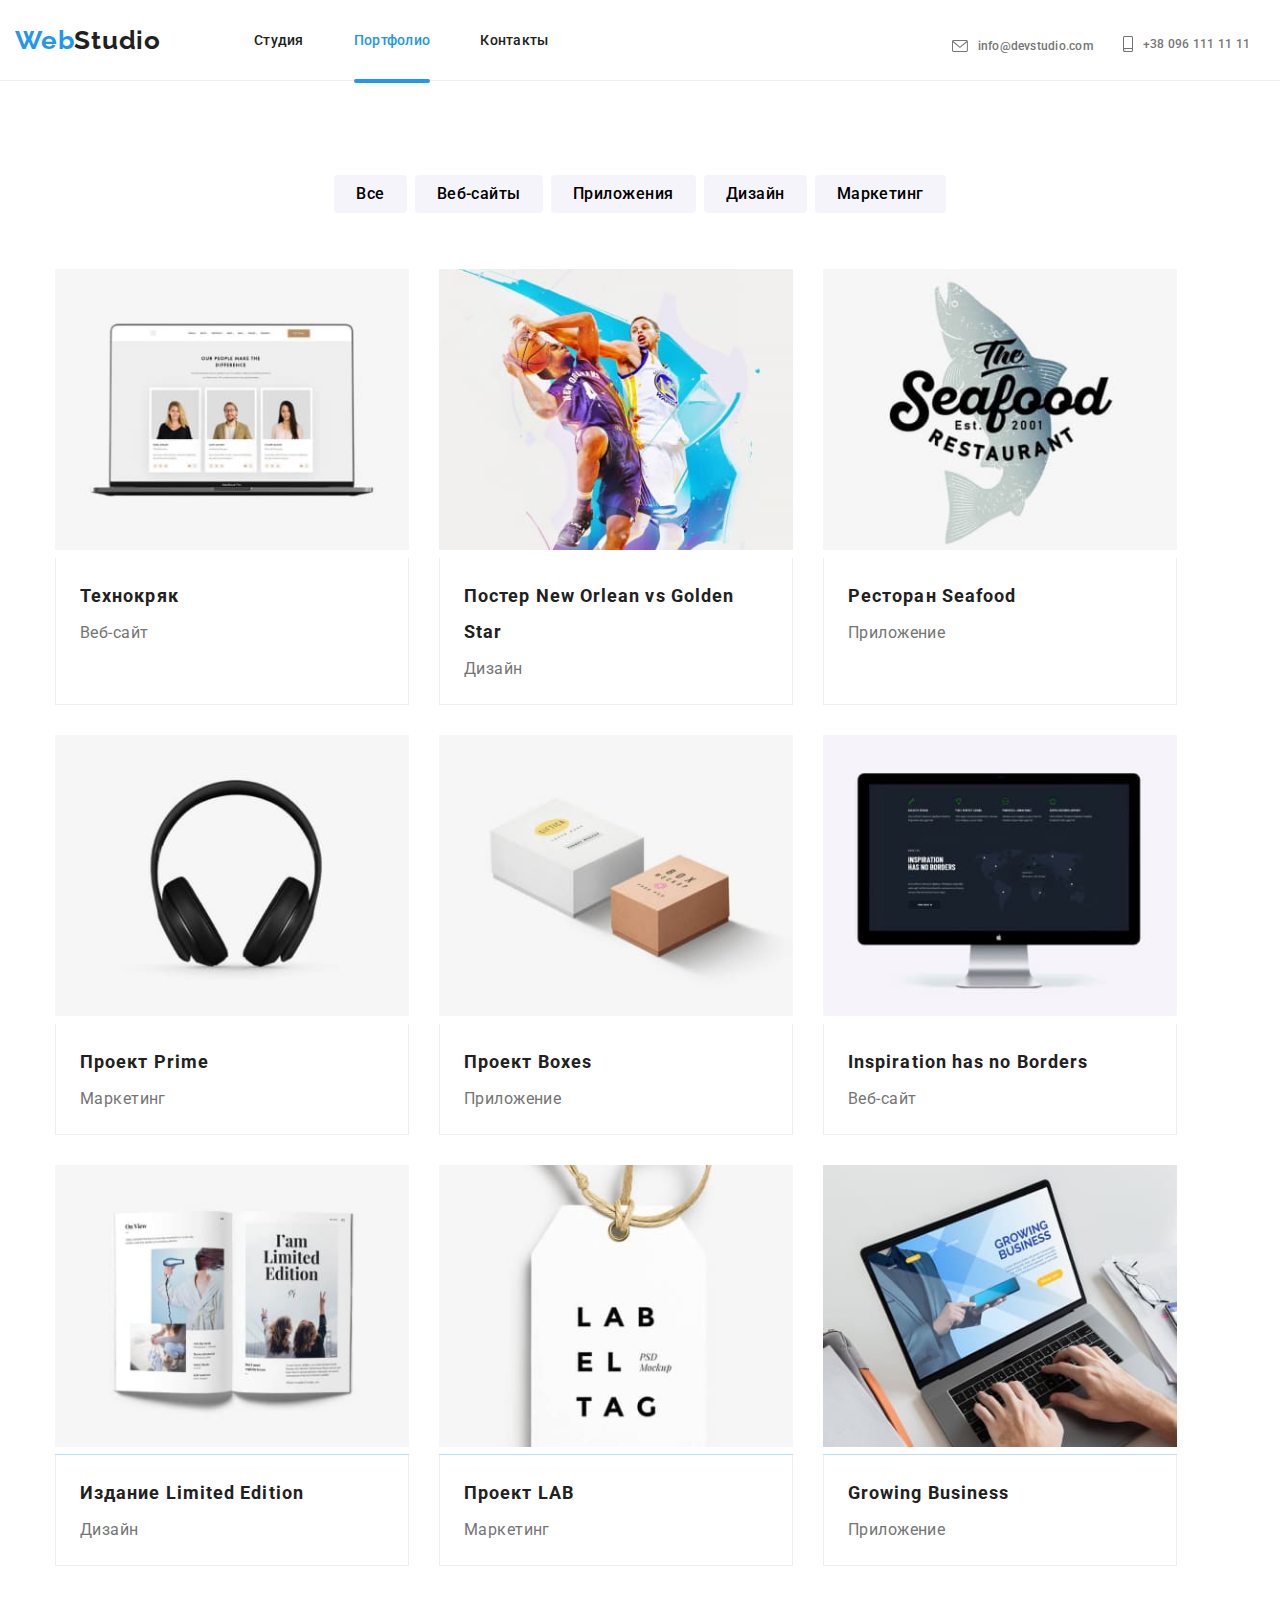
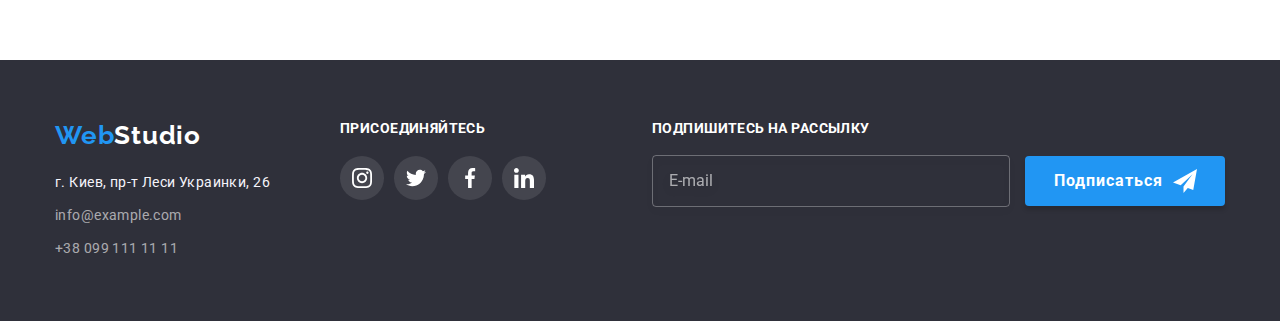
==== commit a94eb111: "final" ====
--- a/portfolio.html
+++ b/portfolio.html
@@ -104,7 +104,8 @@
                 <li class="navigation__item navigation__item-padding"><button class="navigation__button" type="button" >Маркетинг</button></li>
             </ul>
             <ul class="works">
-                <li class="works__item"><a href="" class="works__link" ><div class="works__img"> 
+                <li class="works__item"><a href="" class="works__link" >
+                    <div class="works__tumb-img"> 
                     <picture>
                         <source 
                         srcset="./images/portfolio/one/mob.jpg 1x, 
@@ -119,7 +120,7 @@
                          ./images/portfolio/one/tablet@2x.jpg 2x"
                           media="(min-width:768px)" 
                           type="image/jpeg">
-                    <img  src="./images/portfolio/one/mob.jpg"  alt="Веб-сайт"
+                    <img class="works__img"  src="./images/portfolio/one/mob.jpg"  alt="Веб-сайт"
                      > </picture>
                     <p class="works__site">Ресурс предлагает комплексные предложения с разным уровнем функционала и сервисов. 
                     Все это позволит посетителю получить исчерпывающие сведения о компании или частном лице.</p>
@@ -130,7 +131,7 @@
     
     
                 <li class="works__item"><a href="" class="works__link">
-                    <div class="works__img">
+                    <div class="works__tumb-img">
                         <picture>
                             <source 
                             srcset="./images/portfolio/two/mob.jpg 1x, 
@@ -145,7 +146,7 @@
                             ./images/portfolio/two/tablet@2x.jpg 2x"
                               media="(min-width:768px)" 
                               type="image/jpeg">
-                        <img  src="./images/portfolio/two/mob.jpg"  alt="Дизайн"
+                        <img class="works__img"  src="./images/portfolio/two/mob.jpg"  alt="Дизайн"
                          > </picture> 
 
 
@@ -158,12 +159,12 @@
     
     
                    <li class="works__item"><a href="" class="works__link">
-                    <div class="works__img"> 
+                    <div class="works__tumb-img"> 
                         
                         <picture>
                             <source 
                             srcset="./images/portfolio/three/mob.jpg 1x, 
-                            ./images/portfolio/three/mob.jpg 2x" 
+                            ./images/portfolio/three/mob@2x.jpg 2x" 
                             media="(max-width:767px)" 
                             type="image/jpeg">
                             <source srcset="./images/portfolio/three/desktop.jpg 1x,
@@ -174,7 +175,7 @@
                             ./images/portfolio/three/desktop@2x.jpg 2x"
                               media="(min-width:768px)" 
                               type="image/jpeg">
-                        <img  src="./images/portfolio/three/mob.jpg"  alt="Дизайн"
+                        <img class="works__img"  src="./images/portfolio/three/mob.jpg"  alt="Дизайн"
                          > </picture> 
 
 
@@ -187,7 +188,7 @@
     
     
                      <li class="works__item"><a href="" class="works__link">
-                        <div class="works__img"> 
+                        <div class="works__tumb-img"> 
                             
                             <picture>
                                 <source 
@@ -203,7 +204,7 @@
                                 ./images/portfolio/four/tablet.jpg 2x"
                                   media="(min-width:768px)" 
                                   type="image/jpeg">
-                            <img  src="./images/portfolio/four/mob.jpg"  alt="Дизайн"
+                            <img class="works__img"  src="./images/portfolio/four/mob.jpg"  alt="Дизайн"
                              > </picture> 
 
 
@@ -215,7 +216,7 @@
     
     
                      <li class="works__item"><a href="" class="works__link">
-                        <div class="works__img">
+                        <div class="works__tumb-img">
                             
                             <picture>
                                 <source 
@@ -231,7 +232,7 @@
                                 ./images/portfolio/five/tablet@2x.jpg 2x"
                                   media="(min-width:768px)" 
                                   type="image/jpeg">
-                            <img  src="./images/portfolio/five/mob.jpg"  alt="Дизайн"
+                            <img class="works__img"  src="./images/portfolio/five/mob.jpg"  alt="Дизайн"
                              > </picture> 
 
 
@@ -242,7 +243,7 @@
     
                      
                      <li class="works__item"><a href="" class="works__link">
-                        <div class="works__img"> 
+                        <div class="works__tumb-img"> 
                             
                             <picture>
                                 <source 
@@ -258,7 +259,7 @@
                                 ./images/portfolio/six/tablet@2x.jpg 2x"
                                   media="(min-width:768px)" 
                                   type="image/jpeg">
-                            <img  src="./images/portfolio/six/mob.jpg"  alt="Дизайн"
+                            <img class="works__img"  src="./images/portfolio/six/mob.jpg"  alt="Дизайн"
                              > </picture> 
 
 
@@ -270,7 +271,7 @@
     
     
                      <li class="works__item"><a href="" class="works__link">
-                        <div class="works__img"> 
+                        <div class="works__tumb-img"> 
 
                         <picture>
                             <source 
@@ -286,7 +287,7 @@
                             ./images/portfolio/seven/tablet@2x.jpg 2x"
                               media="(min-width:768px)" 
                               type="image/jpeg">
-                        <img  src="./images/portfolio/seven/mob.jpg"  alt="Дизайн"
+                        <img class="works__img"  src="./images/portfolio/seven/mob.jpg"  alt="Дизайн"
                          > </picture> 
 
 
@@ -298,7 +299,7 @@
     
     
                      <li class="works__item"><a href="" class="works__link">
-                        <div class="works__img">
+                        <div class="works__tumb-img">
                             
                             
                             <picture>
@@ -315,7 +316,7 @@
                                 ./images/portfolio/eight/tablet@2x.jpg 2x"
                                   media="(min-width:768px)" 
                                   type="image/jpeg">
-                            <img  src="./images/portfolio/eight/mob.jpg"  alt="Дизайн"
+                            <img class="works__img" src="./images/portfolio/eight/mob.jpg"  alt="Дизайн"
                              > </picture> 
 
 
@@ -328,7 +329,7 @@
     
     
                     <li class="works__item"><a href="" class="works__link">
-                        <div class="works__img"> 
+                        <div class="works__tumb-img"> 
                             
                             <picture>
                                 <source 
@@ -344,7 +345,7 @@
                                 ./images/portfolio/nine/tablet@2x.jpg 2x"
                                   media="(min-width:768px)" 
                                   type="image/jpeg">
-                            <img  src="./images/portfolio/nine/mob.jpg"  alt="Дизайн"
+                            <img class="works__img"  src="./images/portfolio/nine/mob.jpg"  alt="Дизайн"
                              > </picture> 
 
 
--- a/css/portfolio.min.css
+++ b/css/portfolio.min.css
@@ -1,2 +1,2 @@
-body{font-family:'Roboto', sans-serif;font-style:normal;background-color:#fff;font-size:14px;line-height:1.714;letter-spacing:0.03em;color:#757575}@media screen and (max-width: 1199px){body{padding-top:60px}}ul,li{list-style-type:none;padding-left:0px;margin:0;padding:0}h1,h2,h3,h4,p{margin:0;padding:0}.container{padding-left:15px;padding-right:15px;text-align:center;margin-left:auto;margin-right:auto}@media screen and (min-width: 1200px){.container{width:1200px}}.visually-hidden{position:absolute;width:1px;height:1px;margin:-1px;border:0;padding:0;white-space:nowrap;-webkit-clip-path:inset(100%);clip-path:inset(100%);clip:rect(0 0 0 0);overflow:hidden}.section{padding:60px 0}@media screen and (min-width: 900px){.section{padding:94px 0}}.newsletter__button{text-align:center;-webkit-box-shadow:0px 4px 4px rgba(0,0,0,0.15);box-shadow:0px 4px 4px rgba(0,0,0,0.15);border-radius:4px;border:none;color:#fff;background-color:#2196F3;cursor:pointer;font-weight:700;font-size:16px;line-height:1.88;letter-spacing:0.06em}.header{display:-webkit-box;display:-ms-flexbox;display:flex;-webkit-box-align:center;-ms-flex-align:center;align-items:center;border-bottom:1px solid #eee;position:fixed;z-index:999;background-color:#fff;top:0;width:100%}@media screen and (min-width: 1200px){.header{position:relative}}.header__nav{display:-webkit-box;display:-ms-flexbox;display:flex;-webkit-box-align:center;-ms-flex-align:center;align-items:center;padding:15px 0}@media screen and (min-width: 767px){.header__nav{padding:0}}@media screen and (min-width: 1600px){.header__nav{margin-left:200px}}.header__list{display:-webkit-box;display:-ms-flexbox;display:flex}@media screen and (max-width: 768px){.header__list{display:none}}@media screen and (min-width: 768px){.header__list{display:-webkit-box;display:-ms-flexbox;display:flex;margin-left:88px}}@media screen and (min-width: 1200px){.header__list{margin-left:93px}}.header__logo,.footer__logo{color:#2196F3;display:-webkit-inline-box;display:-ms-inline-flexbox;display:inline-flex;text-decoration:none;font-family:'Raleway';font-style:normal;font-weight:700;font-size:24px;line-height:28px;letter-spacing:0.03em}@media screen and (min-width: 1200px){.header__logo,.footer__logo{font-size:26px;line-height:1.192}}.header__logo-black{color:#212121}.header__link{color:#212121;display:block;padding-top:32px;padding-bottom:32px;cursor:pointer;font-style:normal;font-weight:500;line-height:1.142;letter-spacing:0.02em;text-decoration:none;-webkit-transition:color 250ms cubic-bezier(0.4, 0, 0.2, 1);transition:color 250ms cubic-bezier(0.4, 0, 0.2, 1)}.header__link:focus,.header__link:active,.header__link:hover{color:#2196F3}.header__item+.header__item{margin-left:50px}.header__link--border{color:#2196F3;position:relative}.header__link--border::after{position:absolute;content:'';display:block;bottom:-3px;height:4px;width:100%;background-color:#2196F3;border-radius:2px}.contact{display:-webkit-box;display:-ms-flexbox;display:flex;font-style:normal;font-weight:500;line-height:1.142;letter-spacing:0.02em}@media screen and (max-width: 768px){.contact{display:none}}@media screen and (min-width: 768px){.contact{display:-webkit-box;display:-ms-flexbox;display:flex;-webkit-box-orient:vertical;-webkit-box-direction:normal;-ms-flex-direction:column;flex-direction:column;margin-left:auto;font-size:12px;line-height:14px;margin-right:15px}}@media screen and (min-width: 1200px){.contact{-webkit-box-orient:horizontal;-webkit-box-direction:normal;-ms-flex-direction:row;flex-direction:row;-webkit-box-align:baseline;-ms-flex-align:baseline;align-items:baseline}}@media screen and (min-width: 1600px){.contact{margin-right:200px}}.contact__info{display:-webkit-box;display:-ms-flexbox;display:flex;-webkit-box-align:center;-ms-flex-align:center;align-items:center;color:#757575;text-decoration:none;-webkit-transition:color 250ms cubic-bezier(0.4, 0, 0.2, 1);transition:color 250ms cubic-bezier(0.4, 0, 0.2, 1)}.contact__info:focus,.contact__info:hover{color:#2196F3}@media screen and (min-width: 768px){.contact__item{margin-top:10px}}@media screen and (min-width: 1200px){.contact__item{margin-left:30px}}.contact__icon{margin-right:8px;fill:currentColor}@media screen and (min-width: 1200px){.contact__icon{margin-right:10px}}.contact__icon:hover{color:currentColor}.mobail-container{display:-webkit-box;display:-ms-flexbox;display:flex;position:fixed;z-index:1;top:0;right:0;bottom:0;left:0;text-align:start;-webkit-transform:translateX(200vw);transform:translateX(200vw);background-color:#fff;padding:48px 40px;-webkit-box-orient:vertical;-webkit-box-direction:normal;-ms-flex-direction:column;flex-direction:column;-webkit-box-pack:justify;-ms-flex-pack:justify;justify-content:space-between;overflow-y:scroll}.mobail-container.is-open{-webkit-transform:translateX(0);transform:translateX(0)}@media screen and (max-width: 767px){.mobail-container .header__logo,.mobail-container .footer__logo{font-weight:700;font-size:24px;line-height:28px;letter-spacing:0.03em}}@media screen and (min-width: 767px){.mobail-container{display:none}}.mobail-menu__link{font-style:normal;font-weight:500;font-size:40px;line-height:47px;letter-spacing:0.02em;text-decoration:none;color:#212121}.mobail-menu__link--active{color:#2196F3}.mobail-menu__item:not(:last-child){margin-bottom:32px}.mobail-menu__item:nth-child(3){margin-bottom:302px}.mobail-menu__contact__item{margin-bottom:32px}.mobail-menu__tel{font-weight:500;font-size:34px;line-height:40px;letter-spacing:0.02em;color:#2196F3;text-decoration:none}.mobail-menu__mail{font-size:24px;line-height:28px;text-decoration:none;color:#757575}.mobail-menu__social{display:-webkit-box;display:-ms-flexbox;display:flex;margin-top:64px}.mobail-menu__social-item{-webkit-box-shadow:0px 4px 8px rgba(0,0,0,0.04),0px 2px 4px rgba(0,0,0,0.08),0px 1px 3px rgba(0,0,0,0.16);box-shadow:0px 4px 8px rgba(0,0,0,0.04),0px 2px 4px rgba(0,0,0,0.08),0px 1px 3px rgba(0,0,0,0.16)}.mobail-menu__social-item+.mobail-menu__social-item{margin-left:20px}.mobail-menu__social-link{text-decoration:none;color:#2196F3;font-weight:500;font-size:18px;line-height:1.22;letter-spacing:0.02em}.menu-button{display:inline-block;position:fixed;top:10px;right:20px;z-index:44;margin:0;padding:0;border:none;background-color:transparent;z-index:999;margin-right:15px}@media screen and (min-width: 767px){.menu-button{display:none}}.menu-button .menu-button__open{display:none}.menu-button.is-open .menu-button__open{display:block}.menu-button.is-open .menu-button__close{display:none}.navigation{display:-webkit-box;display:-ms-flexbox;display:flex;-webkit-box-pack:start;-ms-flex-pack:start;justify-content:flex-start;margin-bottom:56px;-ms-flex-wrap:wrap;flex-wrap:wrap;gap:8px}@media screen and (min-width: 768px){.navigation{-webkit-box-pack:center;-ms-flex-pack:center;justify-content:center}}.navigation__button{border-radius:4px;padding:6px 22px;border:#F5F4FA;background:#F5F4FA;cursor:pointer;font-weight:500;font-size:16px;line-height:1.62;letter-spacing:0.03em}.navigation__button:focus,.navigation__button:active,.navigation__button:hover{background-color:#2196F3;color:#fff;-webkit-box-shadow:0px 3px 1px rgba(0,0,0,0.1),0px 1px 2px rgba(0,0,0,0.08),0px 2px 2px rgba(0,0,0,0.12);box-shadow:0px 3px 1px rgba(0,0,0,0.1),0px 1px 2px rgba(0,0,0,0.08),0px 2px 2px rgba(0,0,0,0.12)}.works{display:-webkit-box;display:-ms-flexbox;display:flex;-webkit-box-orient:vertical;-webkit-box-direction:normal;-ms-flex-direction:column;flex-direction:column;-webkit-box-pack:center;-ms-flex-pack:center;justify-content:center;margin-left:auto;margin-right:auto;-webkit-box-align:center;-ms-flex-align:center;align-items:center;gap:30px}@media screen and (min-width: 768px){.works{max-width:800px;-webkit-box-orient:horizontal;-webkit-box-direction:normal;-ms-flex-direction:row;flex-direction:row;-ms-flex-wrap:wrap;flex-wrap:wrap;-webkit-box-pack:start;-ms-flex-pack:start;justify-content:flex-start}}@media screen and (min-width: 1200px){.works{max-width:100%}}.works__name a{text-decoration:none}.works__name>h2{font-size:18px;line-height:2;letter-spacing:0.06em;color:#212121;margin-bottom:4px}.works__name>p{font-size:16px;line-height:1.875;color:#757575}.works__name{-webkit-box-flex:1;-ms-flex-positive:1;flex-grow:1;padding:20px 24px;text-align:start;border-right:1px solid #eee;border-bottom:1px solid #eee;border-left:1px solid #eee}.works__link{display:-webkit-box;display:-ms-flexbox;display:flex;-webkit-box-orient:vertical;-webkit-box-direction:normal;-ms-flex-direction:column;flex-direction:column;height:100%;text-decoration:none}.works__link:hover{-webkit-box-shadow:0px 1px 1px rgba(0,0,0,0.12),0px 4px 4px rgba(0,0,0,0.06),1px 4px 6px rgba(0,0,0,0.16);box-shadow:0px 1px 1px rgba(0,0,0,0.12),0px 4px 4px rgba(0,0,0,0.06),1px 4px 6px rgba(0,0,0,0.16)}.works__item{max-width:450px;-ms-flex-preferred-size:450px;flex-basis:450px;background-color:#fff}@media screen and (min-width: 768px){.works__item{-ms-flex-preferred-size:354px;flex-basis:354px}}.works__img{position:relative;overflow:hidden;display:block}.works__site{position:absolute;top:50%;left:50%;-webkit-transform:translate(-50%, 50%);transform:translate(-50%, 50%);width:100%;height:100%;text-align:left;padding:63px 27px;background-color:rgba(33,150,243,0.9);color:#fff;font-size:18px;line-height:1.556;-webkit-transition:-webkit-transform 250ms cubic-bezier(0.4, 0, 0.2, 1);transition:-webkit-transform 250ms cubic-bezier(0.4, 0, 0.2, 1);transition:transform 250ms cubic-bezier(0.4, 0, 0.2, 1);transition:transform 250ms cubic-bezier(0.4, 0, 0.2, 1), -webkit-transform 250ms cubic-bezier(0.4, 0, 0.2, 1)}.works__link:hover .works__site{-webkit-transform:translate(-50%, -50%);transform:translate(-50%, -50%)}.back-footer{background-color:#2F303A;padding-top:60px;padding-bottom:60px}@media screen and (min-width: 1200px){.footer{display:-webkit-box;display:-ms-flexbox;display:flex;-webkit-box-align:start;-ms-flex-align:start;align-items:flex-start;text-align:left}}.footer__logo{margin-left:0;margin-top:0;margin-bottom:20px;display:block}.footer__logo .footer__logo-white{color:#fff}.footer__address{color:#F5F4FA;font-style:normal}.footer__address-bottom{margin-bottom:9px}.footer__contact{display:block;color:rgba(255,255,255,0.6);text-decoration:none;font-style:normal}.footer-social{margin:60px 0}@media screen and (min-width: 768px){.footer-social{margin:0}}@media screen and (min-width: 1200px){.footer-social{margin-left:70px}}.footer-social__title{font-weight:700;line-height:1.142;color:#fff;text-transform:uppercase;margin-bottom:20px}.footer-social__list{display:-webkit-box;display:-ms-flexbox;display:flex;-webkit-box-pack:center;-ms-flex-pack:center;justify-content:center}.footer-social__link{border-radius:50%;background-color:rgba(255,255,255,0.1);color:#fff;width:44px;height:44px;display:-webkit-box;display:-ms-flexbox;display:flex;-webkit-box-pack:center;-ms-flex-pack:center;justify-content:center;-webkit-box-align:center;-ms-flex-align:center;align-items:center;-webkit-transition:background-color 250ms cubic-bezier(0.4, 0, 0.2, 1);transition:background-color 250ms cubic-bezier(0.4, 0, 0.2, 1)}.footer-social__item :hover.footer-social__link{background-color:#2196F3}.footer-social__item+.footer-social__item{margin-left:10px}.footer-social__icon{width:20px;height:20px;fill:currentColor}.newsletter{margin-left:auto}.newsletter__title{display:block;text-transform:uppercase;margin-bottom:20px;color:#fff;font-weight:700;line-height:16px}@media screen and (min-width: 768px){.newsletter__title{margin-top:60px}}@media screen and (min-width: 1200px){.newsletter__title{margin:0px}}.newsletter__email{padding:15px 16px;width:100%;outline:none;border:1px solid rgba(255,255,255,0.3);background-color:rgba(0,0,0,0);-webkit-filter:drop-shadow(0px 4px 4px rgba(0,0,0,0.15));filter:drop-shadow(0px 4px 4px rgba(0,0,0,0.15));border-radius:4px;font-size:16px;line-height:20px;color:rgba(255,255,255,0.6)}@media screen and (min-width: 768px){.newsletter__email{display:block;width:450px;margin:0 auto}}@media screen and (min-width: 1200px){.newsletter__email{display:inline-block;width:358px;margin:0 auto}}.newsletter__email::-webkit-input-placeholder{font-size:16px;line-height:20px;color:rgba(255,255,255,0.6)}.newsletter__email:-ms-input-placeholder{font-size:16px;line-height:20px;color:rgba(255,255,255,0.6)}.newsletter__email::-ms-input-placeholder{font-size:16px;line-height:20px;color:rgba(255,255,255,0.6)}.newsletter__email::placeholder{font-size:16px;line-height:20px;color:rgba(255,255,255,0.6)}.newsletter__button{position:relative;padding:10px 62px 10px 29px;margin-left:12px;margin-top:20px}.newsletter__icon{position:absolute;top:13px;right:28px}@media screen and (min-width: 768px){.footre-tablet{display:-webkit-box;display:-ms-flexbox;display:flex;-ms-flex-pack:distribute;justify-content:space-around}}
+body{font-family:'Roboto', sans-serif;font-style:normal;background-color:#fff;font-size:14px;line-height:1.714;letter-spacing:0.03em;color:#757575}@media screen and (max-width: 1199px){body{padding-top:60px}}ul,li{list-style-type:none;padding-left:0px;margin:0;padding:0}h1,h2,h3,h4,p{margin:0;padding:0}.container{padding-left:15px;padding-right:15px;text-align:center;margin-left:auto;margin-right:auto}@media screen and (min-width: 1200px){.container{width:1200px}}.visually-hidden{position:absolute;width:1px;height:1px;margin:-1px;border:0;padding:0;white-space:nowrap;-webkit-clip-path:inset(100%);clip-path:inset(100%);clip:rect(0 0 0 0);overflow:hidden}.section{padding:60px 0}@media screen and (min-width: 900px){.section{padding:94px 0}}.newsletter__button{text-align:center;-webkit-box-shadow:0px 4px 4px rgba(0,0,0,0.15);box-shadow:0px 4px 4px rgba(0,0,0,0.15);border-radius:4px;border:none;color:#fff;background-color:#2196F3;cursor:pointer;font-weight:700;font-size:16px;line-height:1.88;letter-spacing:0.06em}.header{display:-webkit-box;display:-ms-flexbox;display:flex;-webkit-box-align:center;-ms-flex-align:center;align-items:center;border-bottom:1px solid #eee;position:fixed;z-index:999;background-color:#fff;top:0;width:100%}@media screen and (min-width: 1200px){.header{position:relative}}.header__nav{display:-webkit-box;display:-ms-flexbox;display:flex;-webkit-box-align:center;-ms-flex-align:center;align-items:center;padding:15px 0}@media screen and (min-width: 767px){.header__nav{padding:0}}@media screen and (min-width: 1600px){.header__nav{margin-left:200px}}.header__list{display:-webkit-box;display:-ms-flexbox;display:flex}@media screen and (max-width: 768px){.header__list{display:none}}@media screen and (min-width: 768px){.header__list{display:-webkit-box;display:-ms-flexbox;display:flex;margin-left:88px}}@media screen and (min-width: 1200px){.header__list{margin-left:93px}}.header__logo,.footer__logo{color:#2196F3;display:-webkit-inline-box;display:-ms-inline-flexbox;display:inline-flex;text-decoration:none;font-family:'Raleway';font-style:normal;font-weight:700;font-size:24px;line-height:28px;letter-spacing:0.03em}@media screen and (min-width: 1200px){.header__logo,.footer__logo{font-size:26px;line-height:1.192}}.header__logo-black{color:#212121}.header__link{color:#212121;display:block;padding-top:32px;padding-bottom:32px;cursor:pointer;font-style:normal;font-weight:500;line-height:1.142;letter-spacing:0.02em;text-decoration:none;-webkit-transition:color 250ms cubic-bezier(0.4, 0, 0.2, 1);transition:color 250ms cubic-bezier(0.4, 0, 0.2, 1)}.header__link:focus,.header__link:active,.header__link:hover{color:#2196F3}.header__item+.header__item{margin-left:50px}.header__link--border{color:#2196F3;position:relative}.header__link--border::after{position:absolute;content:'';display:block;bottom:-3px;height:4px;width:100%;background-color:#2196F3;border-radius:2px}.contact{display:-webkit-box;display:-ms-flexbox;display:flex;font-style:normal;font-weight:500;line-height:1.142;letter-spacing:0.02em}@media screen and (max-width: 768px){.contact{display:none}}@media screen and (min-width: 768px){.contact{display:-webkit-box;display:-ms-flexbox;display:flex;-webkit-box-orient:vertical;-webkit-box-direction:normal;-ms-flex-direction:column;flex-direction:column;margin-left:auto;font-size:12px;line-height:14px;margin-right:15px}}@media screen and (min-width: 1200px){.contact{-webkit-box-orient:horizontal;-webkit-box-direction:normal;-ms-flex-direction:row;flex-direction:row;-webkit-box-align:baseline;-ms-flex-align:baseline;align-items:baseline}}@media screen and (min-width: 1600px){.contact{margin-right:200px}}.contact__info{display:-webkit-box;display:-ms-flexbox;display:flex;-webkit-box-align:center;-ms-flex-align:center;align-items:center;color:#757575;text-decoration:none;-webkit-transition:color 250ms cubic-bezier(0.4, 0, 0.2, 1);transition:color 250ms cubic-bezier(0.4, 0, 0.2, 1)}.contact__info:focus,.contact__info:hover{color:#2196F3}@media screen and (min-width: 768px){.contact__item{margin-top:10px}}@media screen and (min-width: 1200px){.contact__item{margin-left:30px}}.contact__icon{margin-right:8px;fill:currentColor}@media screen and (min-width: 1200px){.contact__icon{margin-right:10px}}.contact__icon:hover{color:currentColor}.mobail-container{display:-webkit-box;display:-ms-flexbox;display:flex;position:fixed;z-index:1;top:0;right:0;bottom:0;left:0;text-align:start;-webkit-transform:translateX(200vw);transform:translateX(200vw);background-color:#fff;padding:48px 40px;-webkit-box-orient:vertical;-webkit-box-direction:normal;-ms-flex-direction:column;flex-direction:column;-webkit-box-pack:justify;-ms-flex-pack:justify;justify-content:space-between;overflow-y:scroll}.mobail-container.is-open{-webkit-transform:translateX(0);transform:translateX(0)}@media screen and (max-width: 767px){.mobail-container .header__logo,.mobail-container .footer__logo{font-weight:700;font-size:24px;line-height:28px;letter-spacing:0.03em}}@media screen and (min-width: 767px){.mobail-container{display:none}}.mobail-menu__link{font-style:normal;font-weight:500;font-size:40px;line-height:47px;letter-spacing:0.02em;text-decoration:none;color:#212121}.mobail-menu__link--active{color:#2196F3}.mobail-menu__item:not(:last-child){margin-bottom:32px}.mobail-menu__item:nth-child(3){margin-bottom:302px}.mobail-menu__contact__item{margin-bottom:32px}.mobail-menu__tel{font-weight:500;font-size:34px;line-height:40px;letter-spacing:0.02em;color:#2196F3;text-decoration:none}.mobail-menu__mail{font-size:24px;line-height:28px;text-decoration:none;color:#757575}.mobail-menu__social{display:-webkit-box;display:-ms-flexbox;display:flex;margin-top:64px}.mobail-menu__social-item{-webkit-box-shadow:0px 4px 8px rgba(0,0,0,0.04),0px 2px 4px rgba(0,0,0,0.08),0px 1px 3px rgba(0,0,0,0.16);box-shadow:0px 4px 8px rgba(0,0,0,0.04),0px 2px 4px rgba(0,0,0,0.08),0px 1px 3px rgba(0,0,0,0.16)}.mobail-menu__social-item+.mobail-menu__social-item{margin-left:20px}.mobail-menu__social-link{text-decoration:none;color:#2196F3;font-weight:500;font-size:18px;line-height:1.22;letter-spacing:0.02em}.menu-button{display:inline-block;position:fixed;top:10px;right:20px;z-index:44;margin:0;padding:0;border:none;background-color:transparent;z-index:999;margin-right:15px}@media screen and (min-width: 767px){.menu-button{display:none}}.menu-button .menu-button__open{display:none}.menu-button.is-open .menu-button__open{display:block}.menu-button.is-open .menu-button__close{display:none}.navigation{display:-webkit-box;display:-ms-flexbox;display:flex;-webkit-box-pack:start;-ms-flex-pack:start;justify-content:flex-start;margin-bottom:56px;-ms-flex-wrap:wrap;flex-wrap:wrap;gap:8px}@media screen and (min-width: 768px){.navigation{-webkit-box-pack:center;-ms-flex-pack:center;justify-content:center}}.navigation__button{border-radius:4px;padding:6px 22px;border:#F5F4FA;background:#F5F4FA;cursor:pointer;font-weight:500;font-size:16px;line-height:1.62;letter-spacing:0.03em}.navigation__button:focus,.navigation__button:active,.navigation__button:hover{background-color:#2196F3;color:#fff;-webkit-box-shadow:0px 3px 1px rgba(0,0,0,0.1),0px 1px 2px rgba(0,0,0,0.08),0px 2px 2px rgba(0,0,0,0.12);box-shadow:0px 3px 1px rgba(0,0,0,0.1),0px 1px 2px rgba(0,0,0,0.08),0px 2px 2px rgba(0,0,0,0.12)}.works{display:-webkit-box;display:-ms-flexbox;display:flex;-webkit-box-orient:vertical;-webkit-box-direction:normal;-ms-flex-direction:column;flex-direction:column;margin-left:auto;margin-right:auto;gap:30px}@media screen and (max-width: 767px){.works{-webkit-box-align:center;-ms-flex-align:center;align-items:center;-webkit-box-pack:center;-ms-flex-pack:center;justify-content:center}}@media screen and (min-width: 768px){.works{max-width:800px;-webkit-box-orient:horizontal;-webkit-box-direction:normal;-ms-flex-direction:row;flex-direction:row;-ms-flex-wrap:wrap;flex-wrap:wrap;-webkit-box-pack:start;-ms-flex-pack:start;justify-content:flex-start}}@media screen and (min-width: 1200px){.works{max-width:100%}}.works__name a{text-decoration:none}.works__name>h2{font-size:18px;line-height:2;letter-spacing:0.06em;color:#212121;margin-bottom:4px}.works__name>p{font-size:16px;line-height:1.875;color:#757575}.works__name{-webkit-box-flex:1;-ms-flex-positive:1;flex-grow:1;padding:20px 24px;text-align:start;border-right:1px solid #eee;border-bottom:1px solid #eee;border-left:1px solid #eee}.works__link{display:-webkit-box;display:-ms-flexbox;display:flex;-webkit-box-orient:vertical;-webkit-box-direction:normal;-ms-flex-direction:column;flex-direction:column;height:100%;text-decoration:none}.works__link:hover{-webkit-box-shadow:0px 1px 1px rgba(0,0,0,0.12),0px 4px 4px rgba(0,0,0,0.06),1px 4px 6px rgba(0,0,0,0.16);box-shadow:0px 1px 1px rgba(0,0,0,0.12),0px 4px 4px rgba(0,0,0,0.06),1px 4px 6px rgba(0,0,0,0.16)}.works__item{max-width:450px;-ms-flex-preferred-size:450px;flex-basis:450px;background-color:#fff}@media screen and (min-width: 768px){.works__item{-ms-flex-preferred-size:354px;flex-basis:354px}}.works__tumb-img{position:relative;overflow:hidden;display:block;-o-object-fit:cover;object-fit:cover;width:100%}.works__img{width:100%;-o-object-fit:cover;object-fit:cover}.works__site{position:absolute;top:50%;left:50%;-webkit-transform:translate(-50%, 50%);transform:translate(-50%, 50%);width:100%;height:100%;text-align:left;padding:63px 27px;background-color:rgba(33,150,243,0.9);color:#fff;font-size:18px;line-height:1.556;-webkit-transition:-webkit-transform 250ms cubic-bezier(0.4, 0, 0.2, 1);transition:-webkit-transform 250ms cubic-bezier(0.4, 0, 0.2, 1);transition:transform 250ms cubic-bezier(0.4, 0, 0.2, 1);transition:transform 250ms cubic-bezier(0.4, 0, 0.2, 1), -webkit-transform 250ms cubic-bezier(0.4, 0, 0.2, 1)}.works__link:hover .works__site{-webkit-transform:translate(-50%, -50%);transform:translate(-50%, -50%)}.back-footer{background-color:#2F303A;padding-top:60px;padding-bottom:60px}@media screen and (min-width: 1200px){.footer{display:-webkit-box;display:-ms-flexbox;display:flex;-webkit-box-align:start;-ms-flex-align:start;align-items:flex-start;text-align:left}}.footer__logo{margin-left:0;margin-top:0;margin-bottom:20px;display:block}.footer__logo .footer__logo-white{color:#fff}.footer__address{color:#F5F4FA;font-style:normal}.footer__address-bottom{margin-bottom:9px}.footer__contact{display:block;color:rgba(255,255,255,0.6);text-decoration:none;font-style:normal}.footer-social{margin:60px 0}@media screen and (min-width: 768px){.footer-social{margin:0}}@media screen and (min-width: 1200px){.footer-social{margin-left:70px}}.footer-social__title{font-weight:700;line-height:1.142;color:#fff;text-transform:uppercase;margin-bottom:20px}.footer-social__list{display:-webkit-box;display:-ms-flexbox;display:flex;-webkit-box-pack:center;-ms-flex-pack:center;justify-content:center}.footer-social__link{border-radius:50%;background-color:rgba(255,255,255,0.1);color:#fff;width:44px;height:44px;display:-webkit-box;display:-ms-flexbox;display:flex;-webkit-box-pack:center;-ms-flex-pack:center;justify-content:center;-webkit-box-align:center;-ms-flex-align:center;align-items:center;-webkit-transition:background-color 250ms cubic-bezier(0.4, 0, 0.2, 1);transition:background-color 250ms cubic-bezier(0.4, 0, 0.2, 1)}.footer-social__item :hover.footer-social__link{background-color:#2196F3}.footer-social__item+.footer-social__item{margin-left:10px}.footer-social__icon{width:20px;height:20px;fill:currentColor}.newsletter{margin-left:auto}.newsletter__title{display:block;text-transform:uppercase;margin-bottom:20px;color:#fff;font-weight:700;line-height:16px}@media screen and (min-width: 768px){.newsletter__title{margin-top:60px}}@media screen and (min-width: 1200px){.newsletter__title{margin:0px}}.newsletter__email{padding:15px 16px;width:100%;outline:none;border:1px solid rgba(255,255,255,0.3);background-color:rgba(0,0,0,0);-webkit-filter:drop-shadow(0px 4px 4px rgba(0,0,0,0.15));filter:drop-shadow(0px 4px 4px rgba(0,0,0,0.15));border-radius:4px;font-size:16px;line-height:20px;color:rgba(255,255,255,0.6)}@media screen and (min-width: 768px){.newsletter__email{display:block;width:450px;margin:0 auto}}@media screen and (min-width: 1200px){.newsletter__email{display:inline-block;width:358px;margin:0 auto}}.newsletter__email::-webkit-input-placeholder{font-size:16px;line-height:20px;color:rgba(255,255,255,0.6)}.newsletter__email:-ms-input-placeholder{font-size:16px;line-height:20px;color:rgba(255,255,255,0.6)}.newsletter__email::-ms-input-placeholder{font-size:16px;line-height:20px;color:rgba(255,255,255,0.6)}.newsletter__email::placeholder{font-size:16px;line-height:20px;color:rgba(255,255,255,0.6)}.newsletter__button{position:relative;padding:10px 62px 10px 29px;margin-left:12px;margin-top:20px}.newsletter__icon{position:absolute;top:13px;right:28px}@media screen and (min-width: 768px){.footre-tablet{display:-webkit-box;display:-ms-flexbox;display:flex;-ms-flex-pack:distribute;justify-content:space-around}}
 /*# sourceMappingURL=portfolio.min.css.map */